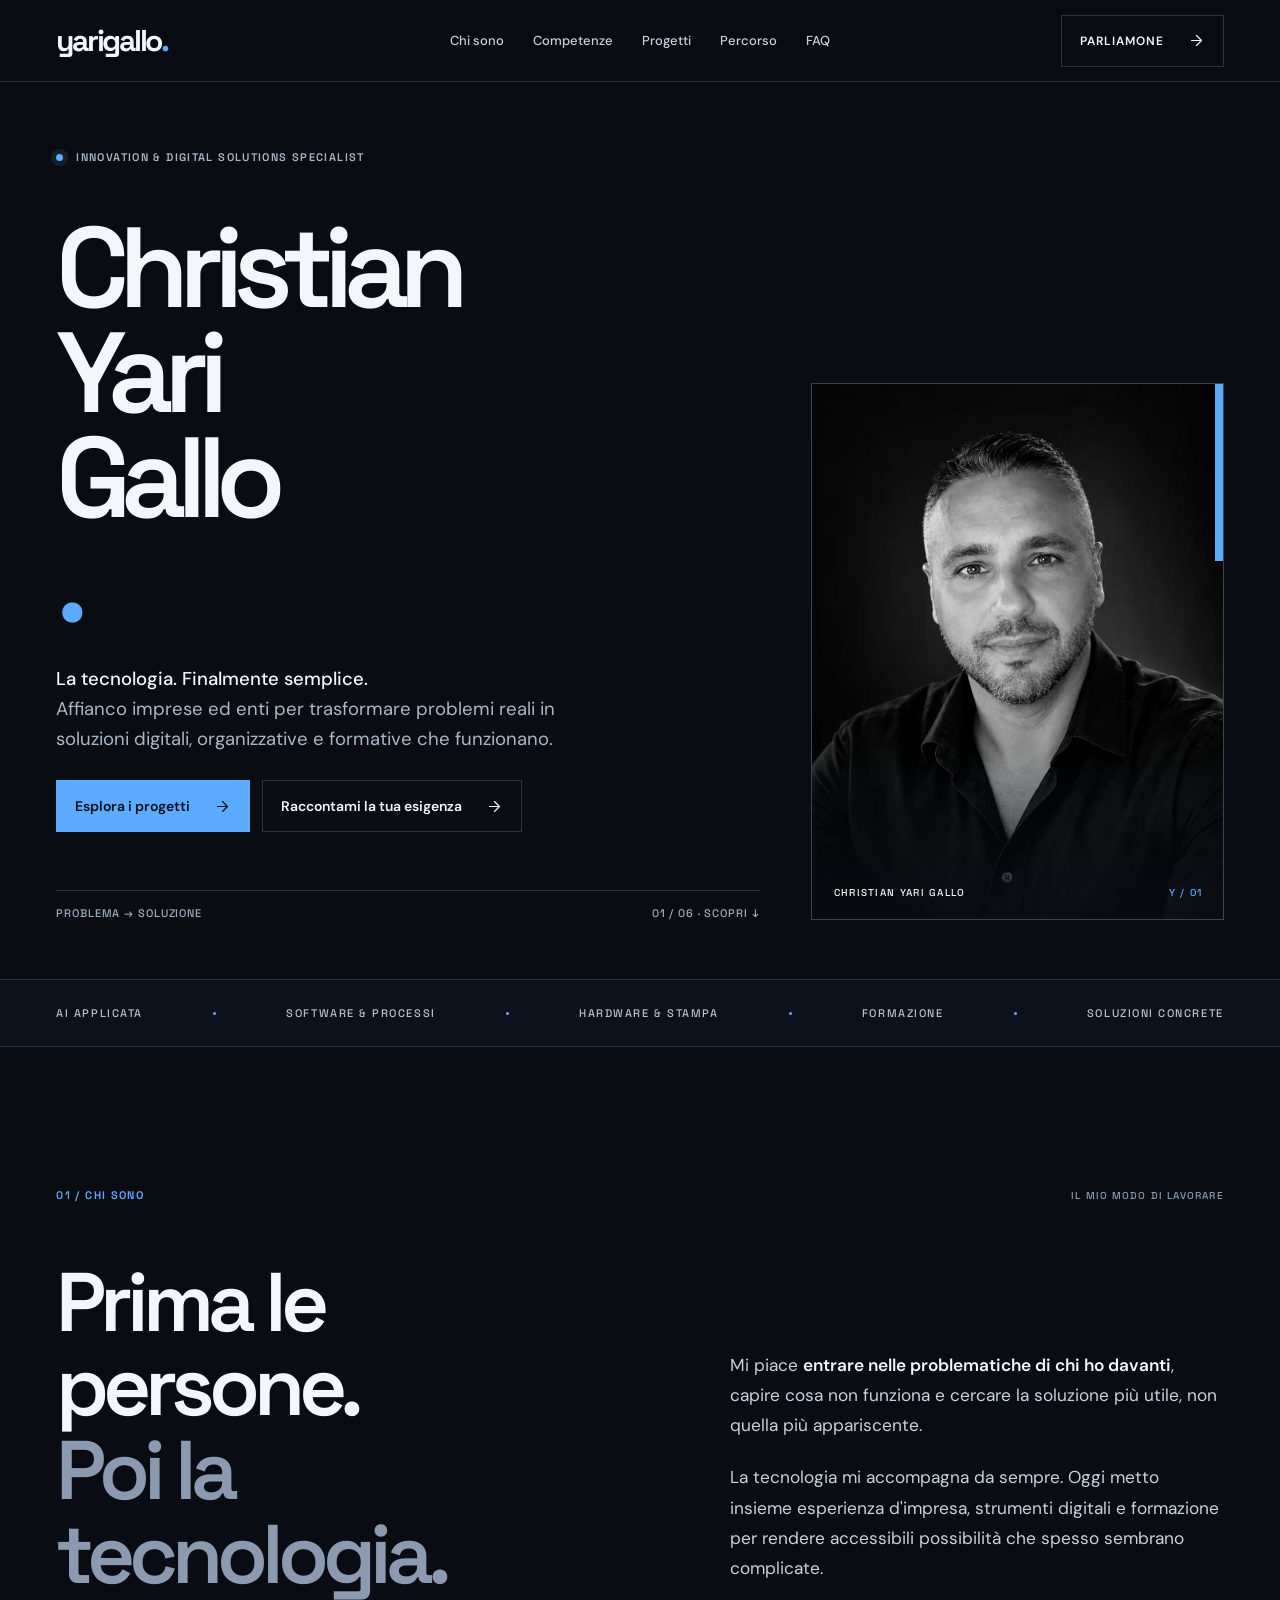
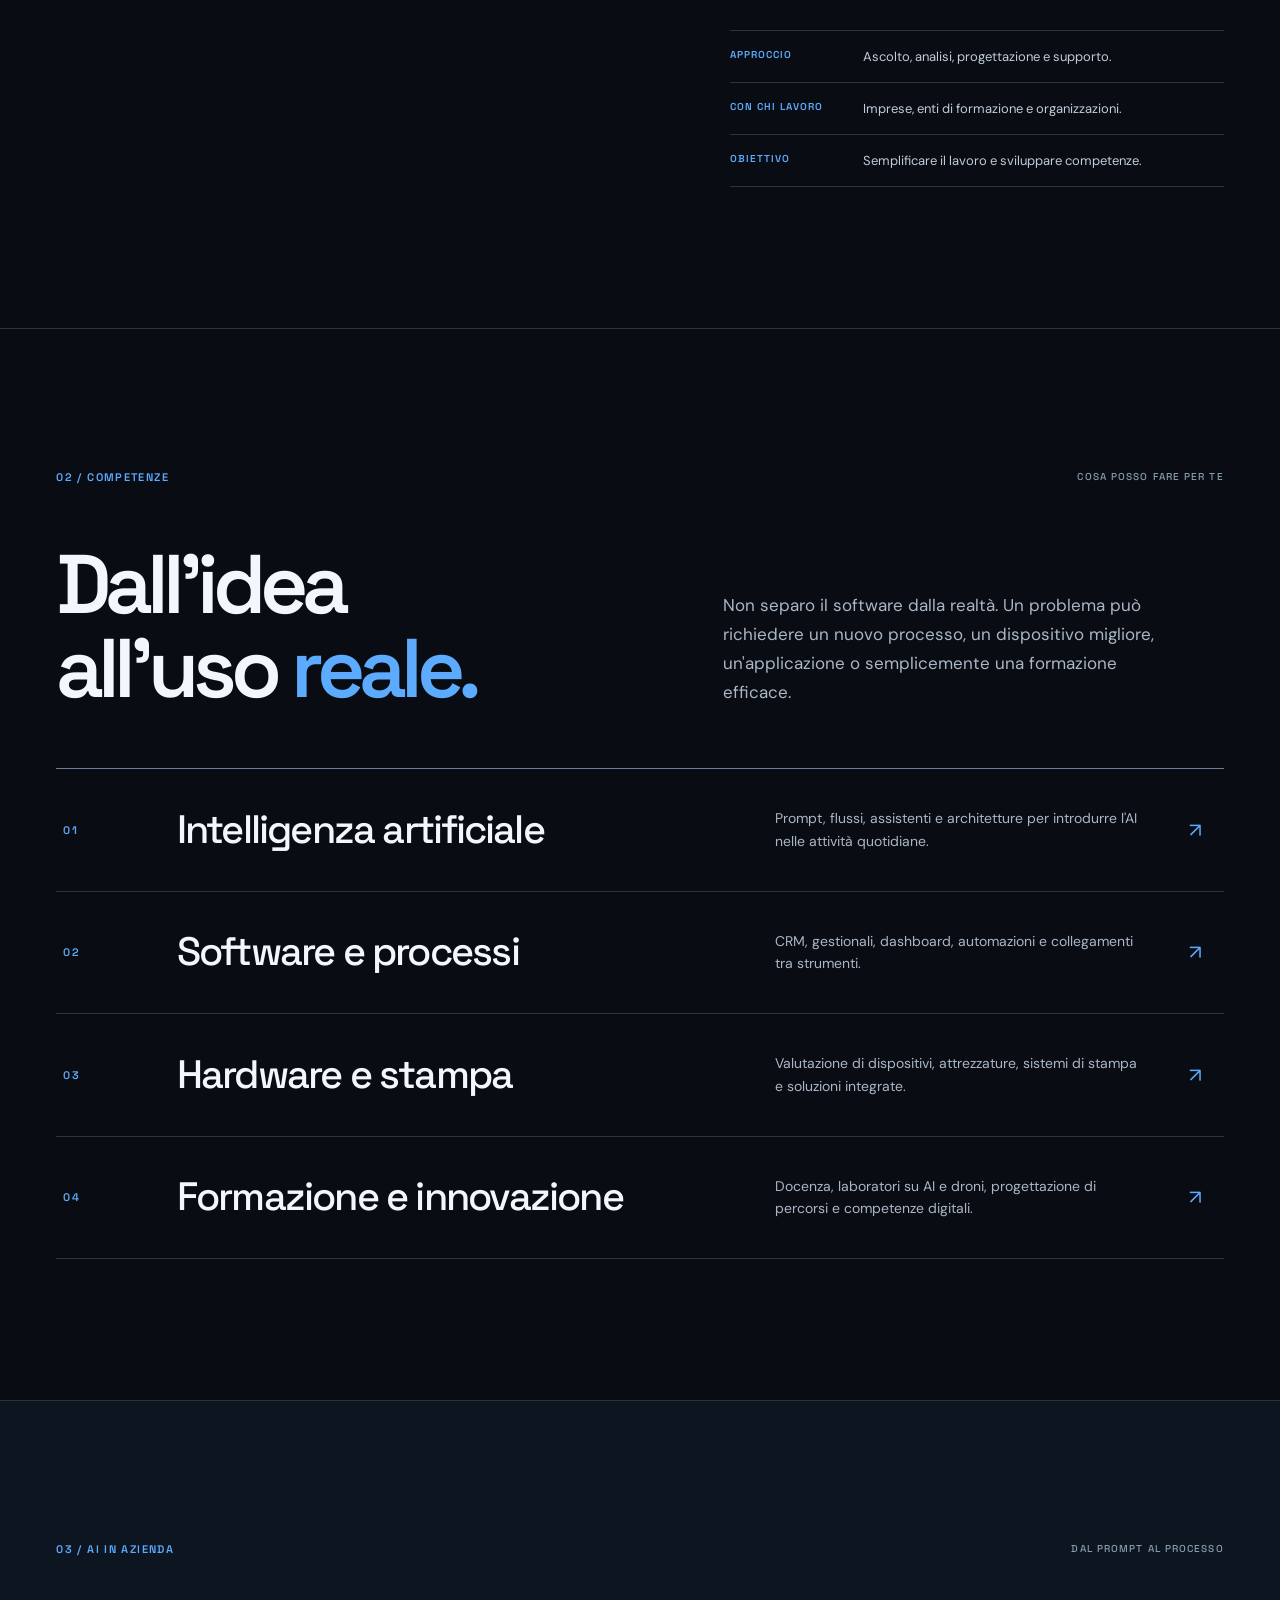
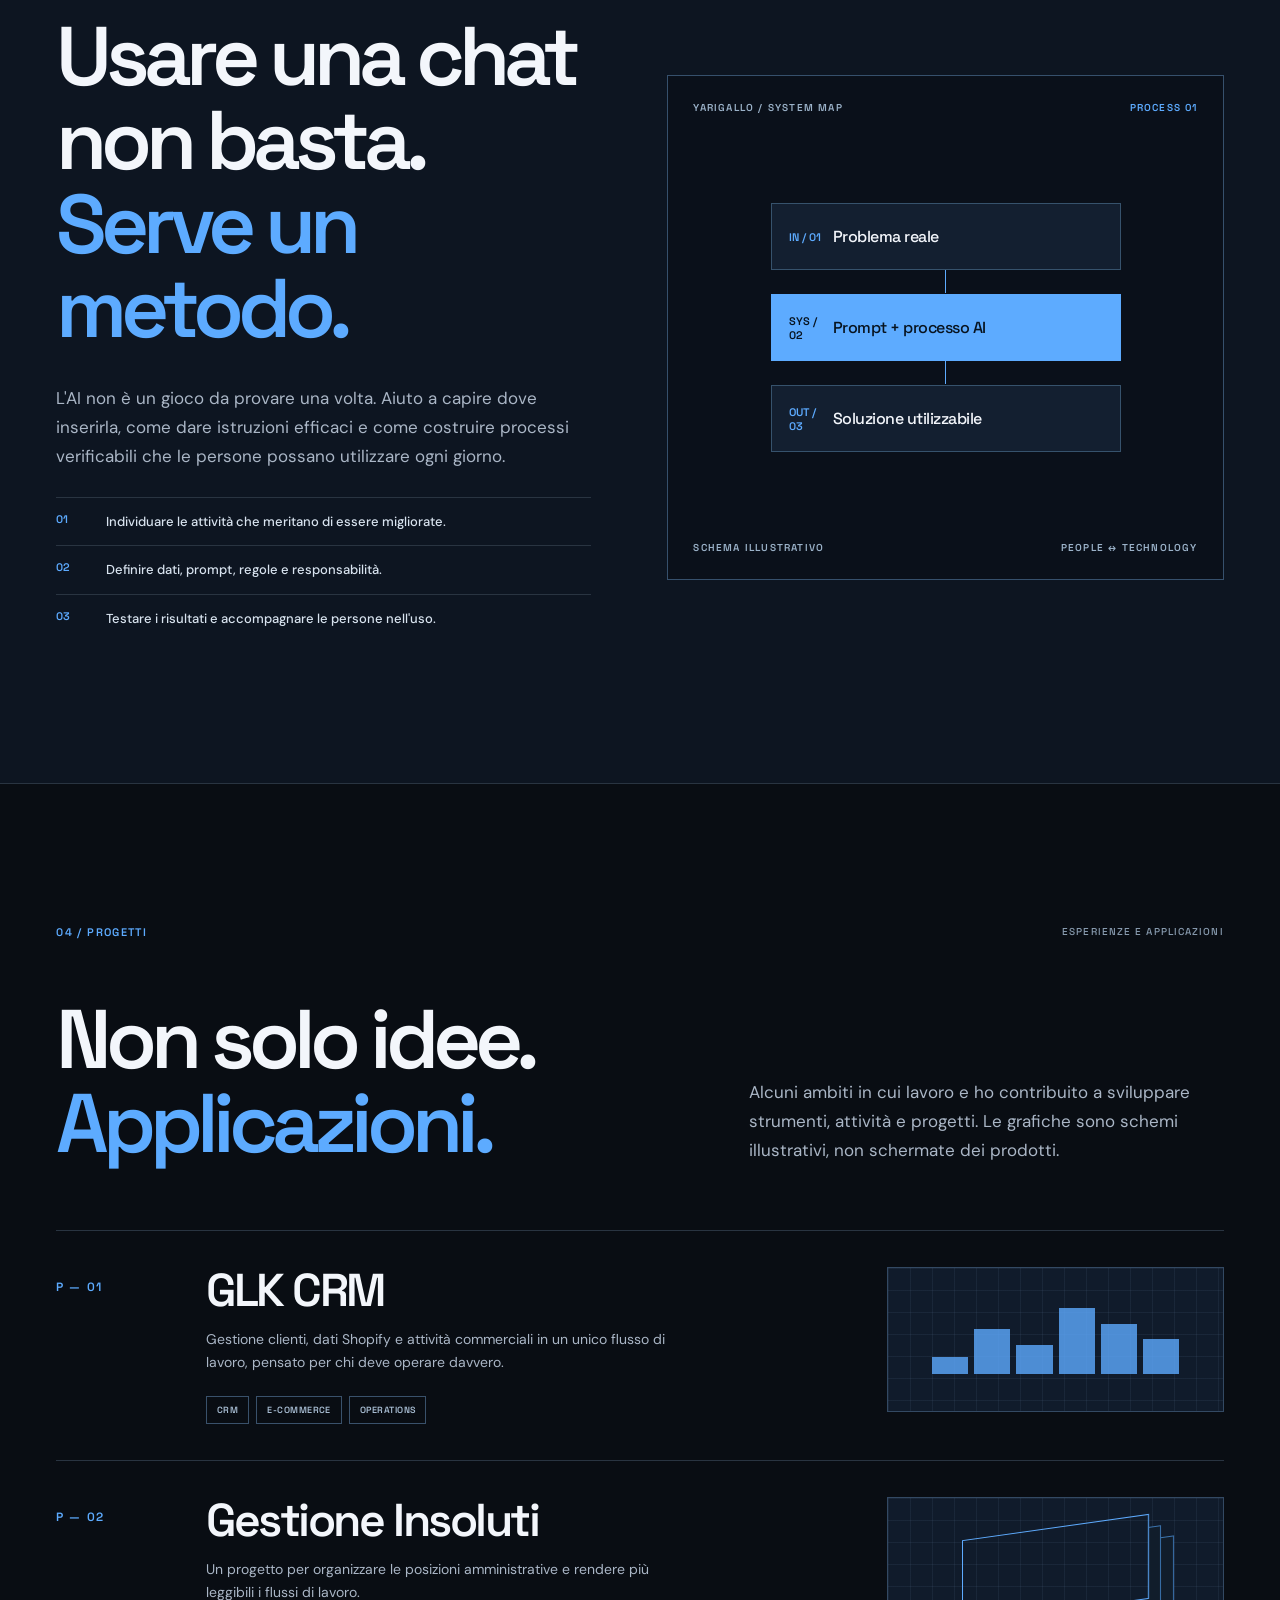
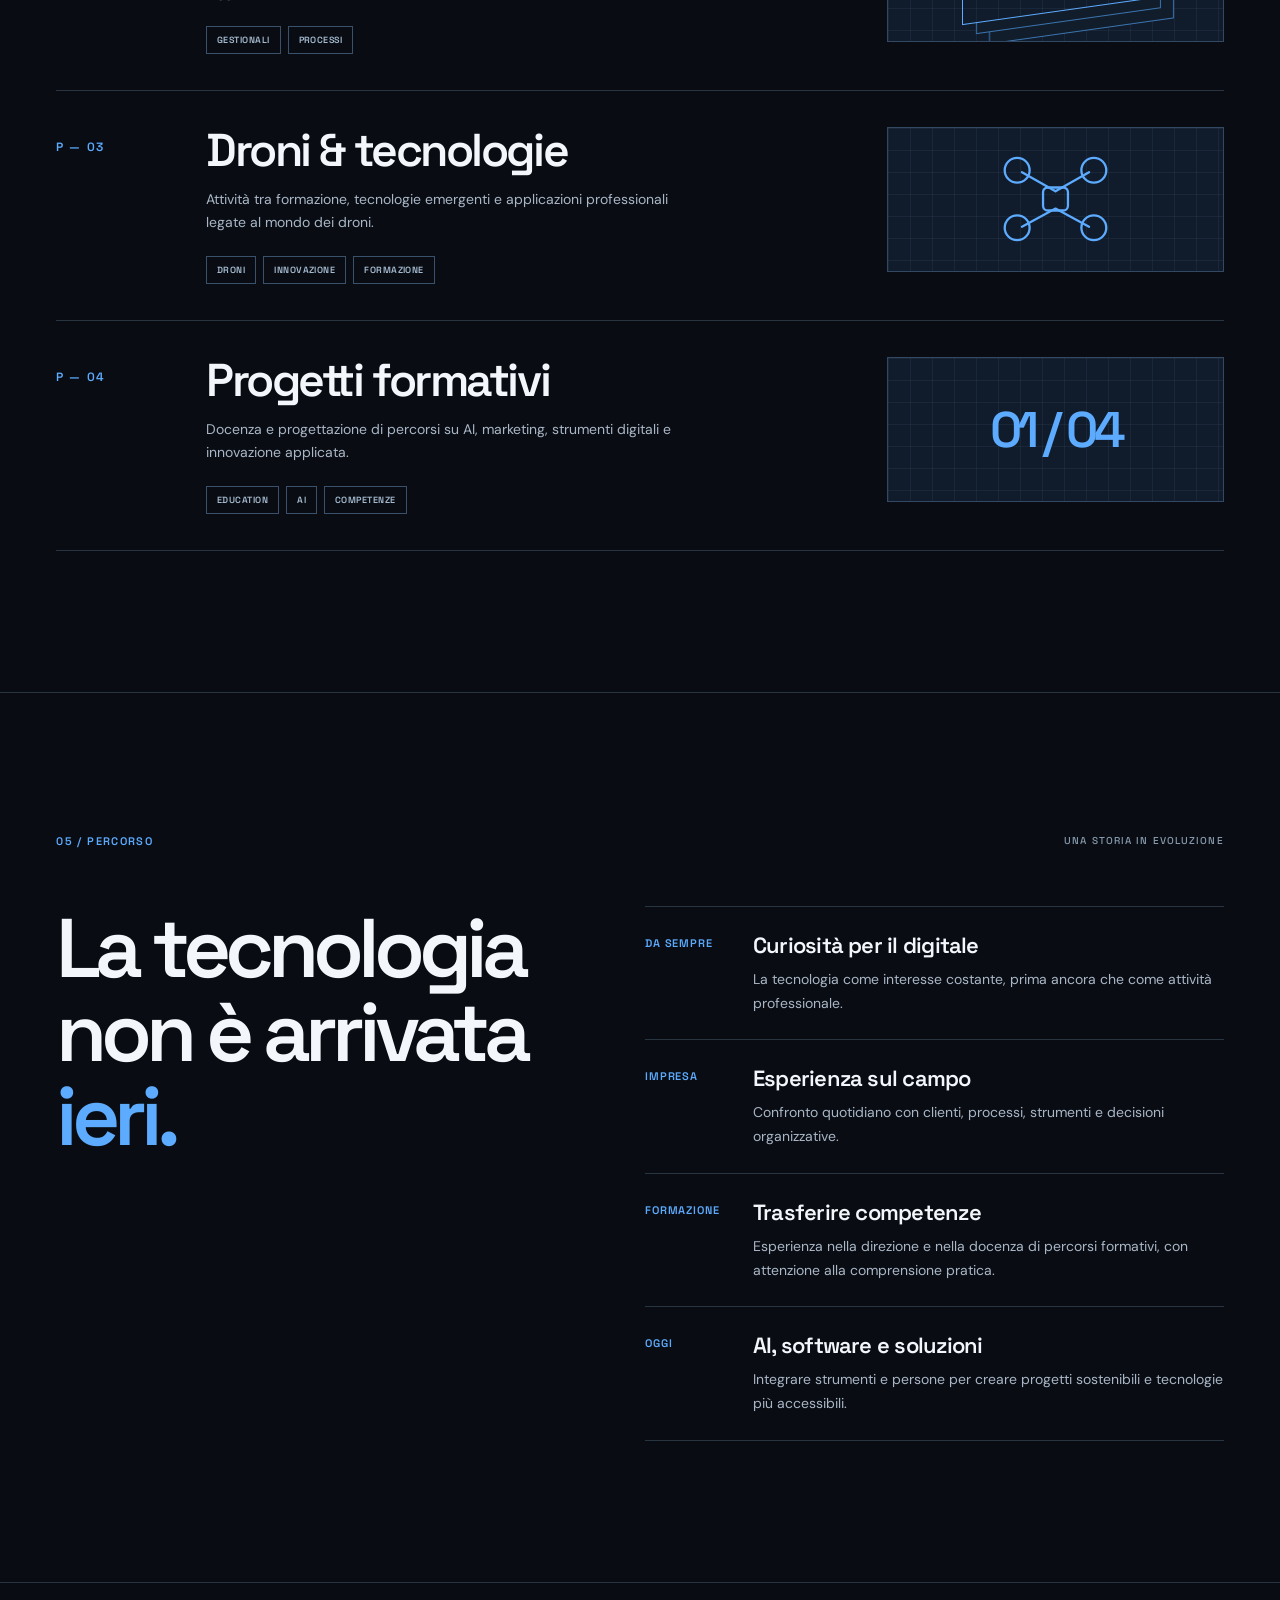
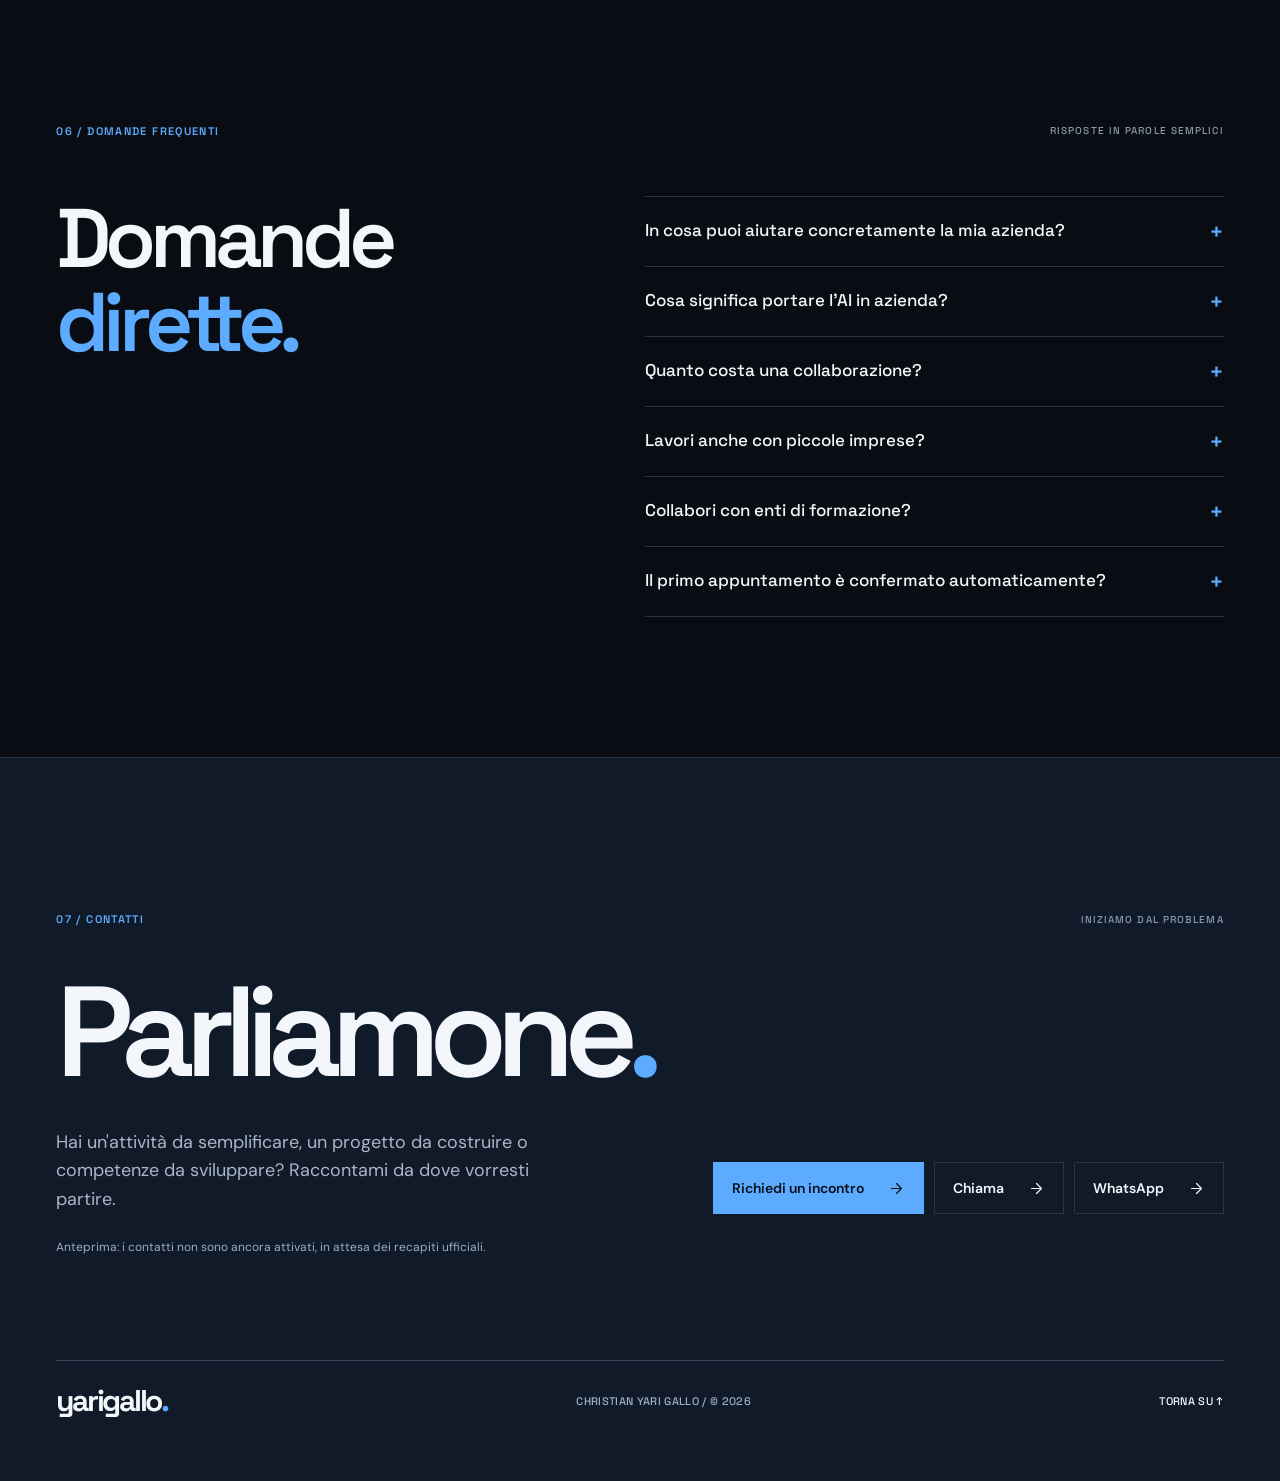
==== anteprima-v3/index.html @ f713c1d9 "design: add separate yarigallo v3 editorial prototype preview" ====
<!doctype html>
<html lang="it">
<head>
<meta charset="utf-8">
<meta name="viewport" content="width=device-width,initial-scale=1,viewport-fit=cover">
<meta name="theme-color" content="#090D13">
<meta name="robots" content="noindex,nofollow">
<meta name="description" content="yarigallo — Christian Yari Gallo. Tecnologia semplice, AI applicata, software, hardware e formazione per imprese ed enti.">
<meta property="og:type" content="website">
<meta property="og:title" content="yarigallo. — Tecnologia semplice, soluzioni concrete">
<meta property="og:description" content="Capire il problema. Scegliere gli strumenti giusti. Fare funzionare la tecnologia nella vita reale.">
<title>yarigallo. — Christian Yari Gallo</title>
<link rel="preconnect" href="https://fonts.googleapis.com">
<link rel="preconnect" href="https://fonts.gstatic.com" crossorigin>
<link href="https://fonts.googleapis.com/css2?family=DM+Sans:wght@400;500;600;700&family=Space+Grotesk:wght@400;500;600;700&display=swap" rel="stylesheet">
<style>
:root{--bg:#090D13;--ink:#F3F6FB;--sub:#AAB6C6;--blue:#5DABFF;--edge:#293441;--soft:#111924;--hi:#192739;--width:1220px;--gutter:clamp(20px,4.4vw,72px);--serif:Georgia,serif}
*,*::before,*::after{box-sizing:border-box}
html{max-width:100%;overflow-x:clip;scroll-behavior:smooth;scroll-padding-top:84px}
body{margin:0;max-width:100%;overflow-x:clip;background:var(--bg);color:var(--ink);font-family:'DM Sans',Arial,sans-serif;-webkit-font-smoothing:antialiased;overscroll-behavior-x:none}
body.modal-open{overflow:hidden}
button,input,textarea,select{font:inherit}
a{color:inherit;text-decoration:none}
button{cursor:pointer}
:focus-visible{outline:2px solid var(--blue);outline-offset:4px}
::selection{background:var(--blue);color:#071018}
.container{width:min(calc(100% - 2*var(--gutter)),var(--width));margin-inline:auto;min-width:0}
.skip{position:absolute;left:10px;top:-100px;background:#fff;color:#000;z-index:200;padding:12px}
.skip:focus{top:10px}
.overline,.index,.mono,.eyebrow{font-family:'Space Grotesk',sans-serif;text-transform:uppercase;letter-spacing:.125em}
.index{font-size:11px;color:var(--blue);font-weight:600}
.overline{font-size:11px;font-weight:600;color:var(--sub)}
.line{height:1px;background:var(--edge);width:100%}
.display{font-family:'Space Grotesk',Arial,sans-serif;font-weight:600;letter-spacing:-.068em;line-height:1.05}
.blu{color:var(--blue)}
.muted{color:var(--sub)}
.btn{display:inline-flex;align-items:center;justify-content:space-between;gap:24px;min-height:52px;padding:13px 18px;font-size:14px;font-weight:600;border:1px solid var(--edge);transition:background .22s,border-color .22s,transform .22s;white-space:nowrap;background:transparent;color:var(--ink)}
.btn:hover{background:var(--hi);border-color:var(--blue);transform:translateY(-2px)}
.btn--primary{background:var(--blue);border-color:var(--blue);color:#06101a}
.btn--primary:hover{background:#8CC5FF;color:#06101a}
.btn svg{width:17px;height:17px;flex:none}
.icon{width:18px;height:18px;stroke:currentColor;stroke-width:1.7;fill:none;stroke-linecap:round;stroke-linejoin:round}
.header{height:82px;position:sticky;top:0;z-index:40;background:rgba(9,13,19,.93);backdrop-filter:blur(16px);border-bottom:1px solid var(--edge)}
.header-inner{height:100%;display:grid;grid-template-columns:1fr auto 1fr;align-items:center;gap:22px}
.brand{font:700 30px/1 'Space Grotesk';letter-spacing:-.075em;white-space:nowrap}
.brand span{color:inherit}.brand span:last-child{color:var(--blue)}
.nav{display:flex;gap:29px;align-items:center}
.nav a{font-size:13px;font-weight:500;color:#C7D0DE;transition:color .2s}
.nav a:hover{color:var(--blue)}
.nav a[aria-current="true"]{color:var(--blue)}
.header-cta{justify-self:end;font-size:12px;letter-spacing:.08em;text-transform:uppercase}
.menu-button{display:none;align-items:center;justify-content:center;width:44px;height:44px;border:1px solid var(--edge);background:var(--soft);color:white}
.mobile-nav{display:none}
/* Hero — personal, not a SaaS landing page */
.hero{min-height:calc(100svh - 82px);display:grid;grid-template-columns:minmax(0,1.26fr) minmax(320px,.74fr);position:relative;align-items:end;gap:clamp(26px,4vw,70px);padding-top:68px;padding-bottom:59px}
.hero-label{display:flex;align-items:center;gap:13px;margin-bottom:52px;flex-wrap:wrap}
.live-led{display:inline-block;width:7px;height:7px;background:var(--blue);border-radius:50%;box-shadow:0 0 0 5px #5dabff1a}
.hero h1{font:600 clamp(65px,8.9vw,146px)/.92 'Space Grotesk';letter-spacing:-.09em;margin:0 0 30px;text-wrap:balance}
.hero h1 span{display:block}
.hero-name-bottom{white-space:nowrap}
.hero-headline{max-width:660px;display:grid;grid-template-columns:1fr;gap:16px}
.hero-headline p{font-size:clamp(17px,1.45vw,21px);line-height:1.6;color:var(--sub);margin:0;max-width:570px}
.hero-headline strong{color:var(--ink);font-weight:500}
.hero-buttons{display:flex;flex-wrap:wrap;gap:12px;margin-top:26px}
.hero-meta{display:flex;align-items:center;justify-content:space-between;gap:12px;margin-top:58px;padding-top:15px;border-top:1px solid var(--edge);font:500 11px 'Space Grotesk';letter-spacing:.08em;color:#9AABBD}
.portrait{position:relative;align-self:end;isolation:isolate;min-width:0;max-height:700px;aspect-ratio:4/5.2;overflow:hidden;background:#111927;border:1px solid #35465a}
.portrait img{width:100%;height:100%;display:block;object-fit:cover;object-position:center 20%;filter:grayscale(1) contrast(1.04)}
.portrait:before{content:'';position:absolute;left:0;right:0;bottom:0;height:35%;background:linear-gradient(transparent,#0B1019a8);z-index:1;pointer-events:none}
.photo-label{position:absolute;bottom:20px;left:22px;right:20px;z-index:2;display:flex;justify-content:space-between;gap:10px;font:500 10px 'Space Grotesk';letter-spacing:.13em}
.photo-label b{font-weight:500;color:var(--blue)}
.portrait:after{content:'';position:absolute;top:0;right:0;width:8px;height:33%;background:var(--blue)}
/* slim topic strip */
.strip{border-block:1px solid var(--edge);background:#0C121B}
.strip-inner{min-height:66px;display:flex;align-items:center;justify-content:space-between;gap:22px;white-space:nowrap;overflow:auto;scrollbar-width:none}
.strip-inner::-webkit-scrollbar{display:none}
.strip em{font:500 11px 'Space Grotesk';font-style:normal;text-transform:uppercase;letter-spacing:.14em;color:#B2C0CF}
.strip .dot{width:3px;height:3px;border-radius:50%;background:var(--blue);flex:none}
/* general sections */
.section{padding-block:clamp(95px,11vw,165px);border-bottom:1px solid var(--edge);scroll-margin-top:82px}
.section-tag{display:flex;justify-content:space-between;gap:20px;align-items:center;margin-bottom:58px}
.section-tag .right{font:500 10px 'Space Grotesk';color:#889BAF;letter-spacing:.11em;text-align:right}
.section-heading{font:600 clamp(45px,6.5vw,94px)/1.01 'Space Grotesk';letter-spacing:-.072em;margin:0}
.section-sub{font-size:17px;line-height:1.7;color:var(--sub);max-width:590px}
/* Personal profile: asymmetric editorial split */
.about-grid{display:grid;grid-template-columns:minmax(0,1.05fr) minmax(0,.95fr);gap:clamp(45px,10vw,160px)}
.about-left h2{max-width:730px}
.about-left h2 .lighter{color:#8B9AAF}
.about-right{padding-top:clamp(20px,7vw,100px)}
.about-right p{font-size:clamp(17px,1.35vw,20px);line-height:1.75;color:#C8D2DE;margin:0 0 22px}
.about-right strong{font-weight:600;color:var(--ink)}
.about-mini{margin-top:47px;border-top:1px solid var(--edge)}
.about-mini div{padding:17px 0;display:grid;grid-template-columns:118px 1fr;gap:15px;border-bottom:1px solid var(--edge);font-size:13px;color:#C0CCD9}
.about-mini span:first-child{font:600 10px 'Space Grotesk';letter-spacing:.1em;color:var(--blue);text-transform:uppercase}
/* Competence index: variable rhythm, not 3 cards */
.capabilities .intro-grid{display:grid;grid-template-columns:1.1fr .9fr;gap:55px;align-items:end;margin-bottom:58px}
.capabilities .intro-grid .section-sub{max-width:460px;margin:0 0 3px}
.skill-list{border-top:1px solid #6D8098}
.skill{position:relative;display:grid;grid-template-columns:75px minmax(0,1fr) minmax(200px,.67fr) 28px;gap:clamp(14px,3vw,45px);align-items:center;padding:clamp(22px,3vw,42px) 7px;border-bottom:1px solid var(--edge);transition:background .35s,padding .35s}
.skill:hover{background:#141E2B;padding-inline:20px}
.skill-index{font:600 11px 'Space Grotesk';color:var(--blue);letter-spacing:.12em}
.skill h3{font:500 clamp(25px,3.1vw,43px)/1.11 'Space Grotesk';letter-spacing:-.045em;margin:0}
.skill p{font-size:14px;line-height:1.6;color:var(--sub);max-width:370px;margin:0}
.skill .arrow{color:var(--blue);font-size:20px}
/* AI example panel */
.ai-section{background:#0D1521}
.ai-layout{display:grid;grid-template-columns:.98fr 1.02fr;gap:clamp(42px,6vw,90px);align-items:center}
.ai-layout h2{max-width:610px}
.ai-layout h2 em{font-style:normal;color:var(--blue)}
.ai-layout .section-sub{margin:34px 0 26px}
.ai-steps{display:grid;gap:0;max-width:535px;margin-top:20px}
.ai-steps>div{border-top:1px solid var(--edge);display:grid;grid-template-columns:37px 1fr;gap:13px;padding:14px 0;font-size:13px;line-height:1.5}
.ai-steps span{font:600 11px 'Space Grotesk';color:var(--blue)}
.ai-steps strong{font-weight:500;color:#D8E3EF}
.ai-diagram{position:relative;min-height:505px;border:1px solid #36506C;background:#0A101A;overflow:hidden;padding:25px;display:flex;flex-direction:column;gap:24px;justify-content:space-between}
.ai-diagram:before{content:'';inset:0;position:absolute;background:linear-gradient(90deg,transparent 49.8%,#5dabff13 50%,transparent 50.2%),linear-gradient(0deg,transparent 49.8%,#5dabff13 50%,transparent 50.2%);background-size:50px 50px;pointer-events:none}
.diagram-head,.diagram-foot{position:relative;z-index:1;display:flex;justify-content:space-between;gap:8px;font:600 10px 'Space Grotesk';letter-spacing:.12em;color:#9BB2C9}
.diagram-head span:last-child{color:var(--blue)}
.flow-blocks{position:relative;z-index:1;display:grid;gap:12px;margin-inline:auto;width:min(100%,350px)}
.flow-box{position:relative;border:1px solid #36526C;background:#131F30;min-height:67px;padding:13px 17px;display:grid;grid-template-columns:34px 1fr;gap:10px;align-items:center}
.flow-box span{font:600 11px 'Space Grotesk';color:var(--blue)}
.flow-box b{font:500 16px 'Space Grotesk';letter-spacing:-.03em}
.flow-box--focus{background:var(--blue);border-color:var(--blue);color:#07131f}
.flow-box--focus span{color:#07131f}
.flow-line{height:23px;width:1px;background:var(--blue);margin:-12px auto;z-index:2}
.diagram-foot{align-self:stretch}
/* projects show as editorial case index */
.projects-intro{display:grid;grid-template-columns:.85fr 1.15fr;align-items:end;gap:40px;margin-bottom:65px}
.projects-intro .section-sub{max-width:475px;justify-self:end;margin:0}
.project{display:grid;grid-template-columns:clamp(65px,9vw,132px) minmax(0,1fr) minmax(225px,.52fr);gap:clamp(14px,2.7vw,40px);padding:36px 0;border-top:1px solid var(--edge);align-items:start}
.project:last-child{border-bottom:1px solid var(--edge)}
.project-id{font:600 12px 'Space Grotesk';letter-spacing:.13em;color:var(--blue);padding-top:12px}
.project h3{font:600 clamp(30px,3.6vw,56px)/1.04 'Space Grotesk';letter-spacing:-.053em;margin:0 0 13px}
.project p{font-size:14px;color:var(--sub);max-width:480px;line-height:1.65;margin:0}
.project-tags{display:flex;flex-wrap:wrap;gap:7px;margin-top:22px}
.project-tags span{border:1px solid #39516B;padding:7px 10px;font:600 9px 'Space Grotesk';color:#A8BDD3;letter-spacing:.05em}
.project-visual{min-width:0;min-height:145px;max-height:205px;border:1px solid #334963;background:#101B2B;display:grid;place-items:center;overflow:hidden;position:relative}
.project-visual:before{content:'';inset:0;position:absolute;background-image:linear-gradient(#7a9cbd18 1px,transparent 1px),linear-gradient(90deg,#7a9cbd18 1px,transparent 1px);background-size:22px 22px}
.visual-data{z-index:1;position:relative;width:74%;display:grid;grid-template-columns:repeat(6,1fr);gap:6px;align-items:end;height:70px}
.visual-data i{display:block;background:var(--blue);height:25%;opacity:.8}
.visual-data i:nth-child(2){height:65%}.visual-data i:nth-child(3){height:42%}.visual-data i:nth-child(4){height:95%}.visual-data i:nth-child(5){height:72%}.visual-data i:nth-child(6){height:50%}
.visual-stack{position:relative;z-index:1;width:56%;height:85px;border:1px solid var(--blue);transform:skewY(-8deg);box-shadow:13px 12px 0 -2px #111d2b,13px 12px 0 -1px #3b74af,26px 24px 0 -2px #111d2b,26px 24px 0 -1px #3b74af}
.visual-drone{position:relative;z-index:1;display:grid;place-items:center;width:115px;height:100px}
.visual-drone svg{width:100%;height:100%;fill:none;stroke:var(--blue);stroke-width:2.4;stroke-linecap:round;stroke-linejoin:round}
.visual-class{position:relative;z-index:1;font:600 50px 'Space Grotesk';color:var(--blue);letter-spacing:-.09em}
/* Journey / timeline */
.journey-layout{display:grid;grid-template-columns:.9fr 1.1fr;gap:clamp(45px,9vw,135px)}
.journey-layout h2{max-width:590px;position:sticky;top:130px}
.timeline{border-top:1px solid var(--edge)}
.moment{display:grid;grid-template-columns:92px minmax(0,1fr);gap:16px;padding:24px 0;border-bottom:1px solid var(--edge)}
.moment-index{font:600 11px 'Space Grotesk';letter-spacing:.08em;color:var(--blue);padding-top:5px}
.moment h3{font:600 22px 'Space Grotesk';margin:0 0 9px;letter-spacing:-.035em}
.moment p{font-size:14px;color:var(--sub);line-height:1.7;margin:0}
/* FAQs */
.faq-layout{display:grid;grid-template-columns:.9fr 1.1fr;gap:clamp(45px,9vw,130px)}
.questions{border-top:1px solid var(--edge)}
.questions details{border-bottom:1px solid var(--edge);padding:19px 0}
.questions summary{list-style:none;display:flex;justify-content:space-between;align-items:center;gap:20px;cursor:pointer;font:500 17px/1.5 'Space Grotesk'}
.questions summary::-webkit-details-marker{display:none}
.questions summary::after{content:'+';font:500 24px 'Space Grotesk';color:var(--blue)}
.questions details[open] summary::after{content:'−'}
.questions p{color:var(--sub);font-size:14px;line-height:1.75;margin:13px 35px 5px 0}
/* contact */
.contact{padding:clamp(100px,12vw,165px) 0 65px;background:#101A28;scroll-margin-top:82px}
.contact .section-tag{margin-bottom:45px}
.contact-title{font:600 clamp(66px,10vw,160px)/.95 'Space Grotesk';letter-spacing:-.085em;margin:0 0 35px}
.contact-title span{color:var(--blue)}
.contact-sub{display:flex;justify-content:space-between;align-items:end;gap:40px;flex-wrap:wrap}
.contact-sub p{font-size:18px;line-height:1.6;color:var(--sub);max-width:510px;margin:0}
.contact-actions{display:flex;gap:10px;flex-wrap:wrap}
.footer{border-top:1px solid #394759;margin-top:105px;padding-top:25px;display:flex;justify-content:space-between;align-items:center;gap:18px;color:#9DAFC2;font:500 11px 'Space Grotesk';letter-spacing:.03em}
.footer a{color:var(--ink)}
/* dialog */
dialog{border:1px solid #405770;background:#0C1522;color:var(--ink);width:min(95vw,530px);max-height:90dvh;overflow:auto;padding:30px}
dialog::backdrop{background:#01050bba;backdrop-filter:blur(6px)}
.dialog-head{display:flex;justify-content:space-between;align-items:start;gap:20px}
.dialog-head h2{font:600 32px 'Space Grotesk';letter-spacing:-.04em;margin:0}
.dialog-close{background:none;color:#fff;border:1px solid var(--edge);width:38px;height:38px}
.contact-form{display:grid;gap:14px;margin-top:25px}
.contact-form label{display:grid;gap:7px;font:500 12px 'Space Grotesk';color:#DAE3ED}
.contact-form input,.contact-form textarea,.contact-form select{background:#121F30;border:1px solid #354861;color:var(--ink);padding:12px;border-radius:0;min-width:0;width:100%}
.contact-form textarea{min-height:100px;resize:vertical}
.form-note{font-size:12px;color:var(--sub);line-height:1.55;margin:7px 0}
/* reveal only after JS has initialized; no hidden content in reduced motion */
.motion .reveal{opacity:0;transform:translateY(18px);transition:opacity .75s ease,transform .75s cubic-bezier(.2,.7,.2,1)}
.motion .reveal.visible{opacity:1;transform:none}
@media(hover:hover) and (pointer:fine){.portrait{transition:border-color .45s,transform .6s}.portrait:hover{border-color:var(--blue);transform:translateY(-3px)}.project-visual{transition:border-color .3s}.project:hover .project-visual{border-color:var(--blue)}.flow-box--focus{box-shadow:0 0 0 0 #5dabff66;animation:softPulse 4s ease-in-out infinite}@keyframes softPulse{50%{box-shadow:0 0 0 8px #5dabff10}}}
@media(max-width:1100px){.header-inner{grid-template-columns:1fr auto}.nav{display:none}.header-cta{display:none}.menu-button{display:flex;justify-self:end}.mobile-nav{display:grid;position:absolute;top:82px;left:0;right:0;background:#0A1019;border-bottom:1px solid var(--edge);padding:18px var(--gutter) 28px;gap:0;box-shadow:0 35px 50px #0009}.mobile-nav[hidden]{display:none}.mobile-nav a{display:flex;justify-content:space-between;border-bottom:1px solid var(--edge);padding:16px 0;font:500 19px 'Space Grotesk'}.mobile-nav a span{font-size:12px;color:var(--blue)}.hero{grid-template-columns:1.1fr .9fr}.hero h1{font-size:clamp(57px,7.7vw,100px)}.skill{grid-template-columns:55px 1fr minmax(140px,.75fr) 20px}.about-grid,.journey-layout,.faq-layout{gap:55px}.project{grid-template-columns:75px minmax(0,1fr) minmax(180px,.55fr)}}
@media(max-width:760px){.header{height:72px}.header-inner{height:72px}.mobile-nav{top:72px}.brand{font-size:28px}.hero{grid-template-columns:1fr;gap:25px;padding-top:40px;padding-bottom:35px;min-height:auto}.hero-label{margin-bottom:31px}.hero h1{font-size:clamp(58px,11.6vw,88px);margin-bottom:26px}.hero-headline{max-width:640px}.hero-headline p{font-size:17px}.hero-meta{margin-top:35px}.portrait{width:min(100%,540px);max-height:none;aspect-ratio:1.13;justify-self:center}.portrait img{object-position:center 19%}.section{padding-block:93px}.section-tag{margin-bottom:40px}.about-grid,.capabilities .intro-grid,.ai-layout,.projects-intro,.journey-layout,.faq-layout{grid-template-columns:1fr;gap:30px}.about-right{padding-top:0}.about-left h2{max-width:600px}.section-heading{font-size:clamp(48px,9vw,80px)}.capabilities .intro-grid .section-sub,.projects-intro .section-sub{max-width:650px;justify-self:start}.skill{grid-template-columns:45px 1fr 22px;gap:15px}.skill p{grid-column:2/-1;max-width:590px}.ai-diagram{min-height:480px}.project{grid-template-columns:55px 1fr;gap:12px}.project-visual{grid-column:2;max-width:430px;width:100%;margin-top:7px}.journey-layout h2{position:static}.contact{padding-top:100px}.contact-title{font-size:clamp(64px,11vw,100px)}.footer{flex-wrap:wrap;margin-top:80px}}
@media(max-width:450px){:root{--gutter:19px}.hero h1{font-size:clamp(51px,13vw,62px)}.hero-name-bottom{white-space:normal}.hero-label .overline{font-size:9px}.hero-headline p{font-size:16px}.hero-buttons{display:grid}.btn{width:100%}.hero-meta{font-size:9px}.section{padding-block:78px}.section-heading{font-size:clamp(45px,12vw,58px)}.skill{grid-template-columns:28px minmax(0,1fr) 18px;gap:12px}.skill h3{font-size:29px}.skill p{grid-column:2;grid-row:2;font-size:13px}.skill .arrow{grid-column:3;grid-row:1}.ai-diagram{padding:15px;min-height:445px}.flow-box b{font-size:14px}.project{grid-template-columns:36px 1fr}.project h3{font-size:31px}.project-visual{grid-column:2}.moment{grid-template-columns:60px 1fr;gap:10px}.contact-title{font-size:clamp(54px,14vw,75px)}.contact-actions{width:100%}.contact-actions .btn{width:100%}.contact-sub p{font-size:16px}.footer{font-size:10px;gap:15px}dialog{padding:22px}}
@media(prefers-reduced-motion:reduce){html{scroll-behavior:auto}.motion .reveal{opacity:1;transform:none;transition:none}*,*::before,*::after{animation-duration:.01ms!important;transition-duration:.01ms!important}}
</style>
</head>
<body>
<a class="skip" href="#main">Vai al contenuto</a>
<header class="header">
 <div class="container header-inner"><a class="brand" href="#inizio" aria-label="yarigallo, torna all'inizio">yari<span>gallo</span><span>.</span></a>
 <nav class="nav" aria-label="Menu principale"><a href="#chi-sono">Chi sono</a><a href="#competenze">Competenze</a><a href="#progetti">Progetti</a><a href="#percorso">Percorso</a><a href="#faq">FAQ</a></nav>
 <a class="btn header-cta" href="#contatti">Parliamone <svg class="icon" viewBox="0 0 24 24"><path d="M5 12h14m-7-7 7 7-7 7"/></svg></a>
 <button class="menu-button" type="button" aria-expanded="false" aria-controls="mobile-nav" aria-label="Apri menu"><svg class="icon" viewBox="0 0 24 24"><path d="M4 8h16M4 16h16"/></svg></button></div>
 <nav id="mobile-nav" class="mobile-nav" aria-label="Menu mobile" hidden><a href="#chi-sono">Chi sono <span>01</span></a><a href="#competenze">Competenze <span>02</span></a><a href="#progetti">Progetti <span>03</span></a><a href="#percorso">Percorso <span>04</span></a><a href="#faq">FAQ <span>05</span></a><a href="#contatti">Contatti <span>06</span></a></nav>
</header>
<main id="main">
<section class="hero container" id="inizio" aria-labelledby="hero-title">
 <div class="hero-copy">
  <div class="hero-label"><i class="live-led" aria-hidden="true"></i><span class="overline">Innovation & Digital Solutions Specialist</span></div>
  <h1 id="hero-title">Christian<span>Yari <span class="hero-name-bottom">Gallo<span class="blu">.</span></span></span></h1>
  <div class="hero-headline"><p><strong>La tecnologia. Finalmente semplice.</strong><br>Affianco imprese ed enti per trasformare problemi reali in soluzioni digitali, organizzative e formative che funzionano.</p></div>
  <div class="hero-buttons"><a class="btn btn--primary" href="#progetti">Esplora i progetti <svg class="icon" viewBox="0 0 24 24"><path d="M5 12h14m-7-7 7 7-7 7"/></svg></a><a class="btn" href="#contatti">Raccontami la tua esigenza <svg class="icon" viewBox="0 0 24 24"><path d="M5 12h14m-7-7 7 7-7 7"/></svg></a></div>
  <div class="hero-meta"><span>PROBLEMA → SOLUZIONE</span><span>01 / 06 · SCOPRI ↓</span></div>
 </div>
 <figure class="portrait" aria-label="Ritratto professionale di Christian Yari Gallo" style="margin:0"><img width="768" height="960" alt="Ritratto professionale in bianco e nero di Christian Yari Gallo" decoding="async" fetchpriority="high" src="[data-uri]"><figcaption class="photo-label"><span>CHRISTIAN YARI GALLO</span><b>Y / 01</b></figcaption></figure>
</section>
<div class="strip" aria-label="Ambiti di intervento"><div class="container strip-inner"><em>AI applicata</em><i class="dot"></i><em>Software & processi</em><i class="dot"></i><em>Hardware & stampa</em><i class="dot"></i><em>Formazione</em><i class="dot"></i><em>Soluzioni concrete</em></div></div>
<section class="section" id="chi-sono"><div class="container"><div class="section-tag"><span class="index">01 / CHI SONO</span><span class="right">IL MIO MODO DI LAVORARE</span></div>
 <div class="about-grid"><div class="about-left reveal"><h2 class="section-heading">Prima le persone.<br><span class="lighter">Poi la tecnologia.</span></h2></div><div class="about-right reveal"><p>Mi piace <strong>entrare nelle problematiche di chi ho davanti</strong>, capire cosa non funziona e cercare la soluzione più utile, non quella più appariscente.</p><p>La tecnologia mi accompagna da sempre. Oggi metto insieme esperienza d'impresa, strumenti digitali e formazione per rendere accessibili possibilità che spesso sembrano complicate.</p><div class="about-mini"><div><span>Approccio</span><span>Ascolto, analisi, progettazione e supporto.</span></div><div><span>Con chi lavoro</span><span>Imprese, enti di formazione e organizzazioni.</span></div><div><span>Obiettivo</span><span>Semplificare il lavoro e sviluppare competenze.</span></div></div></div></div>
</div></section>
<section class="section capabilities" id="competenze"><div class="container"><div class="section-tag"><span class="index">02 / COMPETENZE</span><span class="right">COSA POSSO FARE PER TE</span></div><div class="intro-grid"><h2 class="section-heading reveal">Dall'idea<br>all'uso <span class="blu">reale.</span></h2><p class="section-sub reveal">Non separo il software dalla realtà. Un problema può richiedere un nuovo processo, un dispositivo migliore, un'applicazione o semplicemente una formazione efficace.</p></div>
 <div class="skill-list"><div class="skill reveal"><span class="skill-index">01</span><h3>Intelligenza artificiale</h3><p>Prompt, flussi, assistenti e architetture per introdurre l'AI nelle attività quotidiane.</p><span class="arrow" aria-hidden="true">↗</span></div><div class="skill reveal"><span class="skill-index">02</span><h3>Software e processi</h3><p>CRM, gestionali, dashboard, automazioni e collegamenti tra strumenti.</p><span class="arrow" aria-hidden="true">↗</span></div><div class="skill reveal"><span class="skill-index">03</span><h3>Hardware e stampa</h3><p>Valutazione di dispositivi, attrezzature, sistemi di stampa e soluzioni integrate.</p><span class="arrow" aria-hidden="true">↗</span></div><div class="skill reveal"><span class="skill-index">04</span><h3>Formazione e innovazione</h3><p>Docenza, laboratori su AI e droni, progettazione di percorsi e competenze digitali.</p><span class="arrow" aria-hidden="true">↗</span></div></div>
</div></section>
<section class="section ai-section" id="ai"><div class="container"><div class="section-tag"><span class="index">03 / AI IN AZIENDA</span><span class="right">DAL PROMPT AL PROCESSO</span></div><div class="ai-layout"><div class="reveal"><h2 class="section-heading">Usare una chat<br>non basta.<br><em>Serve un metodo.</em></h2><p class="section-sub">L'AI non è un gioco da provare una volta. Aiuto a capire dove inserirla, come dare istruzioni efficaci e come costruire processi verificabili che le persone possano utilizzare ogni giorno.</p><div class="ai-steps"><div><span>01</span><strong>Individuare le attività che meritano di essere migliorate.</strong></div><div><span>02</span><strong>Definire dati, prompt, regole e responsabilità.</strong></div><div><span>03</span><strong>Testare i risultati e accompagnare le persone nell'uso.</strong></div></div></div><div class="ai-diagram reveal" aria-label="Schema concettuale di un flusso di lavoro con intelligenza artificiale"><div class="diagram-head"><span>YARIGALLO / SYSTEM MAP</span><span>PROCESS 01</span></div><div class="flow-blocks"><div class="flow-box"><span>IN / 01</span><b>Problema reale</b></div><div class="flow-line"></div><div class="flow-box flow-box--focus"><span>SYS / 02</span><b>Prompt + processo AI</b></div><div class="flow-line"></div><div class="flow-box"><span>OUT / 03</span><b>Soluzione utilizzabile</b></div></div><div class="diagram-foot"><span>SCHEMA ILLUSTRATIVO</span><span>PEOPLE ↔ TECHNOLOGY</span></div></div></div></div></section>
<section class="section" id="progetti"><div class="container"><div class="section-tag"><span class="index">04 / PROGETTI</span><span class="right">ESPERIENZE E APPLICAZIONI</span></div><div class="projects-intro"><h2 class="section-heading reveal">Non solo idee.<br><span class="blu">Applicazioni.</span></h2><p class="section-sub reveal">Alcuni ambiti in cui lavoro e ho contribuito a sviluppare strumenti, attività e progetti. Le grafiche sono schemi illustrativi, non schermate dei prodotti.</p></div>
 <div class="project reveal"><span class="project-id">P — 01</span><div><h3>GLK CRM</h3><p>Gestione clienti, dati Shopify e attività commerciali in un unico flusso di lavoro, pensato per chi deve operare davvero.</p><div class="project-tags"><span>CRM</span><span>E-COMMERCE</span><span>OPERATIONS</span></div></div><div class="project-visual" aria-hidden="true"><div class="visual-data"><i></i><i></i><i></i><i></i><i></i><i></i></div></div></div>
 <div class="project reveal"><span class="project-id">P — 02</span><div><h3>Gestione Insoluti</h3><p>Un progetto per organizzare le posizioni amministrative e rendere più leggibili i flussi di lavoro.</p><div class="project-tags"><span>GESTIONALI</span><span>PROCESSI</span></div></div><div class="project-visual" aria-hidden="true"><div class="visual-stack"></div></div></div>
 <div class="project reveal"><span class="project-id">P — 03</span><div><h3>Droni & tecnologie</h3><p>Attività tra formazione, tecnologie emergenti e applicazioni professionali legate al mondo dei droni.</p><div class="project-tags"><span>DRONI</span><span>INNOVAZIONE</span><span>FORMAZIONE</span></div></div><div class="project-visual" aria-hidden="true"><div class="visual-drone"><svg viewBox="0 0 120 100"><path d="M60 42L25 22M60 42l35-20M60 60L25 79m35-19 35 19"/><rect x="47" y="38" width="26" height="24" rx="5"/><circle cx="20" cy="20" r="13"/><circle cx="100" cy="20" r="13"/><circle cx="20" cy="80" r="13"/><circle cx="100" cy="80" r="13"/></svg></div></div></div>
 <div class="project reveal"><span class="project-id">P — 04</span><div><h3>Progetti formativi</h3><p>Docenza e progettazione di percorsi su AI, marketing, strumenti digitali e innovazione applicata.</p><div class="project-tags"><span>EDUCATION</span><span>AI</span><span>COMPETENZE</span></div></div><div class="project-visual" aria-hidden="true"><span class="visual-class">01 / 04</span></div></div>
</div></section>
<section class="section" id="percorso"><div class="container"><div class="section-tag"><span class="index">05 / PERCORSO</span><span class="right">UNA STORIA IN EVOLUZIONE</span></div><div class="journey-layout"><h2 class="section-heading reveal">La tecnologia<br>non è arrivata<br><span class="blu">ieri.</span></h2><div class="timeline reveal"><div class="moment"><span class="moment-index">DA SEMPRE</span><div><h3>Curiosità per il digitale</h3><p>La tecnologia come interesse costante, prima ancora che come attività professionale.</p></div></div><div class="moment"><span class="moment-index">IMPRESA</span><div><h3>Esperienza sul campo</h3><p>Confronto quotidiano con clienti, processi, strumenti e decisioni organizzative.</p></div></div><div class="moment"><span class="moment-index">FORMAZIONE</span><div><h3>Trasferire competenze</h3><p>Esperienza nella direzione e nella docenza di percorsi formativi, con attenzione alla comprensione pratica.</p></div></div><div class="moment"><span class="moment-index">OGGI</span><div><h3>AI, software e soluzioni</h3><p>Integrare strumenti e persone per creare progetti sostenibili e tecnologie più accessibili.</p></div></div></div></div></div></section>
<section class="section" id="faq"><div class="container"><div class="section-tag"><span class="index">06 / DOMANDE FREQUENTI</span><span class="right">RISPOSTE IN PAROLE SEMPLICI</span></div><div class="faq-layout"><h2 class="section-heading reveal">Domande<br><span class="blu">dirette.</span></h2><div class="questions reveal"><details><summary>In cosa puoi aiutare concretamente la mia azienda?</summary><p>Posso analizzare un problema operativo e valutare strumenti come CRM, dashboard, automazioni, AI, dispositivi e soluzioni integrate. La scelta parte dalle esigenze, non dalla tecnologia più recente.</p></details><details><summary>Cosa significa portare l'AI in azienda?</summary><p>Individuare processi adatti, progettare istruzioni e flussi di lavoro, definire controlli e accompagnare le persone nell'uso quotidiano, senza trattare l'AI come un esperimento isolato.</p></details><details><summary>Quanto costa una collaborazione?</summary><p>Dipende dalla complessità del problema e dalle attività necessarie. Prima di avviare un incarico vengono chiariti obiettivi, modalità e condizioni economiche.</p></details><details><summary>Lavori anche con piccole imprese?</summary><p>Sì. Spesso il miglioramento più utile nasce da un problema specifico, affrontato con strumenti proporzionati.</p></details><details><summary>Collabori con enti di formazione?</summary><p>Sì, con attività di docenza, progettazione e laboratori sulle tecnologie emergenti, AI, droni e competenze digitali.</p></details><details><summary>Il primo appuntamento è confermato automaticamente?</summary><p>No. Ogni richiesta viene valutata e l'incontro viene concordato successivamente. Non è dichiarato automaticamente gratuito né a pagamento.</p></details></div></div></div></section>
<section class="contact" id="contatti"><div class="container"><div class="section-tag"><span class="index">07 / CONTATTI</span><span class="right">INIZIAMO DAL PROBLEMA</span></div><h2 class="contact-title">Parliamone<span>.</span></h2><div class="contact-sub"><p>Hai un'attività da semplificare, un progetto da costruire o competenze da sviluppare? Raccontami da dove vorresti partire.</p><div class="contact-actions"><button type="button" class="btn btn--primary" id="appointment-open">Richiedi un incontro <svg class="icon" viewBox="0 0 24 24"><path d="M5 12h14m-7-7 7 7-7 7"/></svg></button><button type="button" class="btn" id="phone-open">Chiama <svg class="icon" viewBox="0 0 24 24"><path d="M5 12h14m-7-7 7 7-7 7"/></svg></button><button type="button" class="btn" id="whatsapp-open">WhatsApp <svg class="icon" viewBox="0 0 24 24"><path d="M5 12h14m-7-7 7 7-7 7"/></svg></button></div></div><p id="contact-status" role="status" aria-live="polite" style="font-size:12px;color:#9AAEC4;margin-top:25px">Anteprima: i contatti non sono ancora attivati, in attesa dei recapiti ufficiali.</p><div class="footer"><a class="brand" href="#inizio">yari<span>gallo</span><span>.</span></a><span>CHRISTIAN YARI GALLO / © <span id="year"></span></span><a href="#inizio">TORNA SU ↑</a></div></div></section>
</main>
<dialog id="appointment-dialog" aria-labelledby="dialog-title"><div class="dialog-head"><h2 id="dialog-title">Richiedi un incontro</h2><button type="button" class="dialog-close" id="dialog-close" aria-label="Chiudi">×</button></div><p class="form-note">La richiesta è soggetta a valutazione, non è una prenotazione confermata. Questa anteprima non invia informazioni.</p><form class="contact-form" id="appointment-form"><label>Nome e cognome<input name="nome" autocomplete="name" required maxlength="90"></label><label>Email<input type="email" name="email" autocomplete="email" required maxlength="120"></label><label>Impresa o ente<input name="organizzazione" maxlength="100"></label><label>Che tipo di supporto cerchi?<select name="tipo"><option>Soluzioni digitali e AI</option><option>Formazione</option><option>Hardware e sistemi</option><option>Altro</option></select></label><label>Di cosa vuoi parlare?<textarea name="messaggio" maxlength="1500" required></textarea></label><button type="submit" class="btn btn--primary">Verifica disponibilità <span>↗</span></button><p id="form-status" class="form-note" role="status"></p></form></dialog>
<script>
'use strict';
const SETTINGS={phone:'',whatsapp:'',email:'',privacyPublished:false};
const reduced=window.matchMedia('(prefers-reduced-motion: reduce)');
if(!reduced.matches && 'IntersectionObserver' in window){document.documentElement.classList.add('motion');const observer=new IntersectionObserver(items=>items.forEach(item=>{if(item.isIntersecting){item.target.classList.add('visible');observer.unobserve(item.target)}}),{threshold:0.07,rootMargin:'0px 0px 35px 0px'});document.querySelectorAll('.reveal').forEach(el=>observer.observe(el));}
if('scrollRestoration' in history)history.scrollRestoration='manual';
function startAtHero(){if(!location.hash)window.scrollTo({top:0,left:0,behavior:'instant'});}
window.addEventListener('pageshow',startAtHero);window.addEventListener('load',()=>requestAnimationFrame(startAtHero));
const menuButton=document.querySelector('.menu-button');const menu=document.querySelector('#mobile-nav');
function setMenu(open){menu.hidden=!open;menuButton.setAttribute('aria-expanded',String(open));menuButton.setAttribute('aria-label',open?'Chiudi menu':'Apri menu');}
menuButton.addEventListener('click',()=>setMenu(menu.hidden));
menu.querySelectorAll('a').forEach(link=>link.addEventListener('click',()=>setMenu(false)));
document.addEventListener('keydown',event=>{if(event.key==='Escape')setMenu(false)});
window.addEventListener('resize',()=>{if(innerWidth>1100)setMenu(false)},{passive:true});
document.querySelector('#year').textContent=new Date().getFullYear();
const status=document.querySelector('#contact-status');
const say=msg=>status.textContent=msg;
document.querySelector('#phone-open').addEventListener('click',()=>SETTINGS.phone?location.assign('tel:'+SETTINGS.phone):say('Numero telefonico non ancora configurato in questa anteprima.'));
document.querySelector('#whatsapp-open').addEventListener('click',()=>SETTINGS.whatsapp?window.open('https://wa.me/'+SETTINGS.whatsapp,'_blank','noopener,noreferrer'):say('WhatsApp non ancora configurato in questa anteprima.'));
const dialog=document.querySelector('#appointment-dialog');
document.querySelector('#appointment-open').addEventListener('click',()=>dialog.showModal());
document.querySelector('#dialog-close').addEventListener('click',()=>dialog.close());
dialog.addEventListener('click',event=>{if(event.target===dialog)dialog.close()});
document.querySelector('#appointment-form').addEventListener('submit',event=>{event.preventDefault();const note=document.querySelector('#form-status');if(!SETTINGS.email||!SETTINGS.privacyPublished){note.textContent='Modulo non ancora attivo: mancano email professionale e informativa privacy. Nessun dato è stato inviato.';return;}note.textContent='Questa versione è una dimostrazione: per inviare la richiesta sarà necessario configurare il servizio di raccolta dati.';});
</script>
</body></html>
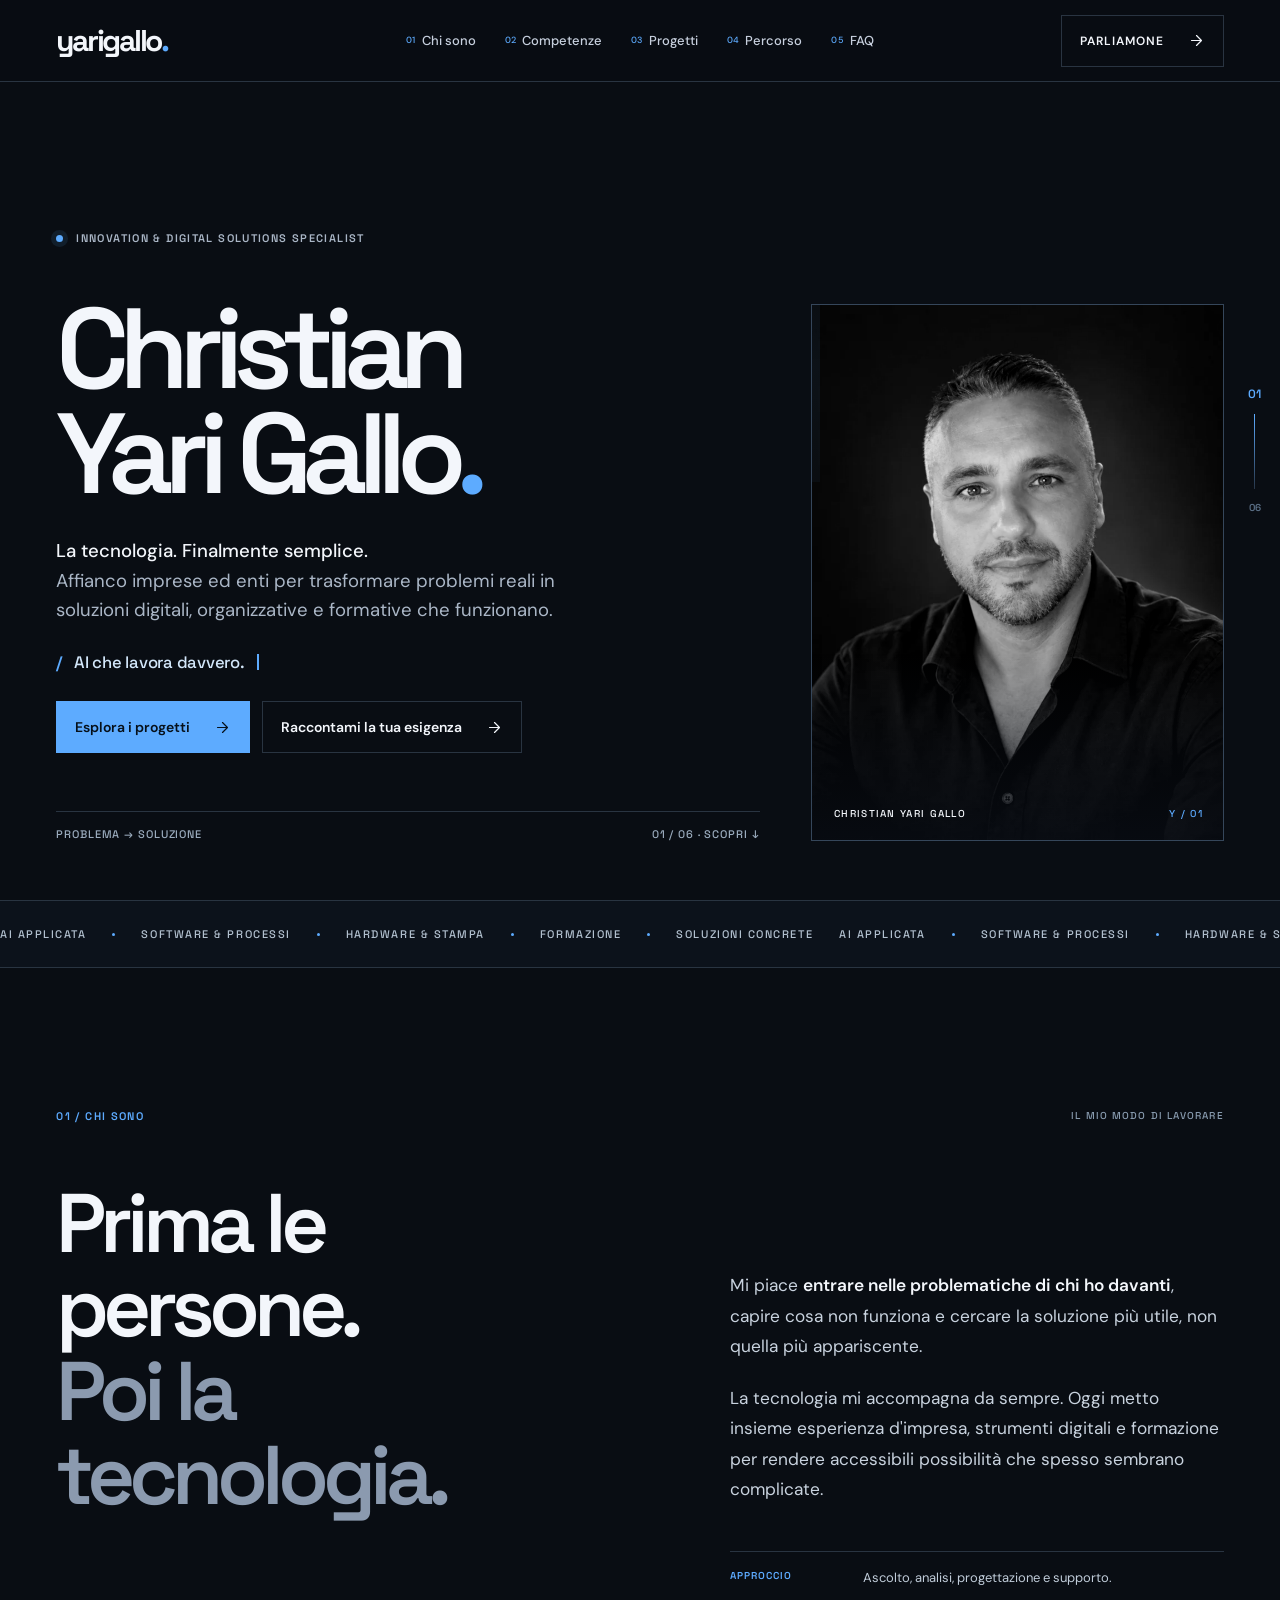
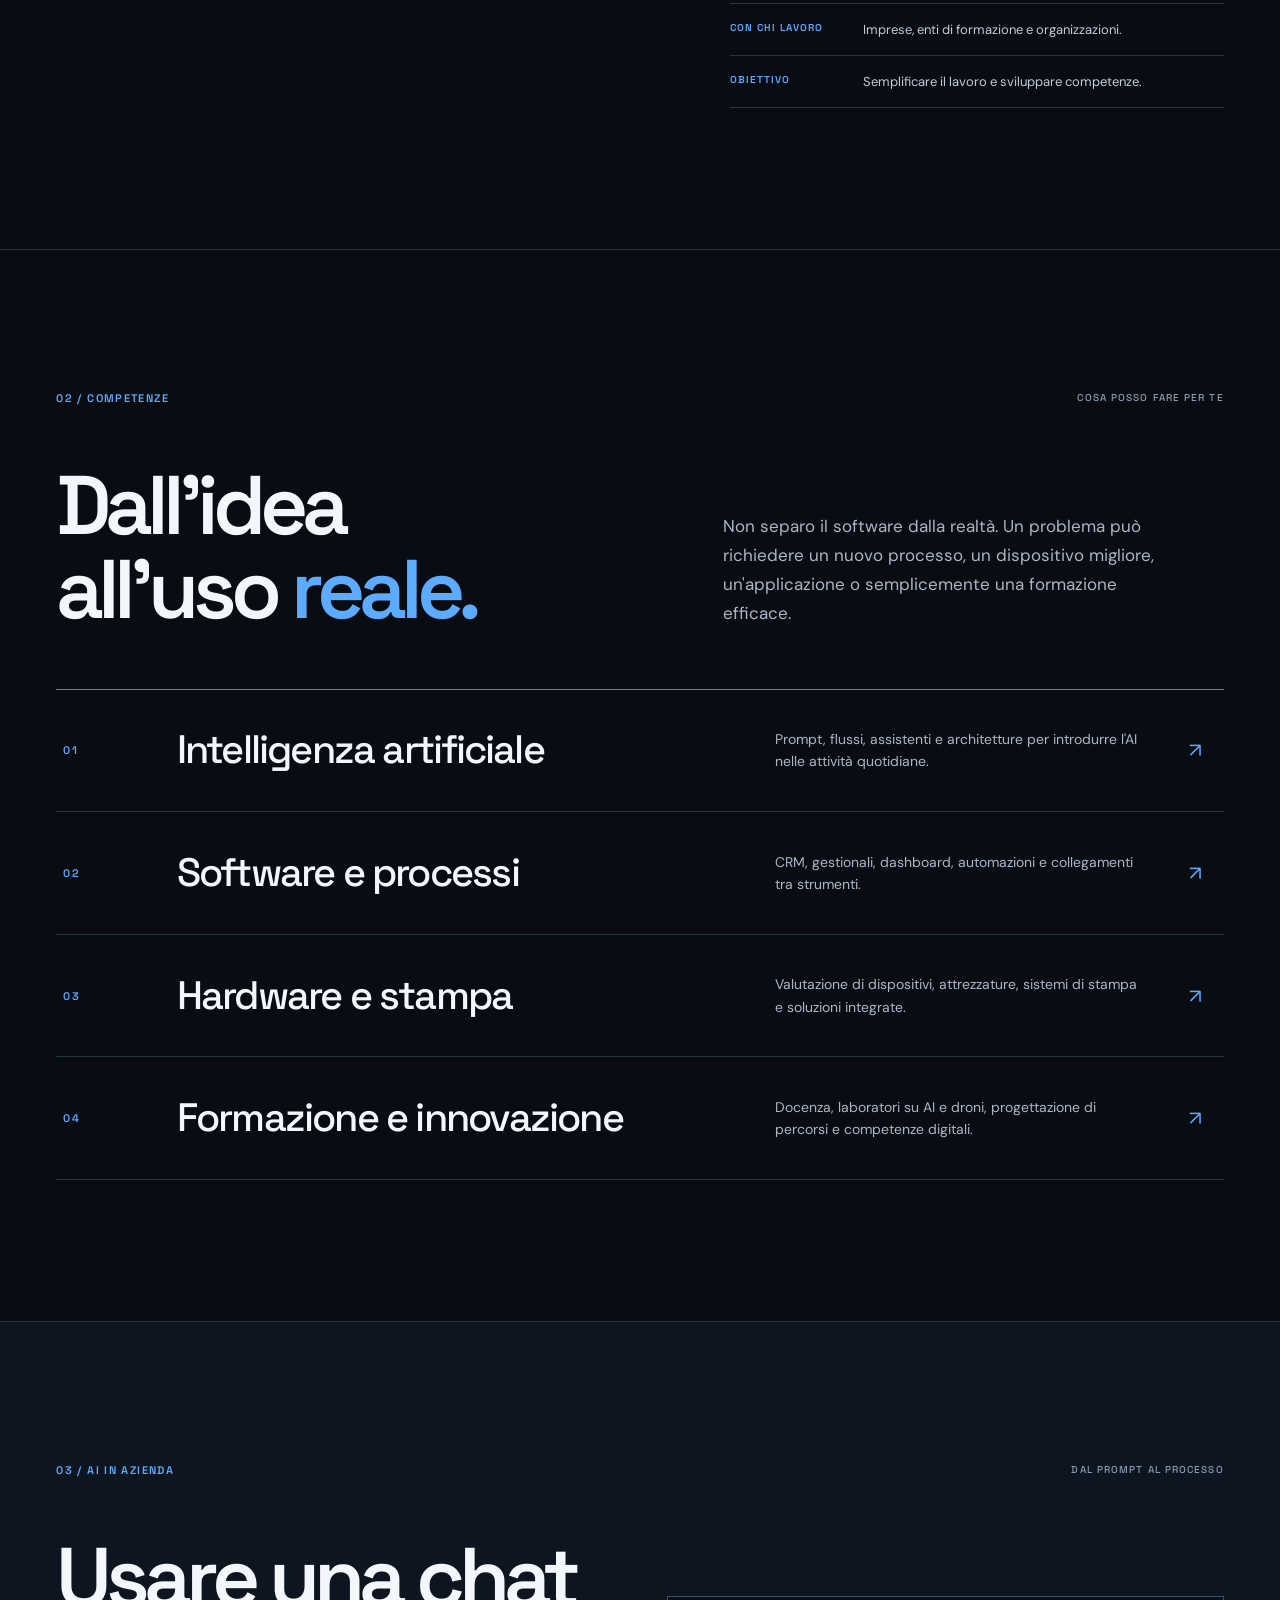
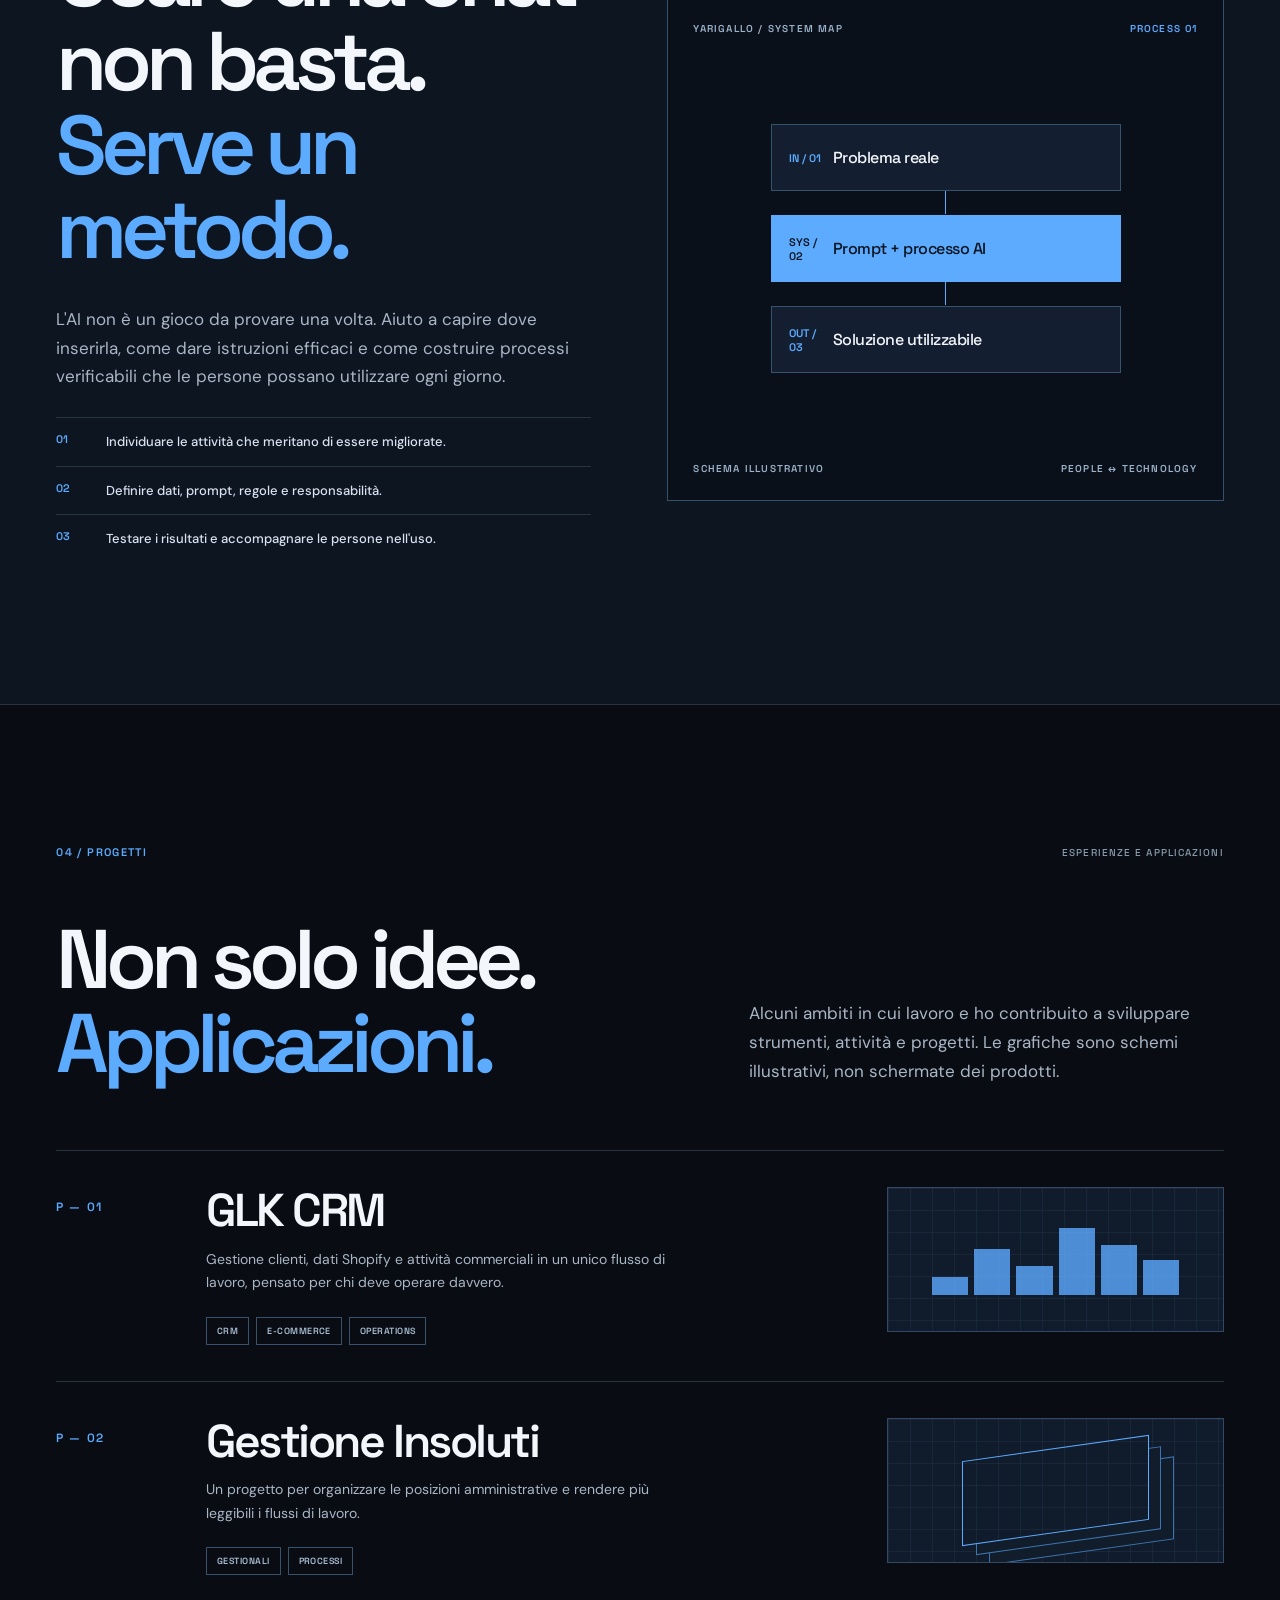
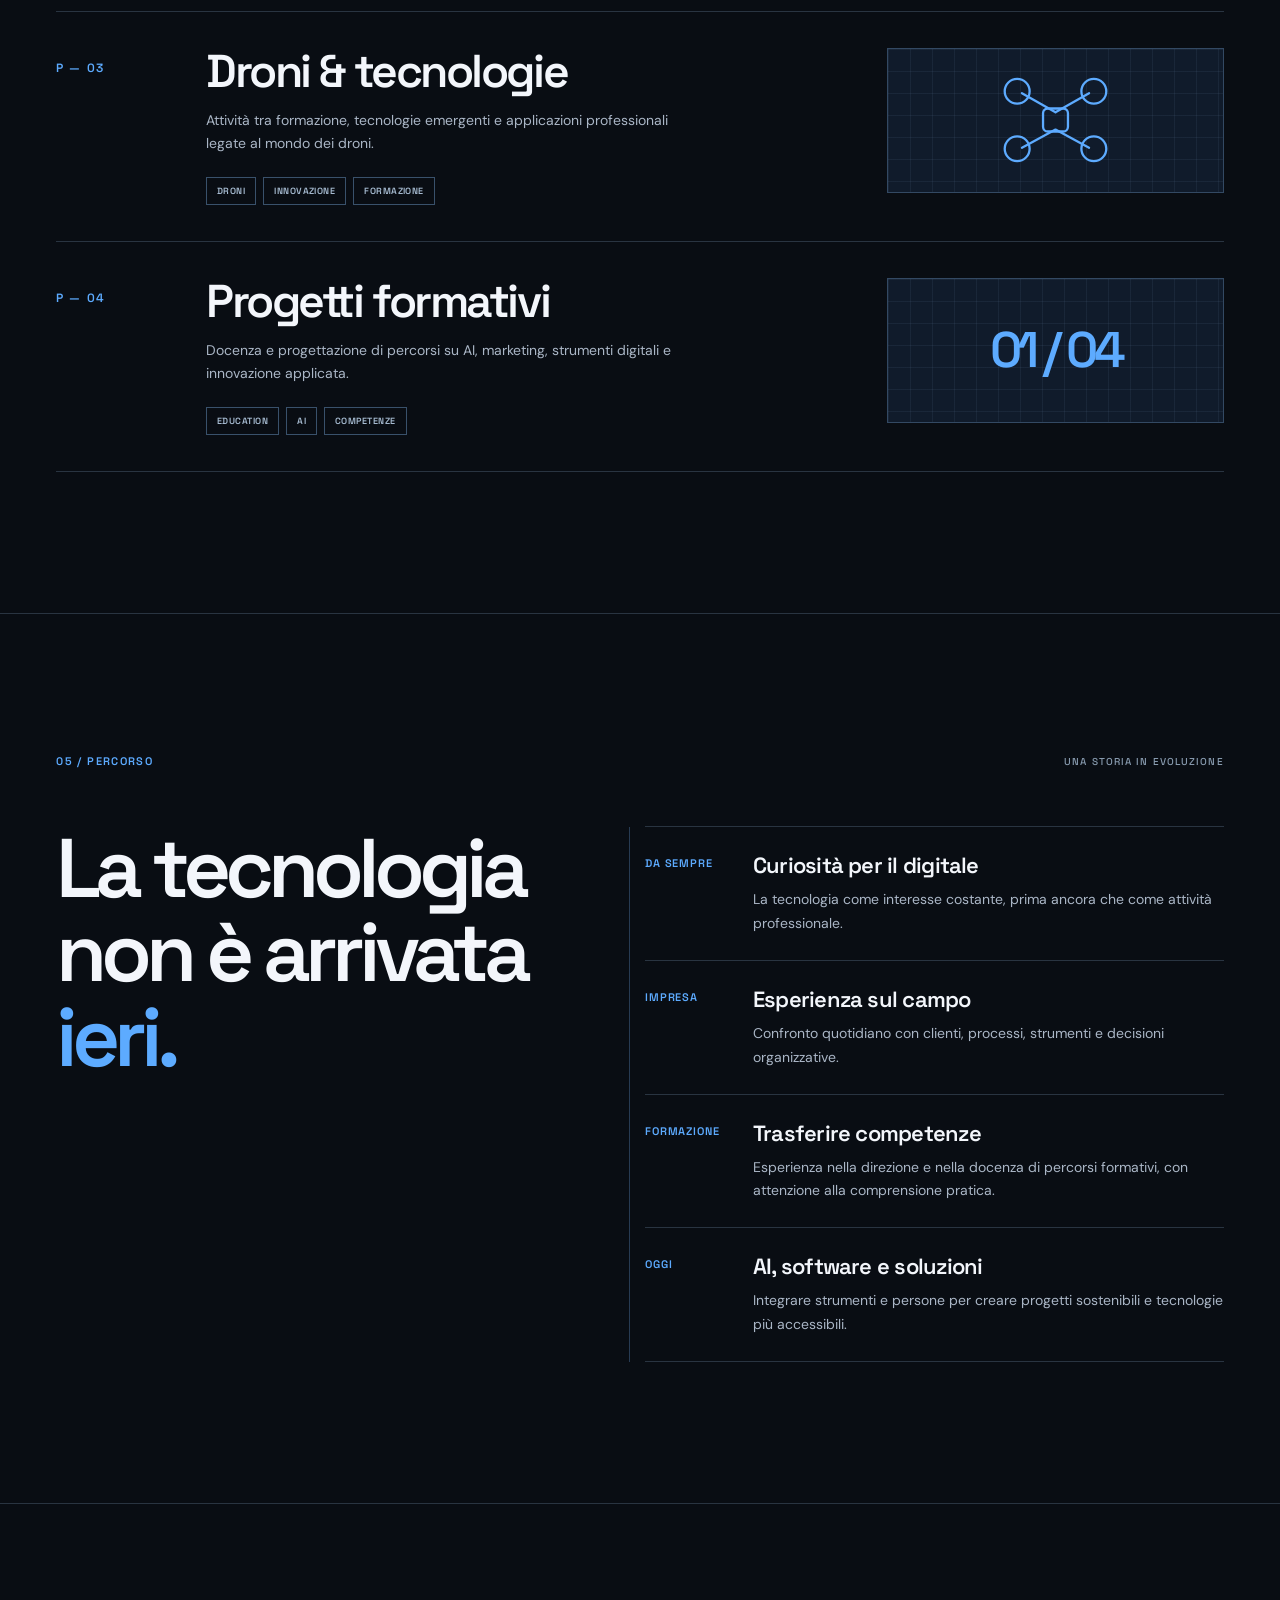
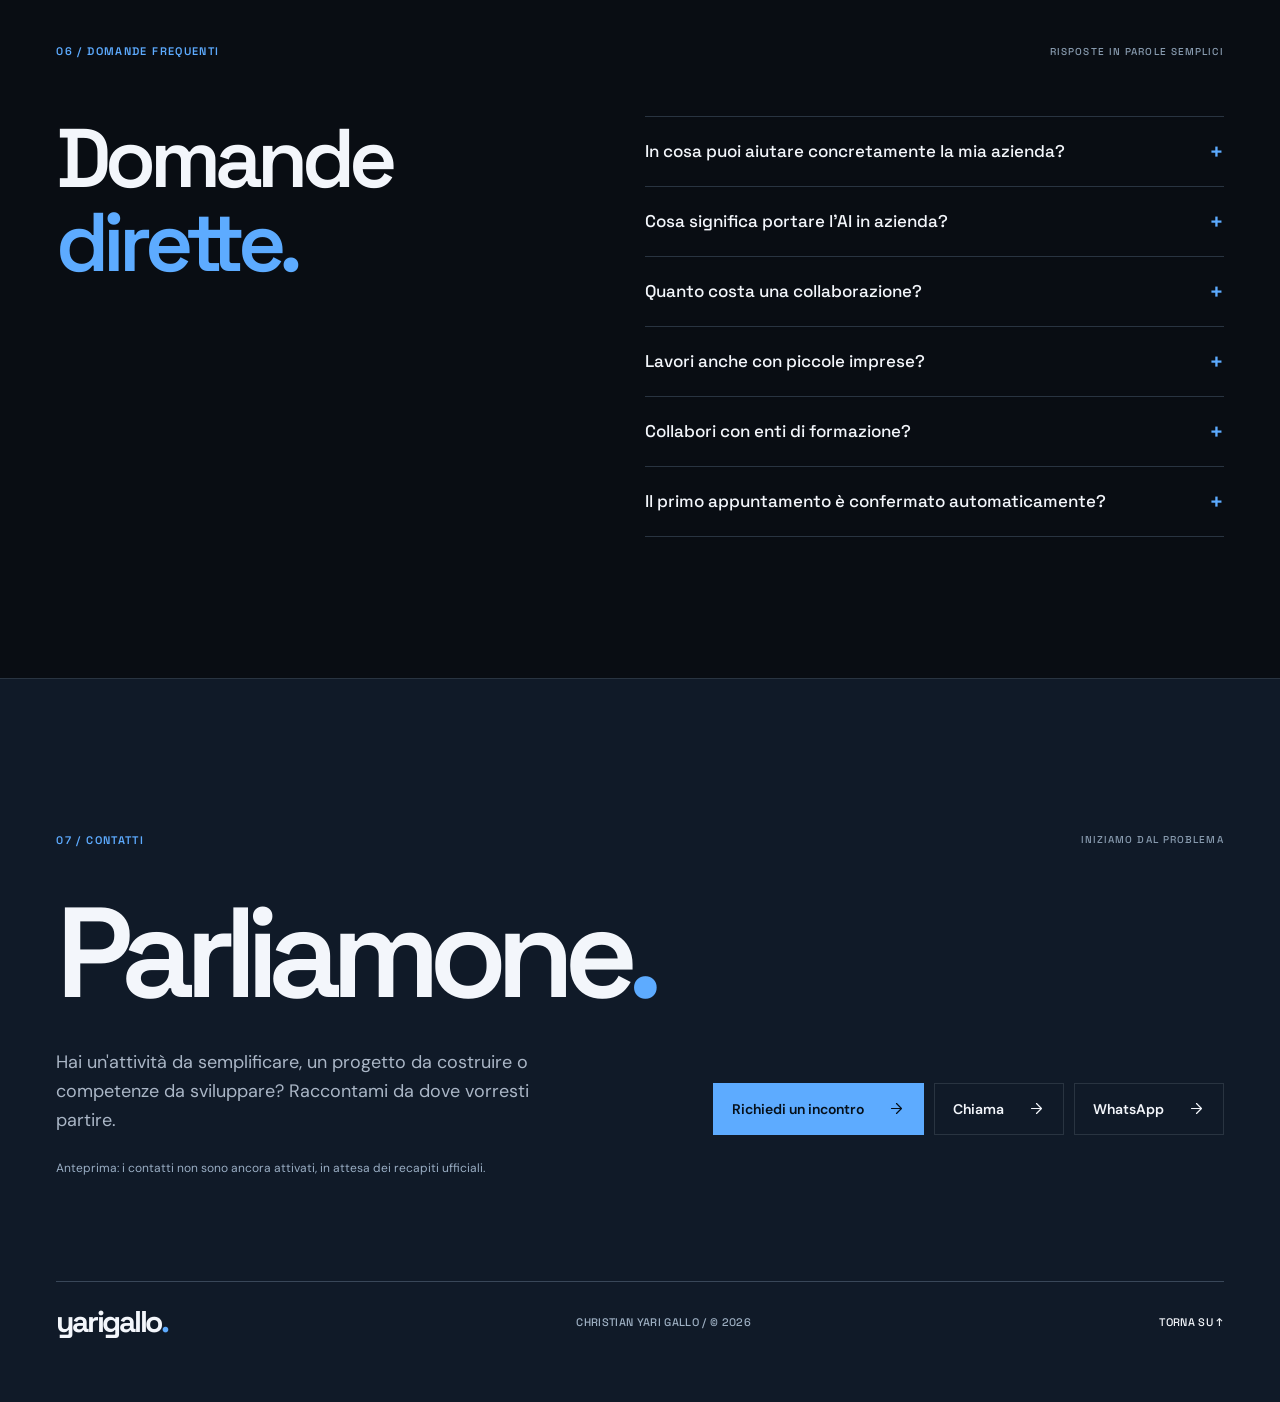
==== commit f7a582eb: "design: add cinematic motion choreography to yarigallo v3 preview" ====
--- a/anteprima-v3/index.html
+++ b/anteprima-v3/index.html
@@ -5,6 +5,7 @@
 <meta name="viewport" content="width=device-width,initial-scale=1,viewport-fit=cover">
 <meta name="theme-color" content="#090D13">
 <meta name="robots" content="noindex,nofollow">
+<script>try{if(!location.hash&&!matchMedia("(prefers-reduced-motion: reduce)").matches&&!sessionStorage.getItem("yg_intro_v31")){document.documentElement.classList.add("intro-active")}}catch(e){}</script>
 <meta name="description" content="yarigallo — Christian Yari Gallo. Tecnologia semplice, AI applicata, software, hardware e formazione per imprese ed enti.">
 <meta property="og:type" content="website">
 <meta property="og:title" content="yarigallo. — Tecnologia semplice, soluzioni concrete">
@@ -42,7 +43,7 @@
 .icon{width:18px;height:18px;stroke:currentColor;stroke-width:1.7;fill:none;stroke-linecap:round;stroke-linejoin:round}
 .header{height:82px;position:sticky;top:0;z-index:40;background:rgba(9,13,19,.93);backdrop-filter:blur(16px);border-bottom:1px solid var(--edge)}
 .header-inner{height:100%;display:grid;grid-template-columns:1fr auto 1fr;align-items:center;gap:22px}
-.brand{font:700 30px/1 'Space Grotesk';letter-spacing:-.075em;white-space:nowrap}
+.brand{font:700 30px/1 'Space Grotesk',Arial,sans-serif;letter-spacing:-.075em;white-space:nowrap}
 .brand span{color:inherit}.brand span:last-child{color:var(--blue)}
 .nav{display:flex;gap:29px;align-items:center}
 .nav a{font-size:13px;font-weight:500;color:#C7D0DE;transition:color .2s}
@@ -55,31 +56,31 @@
 .hero{min-height:calc(100svh - 82px);display:grid;grid-template-columns:minmax(0,1.26fr) minmax(320px,.74fr);position:relative;align-items:end;gap:clamp(26px,4vw,70px);padding-top:68px;padding-bottom:59px}
 .hero-label{display:flex;align-items:center;gap:13px;margin-bottom:52px;flex-wrap:wrap}
 .live-led{display:inline-block;width:7px;height:7px;background:var(--blue);border-radius:50%;box-shadow:0 0 0 5px #5dabff1a}
-.hero h1{font:600 clamp(65px,8.9vw,146px)/.92 'Space Grotesk';letter-spacing:-.09em;margin:0 0 30px;text-wrap:balance}
-.hero h1 span{display:block}
+.hero h1{font:600 clamp(65px,8.9vw,146px)/.92 'Space Grotesk',Arial,sans-serif;letter-spacing:-.09em;margin:0 0 30px;text-wrap:balance}
+.hero h1>span{display:block}
 .hero-name-bottom{white-space:nowrap}
 .hero-headline{max-width:660px;display:grid;grid-template-columns:1fr;gap:16px}
 .hero-headline p{font-size:clamp(17px,1.45vw,21px);line-height:1.6;color:var(--sub);margin:0;max-width:570px}
 .hero-headline strong{color:var(--ink);font-weight:500}
 .hero-buttons{display:flex;flex-wrap:wrap;gap:12px;margin-top:26px}
-.hero-meta{display:flex;align-items:center;justify-content:space-between;gap:12px;margin-top:58px;padding-top:15px;border-top:1px solid var(--edge);font:500 11px 'Space Grotesk';letter-spacing:.08em;color:#9AABBD}
+.hero-meta{display:flex;align-items:center;justify-content:space-between;gap:12px;margin-top:58px;padding-top:15px;border-top:1px solid var(--edge);font:500 11px 'Space Grotesk',Arial,sans-serif;letter-spacing:.08em;color:#9AABBD}
 .portrait{position:relative;align-self:end;isolation:isolate;min-width:0;max-height:700px;aspect-ratio:4/5.2;overflow:hidden;background:#111927;border:1px solid #35465a}
 .portrait img{width:100%;height:100%;display:block;object-fit:cover;object-position:center 20%;filter:grayscale(1) contrast(1.04)}
 .portrait:before{content:'';position:absolute;left:0;right:0;bottom:0;height:35%;background:linear-gradient(transparent,#0B1019a8);z-index:1;pointer-events:none}
-.photo-label{position:absolute;bottom:20px;left:22px;right:20px;z-index:2;display:flex;justify-content:space-between;gap:10px;font:500 10px 'Space Grotesk';letter-spacing:.13em}
+.photo-label{position:absolute;bottom:20px;left:22px;right:20px;z-index:2;display:flex;justify-content:space-between;gap:10px;font:500 10px 'Space Grotesk',Arial,sans-serif;letter-spacing:.13em}
 .photo-label b{font-weight:500;color:var(--blue)}
 .portrait:after{content:'';position:absolute;top:0;right:0;width:8px;height:33%;background:var(--blue)}
 /* slim topic strip */
 .strip{border-block:1px solid var(--edge);background:#0C121B}
 .strip-inner{min-height:66px;display:flex;align-items:center;justify-content:space-between;gap:22px;white-space:nowrap;overflow:auto;scrollbar-width:none}
 .strip-inner::-webkit-scrollbar{display:none}
-.strip em{font:500 11px 'Space Grotesk';font-style:normal;text-transform:uppercase;letter-spacing:.14em;color:#B2C0CF}
+.strip em{font:500 11px 'Space Grotesk',Arial,sans-serif;font-style:normal;text-transform:uppercase;letter-spacing:.14em;color:#B2C0CF}
 .strip .dot{width:3px;height:3px;border-radius:50%;background:var(--blue);flex:none}
 /* general sections */
 .section{padding-block:clamp(95px,11vw,165px);border-bottom:1px solid var(--edge);scroll-margin-top:82px}
 .section-tag{display:flex;justify-content:space-between;gap:20px;align-items:center;margin-bottom:58px}
-.section-tag .right{font:500 10px 'Space Grotesk';color:#889BAF;letter-spacing:.11em;text-align:right}
-.section-heading{font:600 clamp(45px,6.5vw,94px)/1.01 'Space Grotesk';letter-spacing:-.072em;margin:0}
+.section-tag .right{font:500 10px 'Space Grotesk',Arial,sans-serif;color:#889BAF;letter-spacing:.11em;text-align:right}
+.section-heading{font:600 clamp(45px,6.5vw,94px)/1.01 'Space Grotesk',Arial,sans-serif;letter-spacing:-.072em;margin:0}
 .section-sub{font-size:17px;line-height:1.7;color:var(--sub);max-width:590px}
 /* Personal profile: asymmetric editorial split */
 .about-grid{display:grid;grid-template-columns:minmax(0,1.05fr) minmax(0,.95fr);gap:clamp(45px,10vw,160px)}
@@ -90,15 +91,15 @@
 .about-right strong{font-weight:600;color:var(--ink)}
 .about-mini{margin-top:47px;border-top:1px solid var(--edge)}
 .about-mini div{padding:17px 0;display:grid;grid-template-columns:118px 1fr;gap:15px;border-bottom:1px solid var(--edge);font-size:13px;color:#C0CCD9}
-.about-mini span:first-child{font:600 10px 'Space Grotesk';letter-spacing:.1em;color:var(--blue);text-transform:uppercase}
+.about-mini span:first-child{font:600 10px 'Space Grotesk',Arial,sans-serif;letter-spacing:.1em;color:var(--blue);text-transform:uppercase}
 /* Competence index: variable rhythm, not 3 cards */
 .capabilities .intro-grid{display:grid;grid-template-columns:1.1fr .9fr;gap:55px;align-items:end;margin-bottom:58px}
 .capabilities .intro-grid .section-sub{max-width:460px;margin:0 0 3px}
 .skill-list{border-top:1px solid #6D8098}
 .skill{position:relative;display:grid;grid-template-columns:75px minmax(0,1fr) minmax(200px,.67fr) 28px;gap:clamp(14px,3vw,45px);align-items:center;padding:clamp(22px,3vw,42px) 7px;border-bottom:1px solid var(--edge);transition:background .35s,padding .35s}
 .skill:hover{background:#141E2B;padding-inline:20px}
-.skill-index{font:600 11px 'Space Grotesk';color:var(--blue);letter-spacing:.12em}
-.skill h3{font:500 clamp(25px,3.1vw,43px)/1.11 'Space Grotesk';letter-spacing:-.045em;margin:0}
+.skill-index{font:600 11px 'Space Grotesk',Arial,sans-serif;color:var(--blue);letter-spacing:.12em}
+.skill h3{font:500 clamp(25px,3.1vw,43px)/1.11 'Space Grotesk',Arial,sans-serif;letter-spacing:-.045em;margin:0}
 .skill p{font-size:14px;line-height:1.6;color:var(--sub);max-width:370px;margin:0}
 .skill .arrow{color:var(--blue);font-size:20px}
 /* AI example panel */
@@ -109,16 +110,16 @@
 .ai-layout .section-sub{margin:34px 0 26px}
 .ai-steps{display:grid;gap:0;max-width:535px;margin-top:20px}
 .ai-steps>div{border-top:1px solid var(--edge);display:grid;grid-template-columns:37px 1fr;gap:13px;padding:14px 0;font-size:13px;line-height:1.5}
-.ai-steps span{font:600 11px 'Space Grotesk';color:var(--blue)}
+.ai-steps span{font:600 11px 'Space Grotesk',Arial,sans-serif;color:var(--blue)}
 .ai-steps strong{font-weight:500;color:#D8E3EF}
 .ai-diagram{position:relative;min-height:505px;border:1px solid #36506C;background:#0A101A;overflow:hidden;padding:25px;display:flex;flex-direction:column;gap:24px;justify-content:space-between}
 .ai-diagram:before{content:'';inset:0;position:absolute;background:linear-gradient(90deg,transparent 49.8%,#5dabff13 50%,transparent 50.2%),linear-gradient(0deg,transparent 49.8%,#5dabff13 50%,transparent 50.2%);background-size:50px 50px;pointer-events:none}
-.diagram-head,.diagram-foot{position:relative;z-index:1;display:flex;justify-content:space-between;gap:8px;font:600 10px 'Space Grotesk';letter-spacing:.12em;color:#9BB2C9}
+.diagram-head,.diagram-foot{position:relative;z-index:1;display:flex;justify-content:space-between;gap:8px;font:600 10px 'Space Grotesk',Arial,sans-serif;letter-spacing:.12em;color:#9BB2C9}
 .diagram-head span:last-child{color:var(--blue)}
 .flow-blocks{position:relative;z-index:1;display:grid;gap:12px;margin-inline:auto;width:min(100%,350px)}
 .flow-box{position:relative;border:1px solid #36526C;background:#131F30;min-height:67px;padding:13px 17px;display:grid;grid-template-columns:34px 1fr;gap:10px;align-items:center}
-.flow-box span{font:600 11px 'Space Grotesk';color:var(--blue)}
-.flow-box b{font:500 16px 'Space Grotesk';letter-spacing:-.03em}
+.flow-box span{font:600 11px 'Space Grotesk',Arial,sans-serif;color:var(--blue)}
+.flow-box b{font:500 16px 'Space Grotesk',Arial,sans-serif;letter-spacing:-.03em}
 .flow-box--focus{background:var(--blue);border-color:var(--blue);color:#07131f}
 .flow-box--focus span{color:#07131f}
 .flow-line{height:23px;width:1px;background:var(--blue);margin:-12px auto;z-index:2}
@@ -128,11 +129,11 @@
 .projects-intro .section-sub{max-width:475px;justify-self:end;margin:0}
 .project{display:grid;grid-template-columns:clamp(65px,9vw,132px) minmax(0,1fr) minmax(225px,.52fr);gap:clamp(14px,2.7vw,40px);padding:36px 0;border-top:1px solid var(--edge);align-items:start}
 .project:last-child{border-bottom:1px solid var(--edge)}
-.project-id{font:600 12px 'Space Grotesk';letter-spacing:.13em;color:var(--blue);padding-top:12px}
-.project h3{font:600 clamp(30px,3.6vw,56px)/1.04 'Space Grotesk';letter-spacing:-.053em;margin:0 0 13px}
+.project-id{font:600 12px 'Space Grotesk',Arial,sans-serif;letter-spacing:.13em;color:var(--blue);padding-top:12px}
+.project h3{font:600 clamp(30px,3.6vw,56px)/1.04 'Space Grotesk',Arial,sans-serif;letter-spacing:-.053em;margin:0 0 13px}
 .project p{font-size:14px;color:var(--sub);max-width:480px;line-height:1.65;margin:0}
 .project-tags{display:flex;flex-wrap:wrap;gap:7px;margin-top:22px}
-.project-tags span{border:1px solid #39516B;padding:7px 10px;font:600 9px 'Space Grotesk';color:#A8BDD3;letter-spacing:.05em}
+.project-tags span{border:1px solid #39516B;padding:7px 10px;font:600 9px 'Space Grotesk',Arial,sans-serif;color:#A8BDD3;letter-spacing:.05em}
 .project-visual{min-width:0;min-height:145px;max-height:205px;border:1px solid #334963;background:#101B2B;display:grid;place-items:center;overflow:hidden;position:relative}
 .project-visual:before{content:'';inset:0;position:absolute;background-image:linear-gradient(#7a9cbd18 1px,transparent 1px),linear-gradient(90deg,#7a9cbd18 1px,transparent 1px);background-size:22px 22px}
 .visual-data{z-index:1;position:relative;width:74%;display:grid;grid-template-columns:repeat(6,1fr);gap:6px;align-items:end;height:70px}
@@ -141,14 +142,14 @@
 .visual-stack{position:relative;z-index:1;width:56%;height:85px;border:1px solid var(--blue);transform:skewY(-8deg);box-shadow:13px 12px 0 -2px #111d2b,13px 12px 0 -1px #3b74af,26px 24px 0 -2px #111d2b,26px 24px 0 -1px #3b74af}
 .visual-drone{position:relative;z-index:1;display:grid;place-items:center;width:115px;height:100px}
 .visual-drone svg{width:100%;height:100%;fill:none;stroke:var(--blue);stroke-width:2.4;stroke-linecap:round;stroke-linejoin:round}
-.visual-class{position:relative;z-index:1;font:600 50px 'Space Grotesk';color:var(--blue);letter-spacing:-.09em}
+.visual-class{position:relative;z-index:1;font:600 50px 'Space Grotesk',Arial,sans-serif;color:var(--blue);letter-spacing:-.09em}
 /* Journey / timeline */
 .journey-layout{display:grid;grid-template-columns:.9fr 1.1fr;gap:clamp(45px,9vw,135px)}
 .journey-layout h2{max-width:590px;position:sticky;top:130px}
 .timeline{border-top:1px solid var(--edge)}
 .moment{display:grid;grid-template-columns:92px minmax(0,1fr);gap:16px;padding:24px 0;border-bottom:1px solid var(--edge)}
-.moment-index{font:600 11px 'Space Grotesk';letter-spacing:.08em;color:var(--blue);padding-top:5px}
-.moment h3{font:600 22px 'Space Grotesk';margin:0 0 9px;letter-spacing:-.035em}
+.moment-index{font:600 11px 'Space Grotesk',Arial,sans-serif;letter-spacing:.08em;color:var(--blue);padding-top:5px}
+.moment h3{font:600 22px 'Space Grotesk',Arial,sans-serif;margin:0 0 9px;letter-spacing:-.035em}
 .moment p{font-size:14px;color:var(--sub);line-height:1.7;margin:0}
 /* FAQs */
 .faq-layout{display:grid;grid-template-columns:.9fr 1.1fr;gap:clamp(45px,9vw,130px)}
@@ -156,27 +157,27 @@
 .questions details{border-bottom:1px solid var(--edge);padding:19px 0}
 .questions summary{list-style:none;display:flex;justify-content:space-between;align-items:center;gap:20px;cursor:pointer;font:500 17px/1.5 'Space Grotesk'}
 .questions summary::-webkit-details-marker{display:none}
-.questions summary::after{content:'+';font:500 24px 'Space Grotesk';color:var(--blue)}
+.questions summary::after{content:'+';font:500 24px 'Space Grotesk',Arial,sans-serif;color:var(--blue)}
 .questions details[open] summary::after{content:'−'}
 .questions p{color:var(--sub);font-size:14px;line-height:1.75;margin:13px 35px 5px 0}
 /* contact */
 .contact{padding:clamp(100px,12vw,165px) 0 65px;background:#101A28;scroll-margin-top:82px}
 .contact .section-tag{margin-bottom:45px}
-.contact-title{font:600 clamp(66px,10vw,160px)/.95 'Space Grotesk';letter-spacing:-.085em;margin:0 0 35px}
+.contact-title{font:600 clamp(66px,10vw,160px)/.95 'Space Grotesk',Arial,sans-serif;letter-spacing:-.085em;margin:0 0 35px}
 .contact-title span{color:var(--blue)}
 .contact-sub{display:flex;justify-content:space-between;align-items:end;gap:40px;flex-wrap:wrap}
 .contact-sub p{font-size:18px;line-height:1.6;color:var(--sub);max-width:510px;margin:0}
 .contact-actions{display:flex;gap:10px;flex-wrap:wrap}
-.footer{border-top:1px solid #394759;margin-top:105px;padding-top:25px;display:flex;justify-content:space-between;align-items:center;gap:18px;color:#9DAFC2;font:500 11px 'Space Grotesk';letter-spacing:.03em}
+.footer{border-top:1px solid #394759;margin-top:105px;padding-top:25px;display:flex;justify-content:space-between;align-items:center;gap:18px;color:#9DAFC2;font:500 11px 'Space Grotesk',Arial,sans-serif;letter-spacing:.03em}
 .footer a{color:var(--ink)}
 /* dialog */
 dialog{border:1px solid #405770;background:#0C1522;color:var(--ink);width:min(95vw,530px);max-height:90dvh;overflow:auto;padding:30px}
 dialog::backdrop{background:#01050bba;backdrop-filter:blur(6px)}
 .dialog-head{display:flex;justify-content:space-between;align-items:start;gap:20px}
-.dialog-head h2{font:600 32px 'Space Grotesk';letter-spacing:-.04em;margin:0}
+.dialog-head h2{font:600 32px 'Space Grotesk',Arial,sans-serif;letter-spacing:-.04em;margin:0}
 .dialog-close{background:none;color:#fff;border:1px solid var(--edge);width:38px;height:38px}
 .contact-form{display:grid;gap:14px;margin-top:25px}
-.contact-form label{display:grid;gap:7px;font:500 12px 'Space Grotesk';color:#DAE3ED}
+.contact-form label{display:grid;gap:7px;font:500 12px 'Space Grotesk',Arial,sans-serif;color:#DAE3ED}
 .contact-form input,.contact-form textarea,.contact-form select{background:#121F30;border:1px solid #354861;color:var(--ink);padding:12px;border-radius:0;min-width:0;width:100%}
 .contact-form textarea{min-height:100px;resize:vertical}
 .form-note{font-size:12px;color:var(--sub);line-height:1.55;margin:7px 0}
@@ -188,13 +189,113 @@
 @media(max-width:760px){.header{height:72px}.header-inner{height:72px}.mobile-nav{top:72px}.brand{font-size:28px}.hero{grid-template-columns:1fr;gap:25px;padding-top:40px;padding-bottom:35px;min-height:auto}.hero-label{margin-bottom:31px}.hero h1{font-size:clamp(58px,11.6vw,88px);margin-bottom:26px}.hero-headline{max-width:640px}.hero-headline p{font-size:17px}.hero-meta{margin-top:35px}.portrait{width:min(100%,540px);max-height:none;aspect-ratio:1.13;justify-self:center}.portrait img{object-position:center 19%}.section{padding-block:93px}.section-tag{margin-bottom:40px}.about-grid,.capabilities .intro-grid,.ai-layout,.projects-intro,.journey-layout,.faq-layout{grid-template-columns:1fr;gap:30px}.about-right{padding-top:0}.about-left h2{max-width:600px}.section-heading{font-size:clamp(48px,9vw,80px)}.capabilities .intro-grid .section-sub,.projects-intro .section-sub{max-width:650px;justify-self:start}.skill{grid-template-columns:45px 1fr 22px;gap:15px}.skill p{grid-column:2/-1;max-width:590px}.ai-diagram{min-height:480px}.project{grid-template-columns:55px 1fr;gap:12px}.project-visual{grid-column:2;max-width:430px;width:100%;margin-top:7px}.journey-layout h2{position:static}.contact{padding-top:100px}.contact-title{font-size:clamp(64px,11vw,100px)}.footer{flex-wrap:wrap;margin-top:80px}}
 @media(max-width:450px){:root{--gutter:19px}.hero h1{font-size:clamp(51px,13vw,62px)}.hero-name-bottom{white-space:normal}.hero-label .overline{font-size:9px}.hero-headline p{font-size:16px}.hero-buttons{display:grid}.btn{width:100%}.hero-meta{font-size:9px}.section{padding-block:78px}.section-heading{font-size:clamp(45px,12vw,58px)}.skill{grid-template-columns:28px minmax(0,1fr) 18px;gap:12px}.skill h3{font-size:29px}.skill p{grid-column:2;grid-row:2;font-size:13px}.skill .arrow{grid-column:3;grid-row:1}.ai-diagram{padding:15px;min-height:445px}.flow-box b{font-size:14px}.project{grid-template-columns:36px 1fr}.project h3{font-size:31px}.project-visual{grid-column:2}.moment{grid-template-columns:60px 1fr;gap:10px}.contact-title{font-size:clamp(54px,14vw,75px)}.contact-actions{width:100%}.contact-actions .btn{width:100%}.contact-sub p{font-size:16px}.footer{font-size:10px;gap:15px}dialog{padding:22px}}
 @media(prefers-reduced-motion:reduce){html{scroll-behavior:auto}.motion .reveal{opacity:1;transform:none;transition:none}*,*::before,*::after{animation-duration:.01ms!important;transition-duration:.01ms!important}}
+
+/* motion-v31: expressive but restrained transitions, inspired by a real motion-first portfolio */
+:root {--ease-out:cubic-bezier(.18,.82,.18,1);--ease-spring:cubic-bezier(.15,.95,.24,1.04)}
+.boot-screen{display:none;position:fixed;inset:0;z-index:120;background:#090D13;color:var(--ink);}
+.intro-active .boot-screen{display:grid;align-items:center;justify-items:center}
+.boot-in{width:min(780px,calc(100% - 48px));display:flex;flex-direction:column;gap:20px}
+.boot-caption,.boot-foot{font:500 11px 'Space Grotesk',Arial,sans-serif;letter-spacing:.19em;display:flex;justify-content:space-between;align-items:center;color:#8FA8C4;text-transform:uppercase}
+.boot-word{font:600 clamp(48px,9.5vw,118px)/.95 'Space Grotesk',sans-serif;letter-spacing:-.075em;margin:clamp(25px,6vw,90px) 0;}
+.boot-word i{color:var(--blue);font-style:normal}
+.boot-bar{height:2px;width:100%;background:#263448;overflow:hidden}
+.boot-fill{height:100%;width:0;background:var(--blue);box-shadow:0 0 20px #5dabff55;transition:width .18s linear}
+.boot-foot{gap:20px}.boot-foot span{font-variant-numeric:tabular-nums;color:#EAF4FF}
+.boot-screen.is-leaving{animation:bootLeave .72s var(--ease-out) forwards;pointer-events:none}
+@keyframes bootLeave{to{opacity:0;transform:translateY(-4%);visibility:hidden}}
+.page-progress{position:fixed;inset:0 0 auto;height:2px;z-index:150;pointer-events:none}
+.page-progress span{display:block;height:100%;width:100%;background:var(--blue);transform-origin:left;transform:scaleX(0);will-change:transform}
+.section-indicator{position:fixed;right:19px;top:50%;transform:translateY(-50%);z-index:23;display:none;flex-direction:column;align-items:center;gap:12px;font:600 10px 'Space Grotesk',Arial,sans-serif;color:#5B7087;pointer-events:none}
+.section-indicator-count{color:var(--blue);font-size:12px;transition:transform .25s}
+.section-indicator-rule{height:75px;width:1px;background:linear-gradient(var(--blue),#273547)}
+.nav-n{color:#5DABFF;font-size:9px;display:inline-block;margin-right:6px;vertical-align:2px;letter-spacing:.03em}
+.header{transition:background .3s,border-color .3s;}
+.header.is-scrolled{background:#090D13f5;border-bottom-color:#38638d}
+/* Intro hero choreographed in sequence, not generic fade-in */
+@media(prefers-reduced-motion:no-preference){
+.hero-label{animation:heroRise .7s .08s var(--ease-out) backwards}
+.hero h1{animation:heroRise .95s .16s var(--ease-out) backwards}
+.hero-headline{animation:heroRise .9s .35s var(--ease-out) backwards}
+.hero-live{animation:heroRise .9s .45s var(--ease-out) backwards}
+.hero-buttons{animation:heroRise .9s .54s var(--ease-out) backwards}
+.hero-meta{animation:heroRise .9s .65s var(--ease-out) backwards}
+.portrait{animation:photoEnter 1.2s .24s var(--ease-out) backwards}
+@keyframes heroRise{from{opacity:0;transform:translateY(30px);filter:blur(7px)}to{opacity:1;transform:none;filter:blur(0)}}
+@keyframes photoEnter{from{opacity:0;clip-path:inset(18% 0 30% 0);transform:scale(.93)}to{opacity:1;clip-path:inset(0);transform:scale(1)}}
+}
+.hero-live{margin-top:23px;display:flex;gap:12px;align-items:center;color:#D3E7FA;font:500 clamp(13px,1.3vw,17px) 'Space Grotesk',Arial,sans-serif;letter-spacing:-.015em;min-height:26px}
+.hero-live-prefix{font-weight:600;color:var(--blue)}
+.type-caret{display:inline-block;height:16px;width:2px;background:var(--blue);animation:blinkCaret 1s steps(1,end) infinite}
+@keyframes blinkCaret{50%{opacity:0}}
+.portrait{will-change:transform;transform-style:preserve-3d;transition:border-color .35s,box-shadow .55s,transform .75s var(--ease-out)}
+.portrait::after{content:'';position:absolute;inset:0;z-index:1;pointer-events:none;background:radial-gradient(420px circle at var(--glow-x,50%) var(--glow-y,35%),#5dabff12,transparent 68%);mix-blend-mode:screen}
+.portrait:hover{box-shadow:0 30px 90px #0008,0 0 0 1px #3D75A8}
+.portrait img{transition:transform .8s var(--ease-out);will-change:transform}
+.portrait:hover img{transform:scale(1.035)}
+/* kinetic marquee, two identical accessible-safe segments */
+.strip{overflow:hidden}
+.strip-motion{min-height:66px;overflow:hidden;display:flex;align-items:center}
+.strip-track{width:max-content;display:flex;align-items:center;animation:marqueeShift 25s linear infinite;will-change:transform}
+.strip-segment{width:max-content;display:flex;align-items:center;gap:26px;padding-right:26px}
+.strip-segment em{white-space:nowrap}
+@keyframes marqueeShift{to{transform:translateX(-50%)}}
+.strip-motion:hover .strip-track{animation-play-state:paused}
+/* Section and skills reveal: substantial movement with clarity */
+.motion .reveal{opacity:0;transform:translate3d(0,47px,0);filter:blur(6px);transition:opacity .9s var(--ease-out),transform .95s var(--ease-out),filter .9s var(--ease-out)}
+.motion .reveal.visible{opacity:1;transform:none;filter:none}
+.motion .skill.reveal{transform:translate3d(-34px,12px,0)}
+.motion .skill.reveal.visible{transform:none}
+.skill{isolation:isolate;overflow:hidden;--hover-x:80%;}
+.skill:before{content:'';position:absolute;inset:0;background:radial-gradient(440px circle at var(--hover-x) 50%,#5dabff14,transparent 70%);opacity:0;transition:opacity .3s;z-index:-1}
+.skill:hover:before{opacity:1}
+.skill::after{content:'';position:absolute;bottom:0;left:0;width:100%;height:1px;background:var(--blue);transform:scaleX(0);transform-origin:left;transition:transform .7s var(--ease-out)}
+.skill:hover::after{transform:scaleX(1)}
+.skill .arrow{transition:transform .35s var(--ease-out),color .35s}
+.skill:hover .arrow{transform:translate(5px,-5px) rotate(9deg);color:var(--blue)}
+/* project preview on hover: graphic moves while copy stays readable */
+.project{isolation:isolate;transition:background .45s}
+.project:hover{background:#10203588}
+.project-visual{overflow:hidden;transform-origin:center;transition:transform .6s var(--ease-out),border-color .4s,filter .6s}
+.project:hover .project-visual{transform:scale(1.035) rotate(-1.15deg);filter:brightness(1.15)}
+.project h3{transition:color .35s,transform .5s var(--ease-out)}
+.project:hover h3{color:#8CCBFF;transform:translateX(5px)}
+/* progress of user's career appears as line that grows through scroll */
+.timeline{position:relative;--timeline-progress:0}
+.timeline:before{content:'';position:absolute;top:0;bottom:0;left:-16px;width:1px;background:#273B53}
+.timeline:after{content:'';position:absolute;left:-16px;top:0;width:2px;height:100%;background:var(--blue);transform:scaleY(var(--timeline-progress));transform-origin:top;box-shadow:0 0 11px #5dabff44}
+.moment{transition:transform .5s var(--ease-out),color .3s}
+.moment:hover{transform:translateX(7px)}
+/* buttons micro interactions: elegant underline and icon movement */
+.btn{position:relative;overflow:hidden}
+.btn svg{transition:transform .3s var(--ease-out)}
+.btn:hover svg{transform:translateX(4px)}
+.btn--primary:before{content:'';position:absolute;inset:0;background:linear-gradient(105deg,transparent 10%,#FFFFFF33 45%,transparent 75%);transform:translateX(-135%);transition:transform .75s var(--ease-out);pointer-events:none}
+.btn--primary:hover:before{transform:translateX(135%)}
+/* FAQ details unfold using native details; progressive emphasis */
+.questions details{transition:background .25s,padding-left .3s}
+.questions details[open]{padding-left:10px;background:#14223866}
+@media(min-width:1180px){.section-indicator{display:flex}}
+@media(max-width:760px){.hero-live{margin-top:17px;font-size:13px}.strip-motion{min-height:54px}.strip-segment{gap:20px;padding-right:20px}.timeline:before,.timeline:after{left:0}.timeline{padding-left:15px}.boot-in{width:calc(100% - 42px)}}
+@media(max-width:450px){.hero-live{margin-top:15px}.hero-live-prefix{display:none}.boot-word{font-size:clamp(38px,12vw,52px)}.boot-caption,.boot-foot{font-size:9px;letter-spacing:.1em}}
+@media(prefers-reduced-motion:reduce){
+.intro-active .boot-screen,.boot-screen{display:none!important}
+.boot-fill,.page-progress span,.strip-track,.type-caret{animation:none!important;transition:none!important}
+.strip-track{transform:none}.strip-segment[aria-hidden=true]{display:none}
+.hero-label,.hero h1,.hero-headline,.hero-live,.hero-buttons,.hero-meta,.portrait{animation:none!important}
+.motion .reveal,.motion .skill.reveal{opacity:1!important;transform:none!important;filter:none!important;transition:none!important}
+}
+
 </style>
 </head>
 <body>
+<div class="boot-screen" aria-hidden="true"><div class="boot-in"><div class="boot-caption"><span>YARIGALLO / DIGITAL SYSTEMS</span><span>IT — 2026</span></div><div class="boot-word">Dare forma<br>alle <i>soluzioni.</i></div><div class="boot-bar"><div class="boot-fill"></div></div><div class="boot-foot">inizializzazione <span class="boot-count">000</span></div></div></div>
+<div class="page-progress" aria-hidden="true"><span></span></div>
+<div class="section-indicator" aria-hidden="true"><span class="section-indicator-count">01</span><span class="section-indicator-rule"></span><span>06</span></div>
+
 <a class="skip" href="#main">Vai al contenuto</a>
 <header class="header">
  <div class="container header-inner"><a class="brand" href="#inizio" aria-label="yarigallo, torna all'inizio">yari<span>gallo</span><span>.</span></a>
- <nav class="nav" aria-label="Menu principale"><a href="#chi-sono">Chi sono</a><a href="#competenze">Competenze</a><a href="#progetti">Progetti</a><a href="#percorso">Percorso</a><a href="#faq">FAQ</a></nav>
+ <nav class="nav" aria-label="Menu principale"><a href="#chi-sono"><span class="nav-n">01</span>Chi sono</a><a href="#competenze"><span class="nav-n">02</span>Competenze</a><a href="#progetti"><span class="nav-n">03</span>Progetti</a><a href="#percorso"><span class="nav-n">04</span>Percorso</a><a href="#faq"><span class="nav-n">05</span>FAQ</a></nav>
  <a class="btn header-cta" href="#contatti">Parliamone <svg class="icon" viewBox="0 0 24 24"><path d="M5 12h14m-7-7 7 7-7 7"/></svg></a>
  <button class="menu-button" type="button" aria-expanded="false" aria-controls="mobile-nav" aria-label="Apri menu"><svg class="icon" viewBox="0 0 24 24"><path d="M4 8h16M4 16h16"/></svg></button></div>
  <nav id="mobile-nav" class="mobile-nav" aria-label="Menu mobile" hidden><a href="#chi-sono">Chi sono <span>01</span></a><a href="#competenze">Competenze <span>02</span></a><a href="#progetti">Progetti <span>03</span></a><a href="#percorso">Percorso <span>04</span></a><a href="#faq">FAQ <span>05</span></a><a href="#contatti">Contatti <span>06</span></a></nav>
@@ -205,12 +306,12 @@
   <div class="hero-label"><i class="live-led" aria-hidden="true"></i><span class="overline">Innovation & Digital Solutions Specialist</span></div>
   <h1 id="hero-title">Christian<span>Yari <span class="hero-name-bottom">Gallo<span class="blu">.</span></span></span></h1>
   <div class="hero-headline"><p><strong>La tecnologia. Finalmente semplice.</strong><br>Affianco imprese ed enti per trasformare problemi reali in soluzioni digitali, organizzative e formative che funzionano.</p></div>
-  <div class="hero-buttons"><a class="btn btn--primary" href="#progetti">Esplora i progetti <svg class="icon" viewBox="0 0 24 24"><path d="M5 12h14m-7-7 7 7-7 7"/></svg></a><a class="btn" href="#contatti">Raccontami la tua esigenza <svg class="icon" viewBox="0 0 24 24"><path d="M5 12h14m-7-7 7 7-7 7"/></svg></a></div>
+  <div class="hero-live" aria-label="Tecnologie applicate: AI, software, hardware e formazione"><span class="hero-live-prefix" aria-hidden="true">/</span><span class="hero-live-text" aria-hidden="true">AI che lavora davvero.</span><span class="type-caret" aria-hidden="true"></span></div><div class="hero-buttons"><a class="btn btn--primary" href="#progetti">Esplora i progetti <svg class="icon" viewBox="0 0 24 24"><path d="M5 12h14m-7-7 7 7-7 7"/></svg></a><a class="btn" href="#contatti">Raccontami la tua esigenza <svg class="icon" viewBox="0 0 24 24"><path d="M5 12h14m-7-7 7 7-7 7"/></svg></a></div>
   <div class="hero-meta"><span>PROBLEMA → SOLUZIONE</span><span>01 / 06 · SCOPRI ↓</span></div>
  </div>
  <figure class="portrait" aria-label="Ritratto professionale di Christian Yari Gallo" style="margin:0"><img width="768" height="960" alt="Ritratto professionale in bianco e nero di Christian Yari Gallo" decoding="async" fetchpriority="high" src="[data-uri]"><figcaption class="photo-label"><span>CHRISTIAN YARI GALLO</span><b>Y / 01</b></figcaption></figure>
 </section>
-<div class="strip" aria-label="Ambiti di intervento"><div class="container strip-inner"><em>AI applicata</em><i class="dot"></i><em>Software & processi</em><i class="dot"></i><em>Hardware & stampa</em><i class="dot"></i><em>Formazione</em><i class="dot"></i><em>Soluzioni concrete</em></div></div>
+<div class="strip" aria-label="Ambiti di intervento"><div class="strip-motion" aria-label="AI · Software · Hardware · Formazione"><div class="strip-track"><div class="strip-segment"><em>AI applicata</em><i class="dot"></i><em>Software & processi</em><i class="dot"></i><em>Hardware & stampa</em><i class="dot"></i><em>Formazione</em><i class="dot"></i><em>Soluzioni concrete</em></div><div class="strip-segment" aria-hidden="true"><em>AI applicata</em><i class="dot"></i><em>Software & processi</em><i class="dot"></i><em>Hardware & stampa</em><i class="dot"></i><em>Formazione</em><i class="dot"></i><em>Soluzioni concrete</em></div></div></div></div>
 <section class="section" id="chi-sono"><div class="container"><div class="section-tag"><span class="index">01 / CHI SONO</span><span class="right">IL MIO MODO DI LAVORARE</span></div>
  <div class="about-grid"><div class="about-left reveal"><h2 class="section-heading">Prima le persone.<br><span class="lighter">Poi la tecnologia.</span></h2></div><div class="about-right reveal"><p>Mi piace <strong>entrare nelle problematiche di chi ho davanti</strong>, capire cosa non funziona e cercare la soluzione più utile, non quella più appariscente.</p><p>La tecnologia mi accompagna da sempre. Oggi metto insieme esperienza d'impresa, strumenti digitali e formazione per rendere accessibili possibilità che spesso sembrano complicate.</p><div class="about-mini"><div><span>Approccio</span><span>Ascolto, analisi, progettazione e supporto.</span></div><div><span>Con chi lavoro</span><span>Imprese, enti di formazione e organizzazioni.</span></div><div><span>Obiettivo</span><span>Semplificare il lavoro e sviluppare competenze.</span></div></div></div></div>
 </div></section>
@@ -253,5 +354,75 @@
 document.querySelector('#dialog-close').addEventListener('click',()=>dialog.close());
 dialog.addEventListener('click',event=>{if(event.target===dialog)dialog.close()});
 document.querySelector('#appointment-form').addEventListener('submit',event=>{event.preventDefault();const note=document.querySelector('#form-status');if(!SETTINGS.email||!SETTINGS.privacyPublished){note.textContent='Modulo non ancora attivo: mancano email professionale e informativa privacy. Nessun dato è stato inviato.';return;}note.textContent='Questa versione è una dimostrazione: per inviare la richiesta sarà necessario configurare il servizio di raccolta dati.';});
+
+/* Motion art direction v3.1 — opt-in by capability, input type and motion preference */
+(function(){
+  const motionReduce=window.matchMedia('(prefers-reduced-motion: reduce)').matches;
+  const $=(q,root=document)=>root.querySelector(q), $$=(q,root=document)=>Array.from(root.querySelectorAll(q));
+  const boot=$('.boot-screen');
+  if(!boot)return;
+  let frame=0;
+  function closeBoot(){
+    document.documentElement.classList.remove('intro-active');
+    boot.classList.add('is-leaving');
+    try{sessionStorage.setItem('yg_intro_v31','done')}catch(e){}
+    window.setTimeout(()=>boot.remove(),800);
+  }
+  if(document.documentElement.classList.contains('intro-active')&&!motionReduce){
+    const bar=$('.boot-fill',boot),num=$('.boot-count',boot);
+    const started=performance.now();
+    const anim=(now)=>{
+      const value=Math.min(100,Math.round((now-started)/8));
+      bar.style.width=value+'%'; num.textContent=String(value).padStart(3,'0');
+      if(value<100){frame=requestAnimationFrame(anim)}else{window.setTimeout(closeBoot,160)}
+    };
+    frame=requestAnimationFrame(anim);
+    window.setTimeout(()=>{if(document.documentElement.classList.contains('intro-active')){cancelAnimationFrame(frame);closeBoot()}},1800);
+  }else{boot.remove()}
+  const progress=$('.page-progress span'),counter=$('.section-indicator-count'),header=$('.header');
+  const sections=['inizio','chi-sono','competenze','ai','progetti','percorso','contatti'].map(id=>document.getElementById(id)).filter(Boolean);
+  const timeline=$('.timeline');
+  let scrollPending=false;
+  const renderScroll=()=>{
+    const total=Math.max(1,document.documentElement.scrollHeight-innerHeight),p=Math.min(1,Math.max(0,scrollY/total));
+    if(progress)progress.style.transform='scaleX('+p+')';
+    header?.classList.toggle('is-scrolled',scrollY>35);
+    let active=0; for(let i=0;i<sections.length;i++){if(sections[i].getBoundingClientRect().top<innerHeight*.35)active=i}
+    if(counter)counter.textContent=String(Math.min(6,active+1)).padStart(2,'0');
+    if(timeline){const r=timeline.getBoundingClientRect(),t=(innerHeight*.63-r.top)/Math.max(1,r.height);timeline.style.setProperty('--timeline-progress',Math.min(1,Math.max(0,t)).toFixed(3))}
+    scrollPending=false;
+  };
+  window.addEventListener('scroll',()=>{if(!scrollPending){scrollPending=true;requestAnimationFrame(renderScroll)}},{passive:true});
+  window.addEventListener('resize',renderScroll,{passive:true});renderScroll();
+  if(!motionReduce){
+    const words=['AI che lavora davvero.','Software e processi.','Hardware e soluzioni.','Formazione che resta.'];
+    const field=$('.hero-live-text');
+    if(field){let idx=0,shown=words[0].length,back=false;
+      function tick(){
+        if(document.hidden){window.setTimeout(tick,300);return}
+        const word=words[idx];field.textContent=word.slice(0,shown);
+        let delay=back?32:65;
+        if(!back&&shown>=word.length){back=true;delay=1700}
+        else if(back&&shown<=0){back=false;idx=(idx+1)%words.length;delay=300}
+        shown+=back?-1:1;
+        window.setTimeout(tick,delay);
+      }
+      window.setTimeout(tick,2400);
+    }
+  }
+  const allowHover=!motionReduce&&window.matchMedia('(hover:hover) and (pointer:fine)').matches;
+  if(allowHover){
+    const face=$('.portrait');
+    face?.addEventListener('pointermove',e=>{
+      const r=face.getBoundingClientRect();
+      const x=(e.clientX-r.left)/r.width,y=(e.clientY-r.top)/r.height;
+      face.style.setProperty('--glow-x',(x*100).toFixed(1)+'%');face.style.setProperty('--glow-y',(y*100).toFixed(1)+'%');
+    },{passive:true});
+    $$('.skill').forEach(el=>el.addEventListener('pointermove',e=>{
+      const r=el.getBoundingClientRect();el.style.setProperty('--hover-x',((e.clientX-r.left)/r.width*100).toFixed(1)+'%');
+    },{passive:true}));
+  }
+})();
+
 </script>
 </body></html>
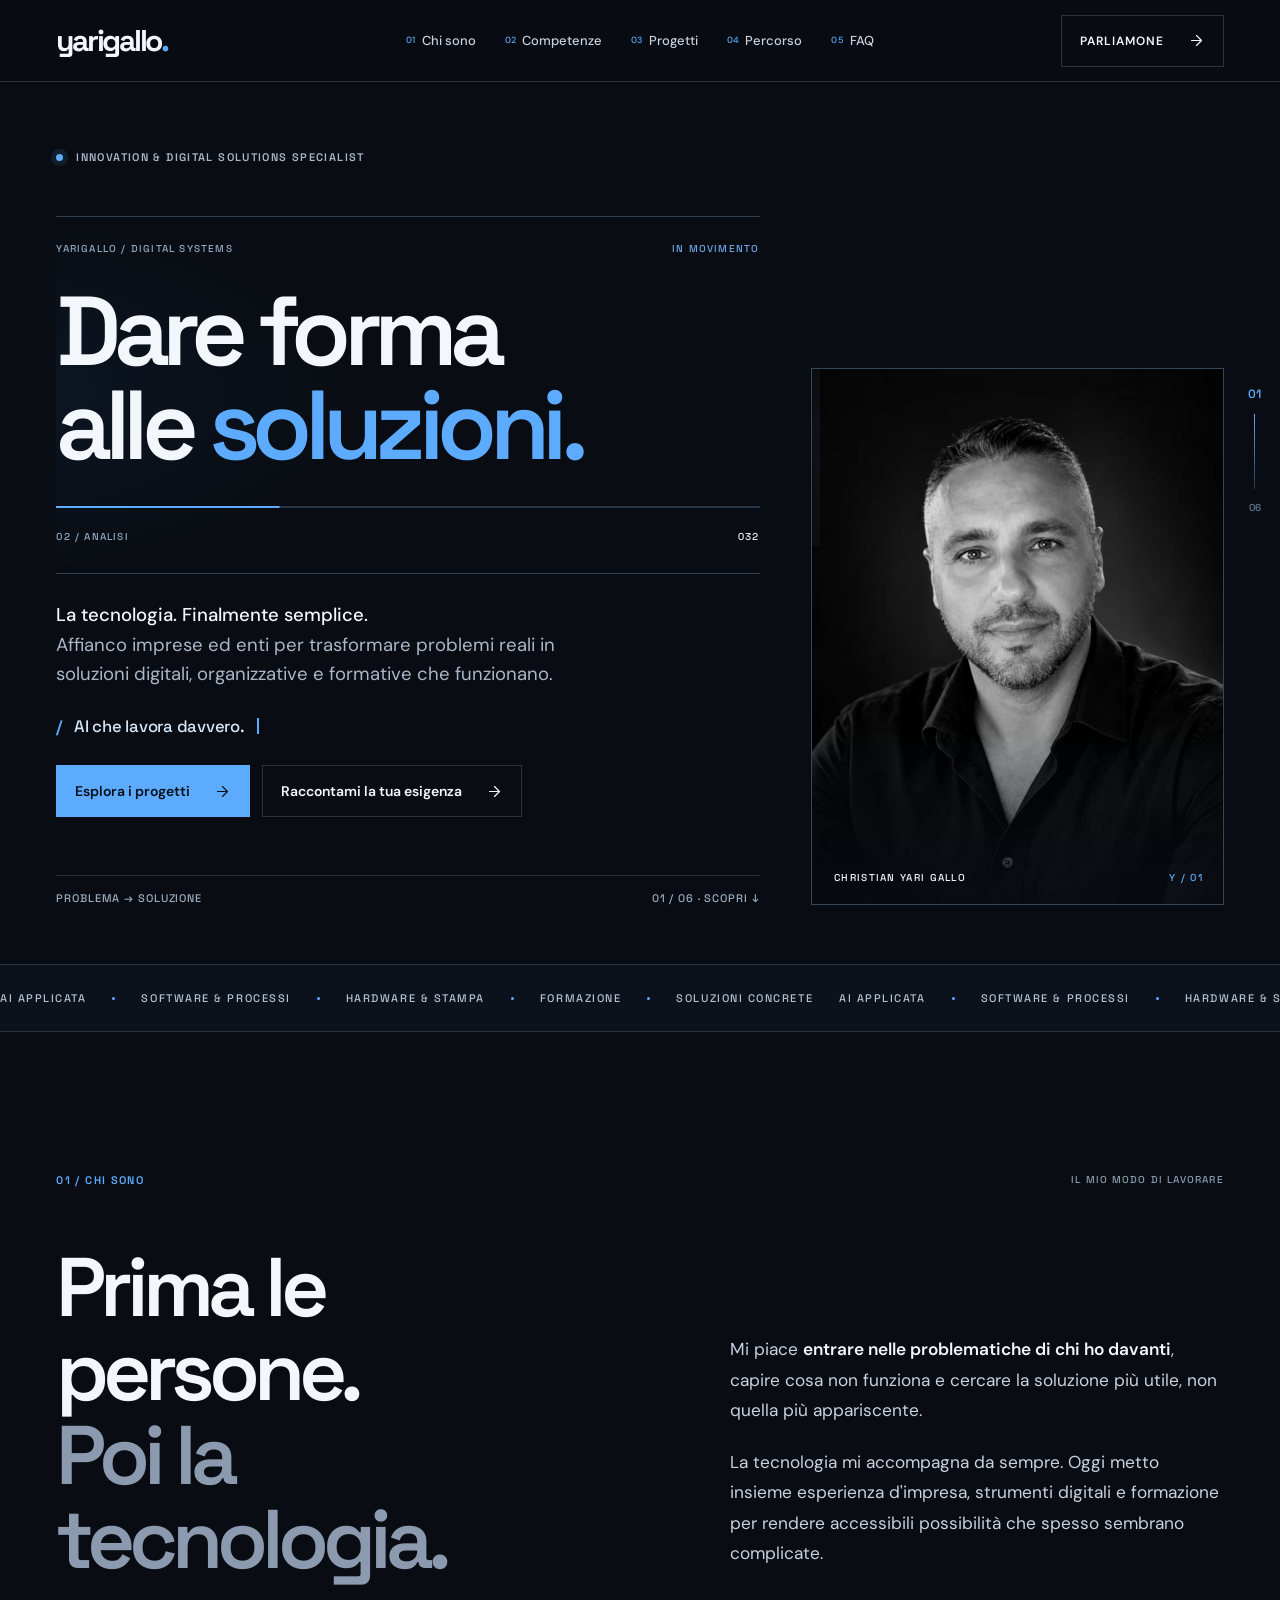
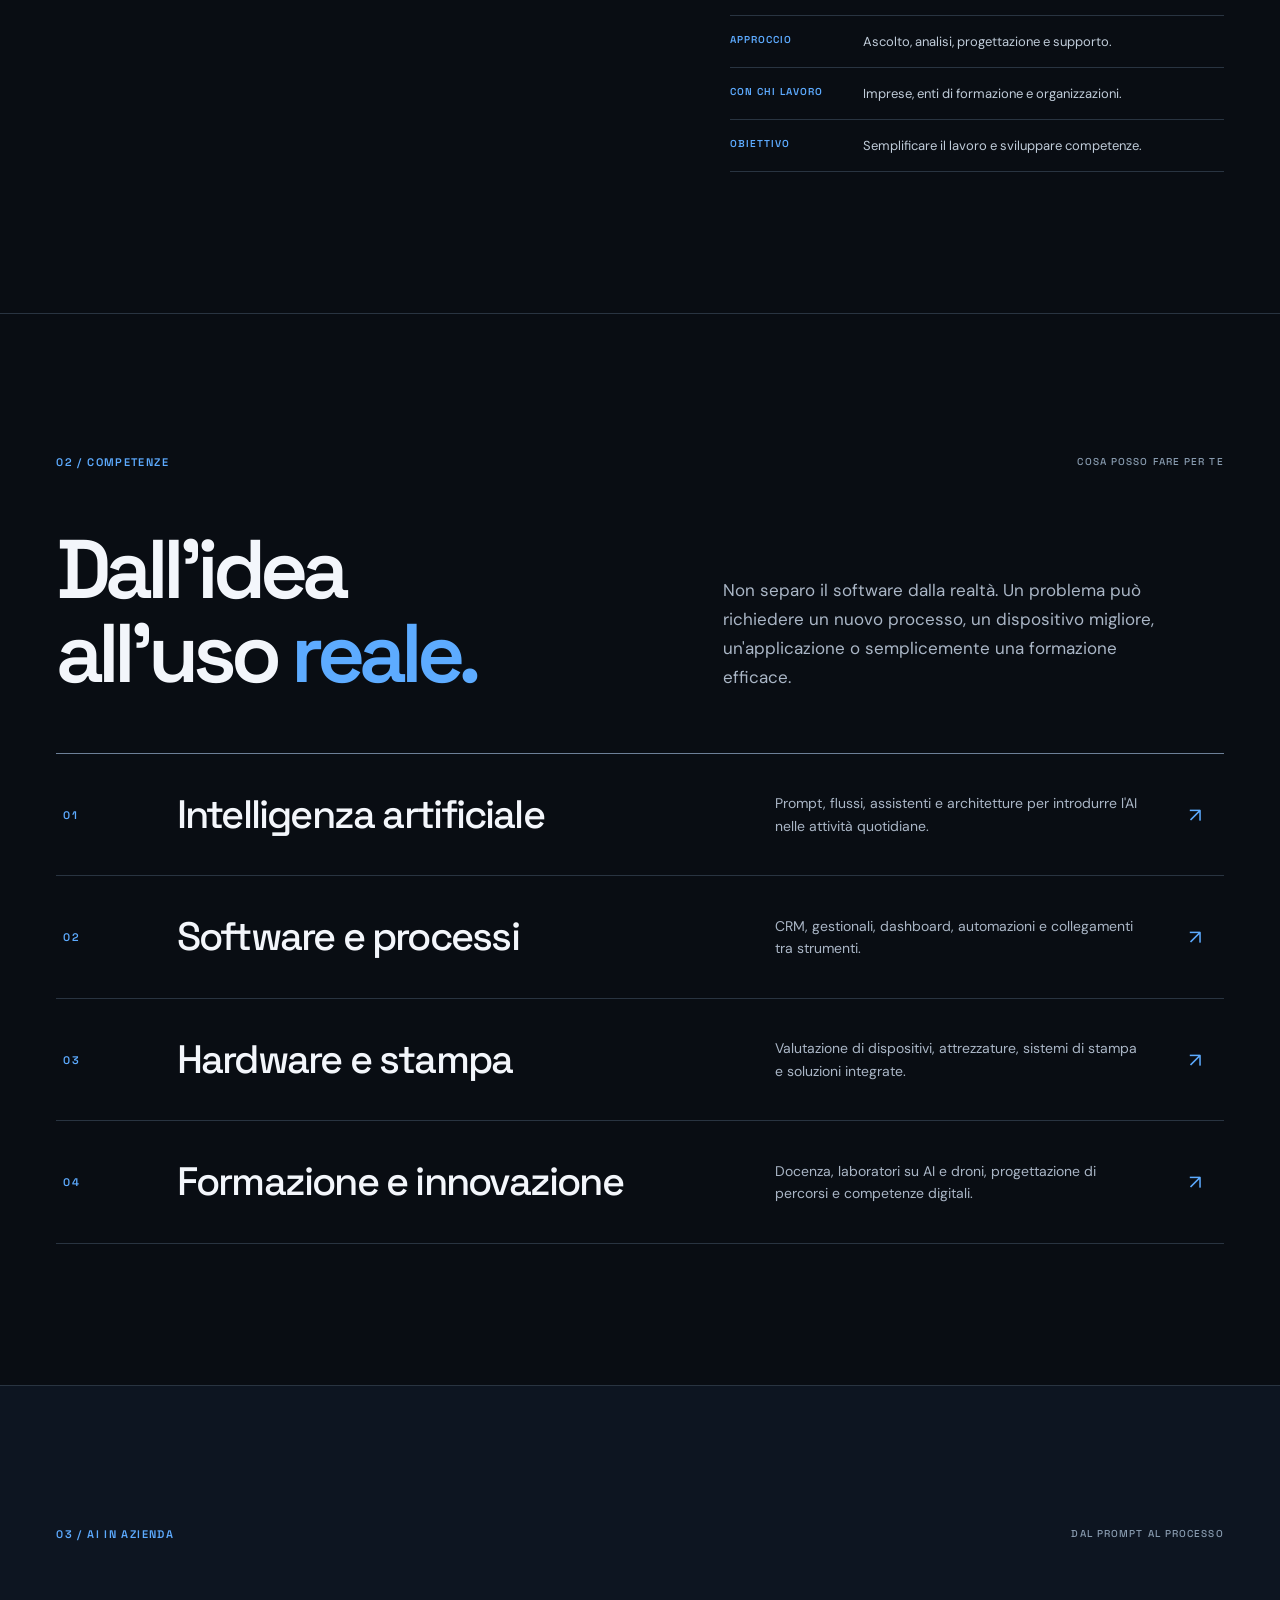
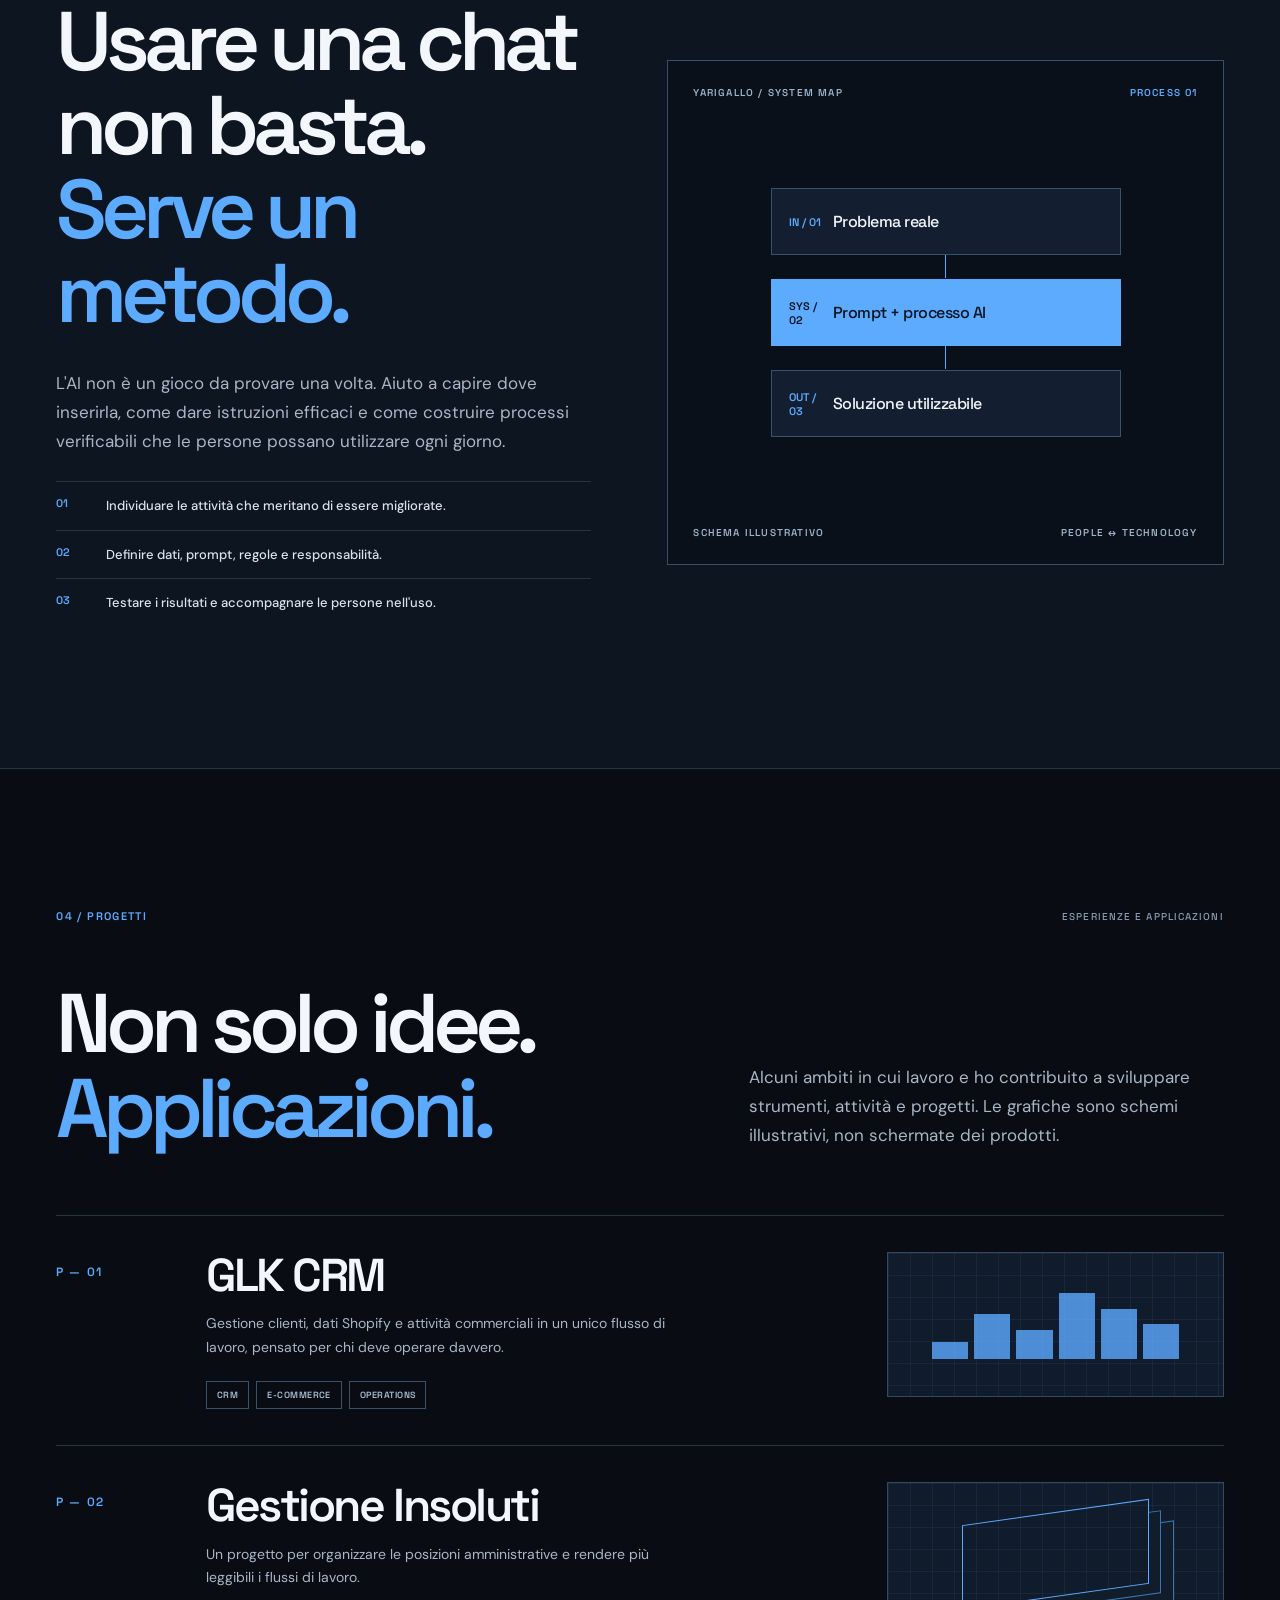
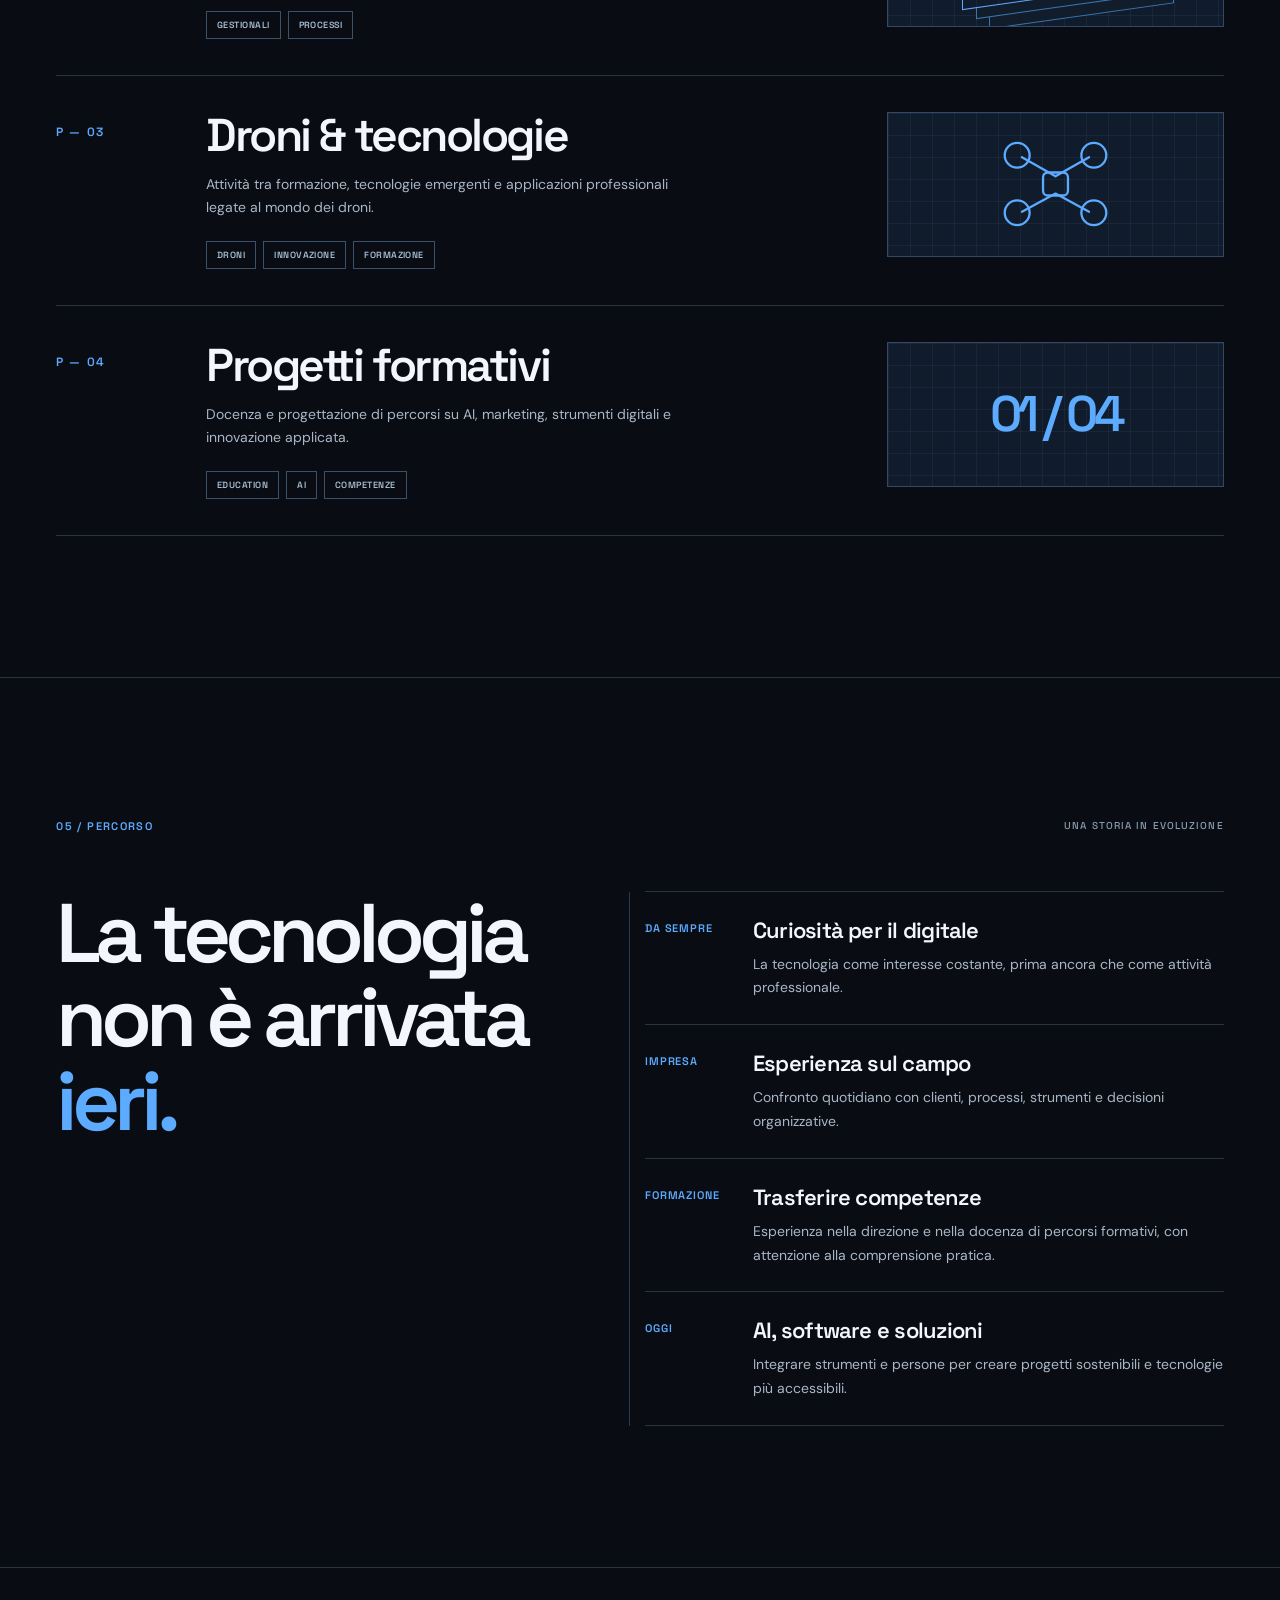
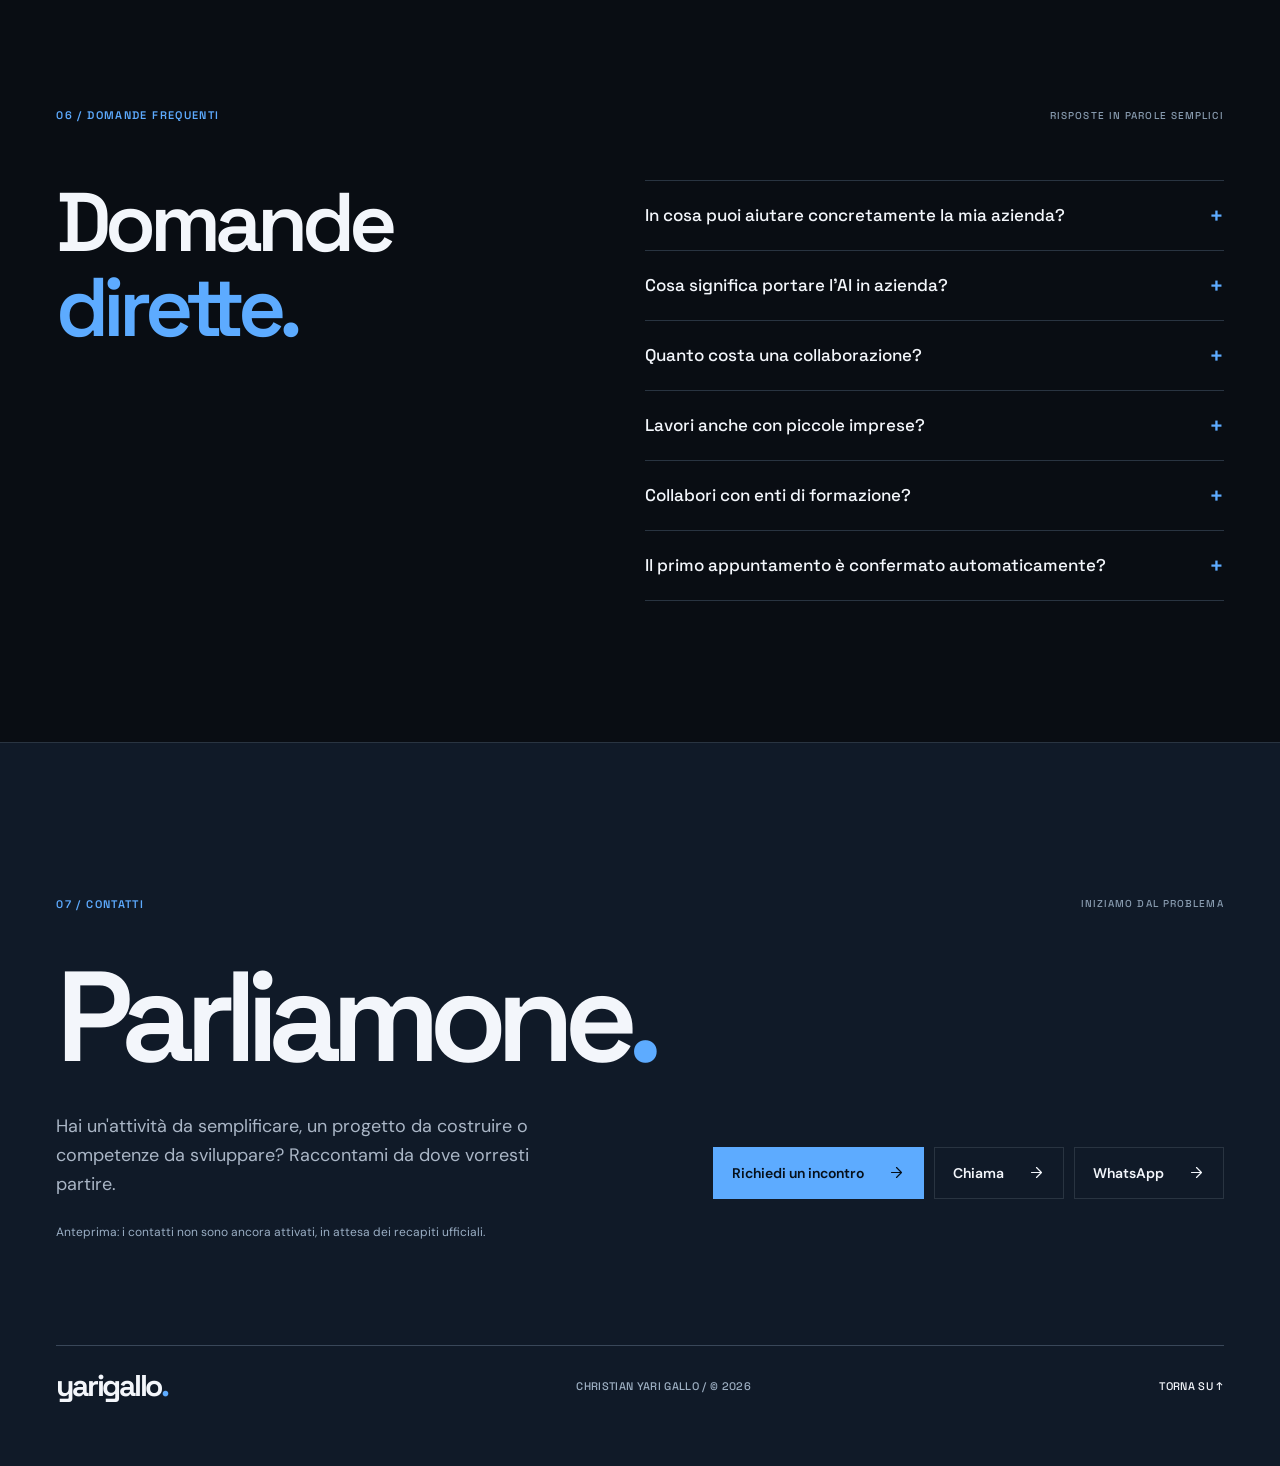
==== commit b8080bc0: "design: move original intro progress animation into permanent hero, remove oversized personal headin" ====
--- a/anteprima-v3/index.html
+++ b/anteprima-v3/index.html
@@ -5,7 +5,6 @@
 <meta name="viewport" content="width=device-width,initial-scale=1,viewport-fit=cover">
 <meta name="theme-color" content="#090D13">
 <meta name="robots" content="noindex,nofollow">
-<script>try{if(!location.hash&&!matchMedia("(prefers-reduced-motion: reduce)").matches&&!sessionStorage.getItem("yg_intro_v31")){document.documentElement.classList.add("intro-active")}}catch(e){}</script>
 <meta name="description" content="yarigallo — Christian Yari Gallo. Tecnologia semplice, AI applicata, software, hardware e formazione per imprese ed enti.">
 <meta property="og:type" content="website">
 <meta property="og:title" content="yarigallo. — Tecnologia semplice, soluzioni concrete">
@@ -190,19 +189,23 @@
 @media(max-width:450px){:root{--gutter:19px}.hero h1{font-size:clamp(51px,13vw,62px)}.hero-name-bottom{white-space:normal}.hero-label .overline{font-size:9px}.hero-headline p{font-size:16px}.hero-buttons{display:grid}.btn{width:100%}.hero-meta{font-size:9px}.section{padding-block:78px}.section-heading{font-size:clamp(45px,12vw,58px)}.skill{grid-template-columns:28px minmax(0,1fr) 18px;gap:12px}.skill h3{font-size:29px}.skill p{grid-column:2;grid-row:2;font-size:13px}.skill .arrow{grid-column:3;grid-row:1}.ai-diagram{padding:15px;min-height:445px}.flow-box b{font-size:14px}.project{grid-template-columns:36px 1fr}.project h3{font-size:31px}.project-visual{grid-column:2}.moment{grid-template-columns:60px 1fr;gap:10px}.contact-title{font-size:clamp(54px,14vw,75px)}.contact-actions{width:100%}.contact-actions .btn{width:100%}.contact-sub p{font-size:16px}.footer{font-size:10px;gap:15px}dialog{padding:22px}}
 @media(prefers-reduced-motion:reduce){html{scroll-behavior:auto}.motion .reveal{opacity:1;transform:none;transition:none}*,*::before,*::after{animation-duration:.01ms!important;transition-duration:.01ms!important}}
 
-/* motion-v31: expressive but restrained transitions, inspired by a real motion-first portfolio */
+/* motion-v32: expressive but restrained transitions, inspired by a real motion-first portfolio */
 :root {--ease-out:cubic-bezier(.18,.82,.18,1);--ease-spring:cubic-bezier(.15,.95,.24,1.04)}
-.boot-screen{display:none;position:fixed;inset:0;z-index:120;background:#090D13;color:var(--ink);}
-.intro-active .boot-screen{display:grid;align-items:center;justify-items:center}
-.boot-in{width:min(780px,calc(100% - 48px));display:flex;flex-direction:column;gap:20px}
-.boot-caption,.boot-foot{font:500 11px 'Space Grotesk',Arial,sans-serif;letter-spacing:.19em;display:flex;justify-content:space-between;align-items:center;color:#8FA8C4;text-transform:uppercase}
-.boot-word{font:600 clamp(48px,9.5vw,118px)/.95 'Space Grotesk',sans-serif;letter-spacing:-.075em;margin:clamp(25px,6vw,90px) 0;}
-.boot-word i{color:var(--blue);font-style:normal}
-.boot-bar{height:2px;width:100%;background:#263448;overflow:hidden}
-.boot-fill{height:100%;width:0;background:var(--blue);box-shadow:0 0 20px #5dabff55;transition:width .18s linear}
-.boot-foot{gap:20px}.boot-foot span{font-variant-numeric:tabular-nums;color:#EAF4FF}
-.boot-screen.is-leaving{animation:bootLeave .72s var(--ease-out) forwards;pointer-events:none}
-@keyframes bootLeave{to{opacity:0;transform:translateY(-4%);visibility:hidden}}
+/* Homepage signature: original intro motion now lives inside the hero, always present. */
+.hero-system{position:relative;min-width:0;margin:0 0 27px;padding:24px 0 29px;border-top:1px solid #304054;border-bottom:1px solid #304054;isolation:isolate;overflow:hidden}
+.hero-system::before{content:'';position:absolute;left:-14%;top:0;width:55%;height:100%;background:radial-gradient(ellipse at left center,#205eaf1e,transparent 73%);z-index:-1;pointer-events:none}
+.hero-system .boot-in{display:flex;flex-direction:column;gap:21px;min-width:0;width:100%}
+.hero-system .boot-caption,.hero-system .boot-foot{display:flex;justify-content:space-between;align-items:center;gap:14px;font:500 10px/1.5 'Space Grotesk',Arial,sans-serif;letter-spacing:.12em;color:#8FA8C4;text-transform:uppercase}
+.hero-system .boot-caption span:last-child{color:#6DA6E5}
+.hero-system .boot-word{font:600 clamp(60px,7.65vw,111px)/.96 'Space Grotesk',Arial,sans-serif;letter-spacing:-.077em;margin:8px 0 12px;text-wrap:balance;overflow-wrap:normal}
+.hero-system .boot-word i{color:var(--blue);font-style:normal}
+.hero-system .boot-bar{height:2px;width:100%;overflow:hidden;background:#263448}
+.hero-system .boot-fill{display:block;height:100%;width:100%;background:var(--blue);box-shadow:0 0 22px #5dabff77;transform-origin:left;transform:scaleX(0);will-change:transform}
+.hero-system .boot-foot{gap:20px}
+.hero-system .boot-foot .boot-count{font-variant-numeric:tabular-nums;color:#EAF4FF;min-width:3ch;text-align:right}
+@media(max-width:1100px){.hero-system .boot-word{font-size:clamp(54px,7.2vw,84px)}}
+@media(max-width:760px){.hero-system{margin-bottom:24px;padding:22px 0 25px}.hero-system .boot-word{font-size:clamp(53px,10.6vw,80px);margin:15px 0 12px}.hero-system .boot-in{gap:18px}}
+@media(max-width:450px){.hero-system .boot-word{font-size:clamp(48px,11.5vw,62px)}.hero-system .boot-caption,.hero-system .boot-foot{font-size:9px;letter-spacing:.07em}}
 .page-progress{position:fixed;inset:0 0 auto;height:2px;z-index:150;pointer-events:none}
 .page-progress span{display:block;height:100%;width:100%;background:var(--blue);transform-origin:left;transform:scaleX(0);will-change:transform}
 .section-indicator{position:fixed;right:19px;top:50%;transform:translateY(-50%);z-index:23;display:none;flex-direction:column;align-items:center;gap:12px;font:600 10px 'Space Grotesk',Arial,sans-serif;color:#5B7087;pointer-events:none}
@@ -275,11 +278,11 @@
 .questions details{transition:background .25s,padding-left .3s}
 .questions details[open]{padding-left:10px;background:#14223866}
 @media(min-width:1180px){.section-indicator{display:flex}}
-@media(max-width:760px){.hero-live{margin-top:17px;font-size:13px}.strip-motion{min-height:54px}.strip-segment{gap:20px;padding-right:20px}.timeline:before,.timeline:after{left:0}.timeline{padding-left:15px}.boot-in{width:calc(100% - 42px)}}
-@media(max-width:450px){.hero-live{margin-top:15px}.hero-live-prefix{display:none}.boot-word{font-size:clamp(38px,12vw,52px)}.boot-caption,.boot-foot{font-size:9px;letter-spacing:.1em}}
+@media(max-width:760px){.hero-live{margin-top:17px;font-size:13px}.strip-motion{min-height:54px}.strip-segment{gap:20px;padding-right:20px}.timeline:before,.timeline:after{left:0}.timeline{padding-left:15px}}
+@media(max-width:450px){.hero-live{margin-top:15px}.hero-live-prefix{display:none}}
 @media(prefers-reduced-motion:reduce){
-.intro-active .boot-screen,.boot-screen{display:none!important}
-.boot-fill,.page-progress span,.strip-track,.type-caret{animation:none!important;transition:none!important}
+
+.hero-system .boot-fill,.page-progress span,.strip-track,.type-caret{animation:none!important;transition:none!important}
 .strip-track{transform:none}.strip-segment[aria-hidden=true]{display:none}
 .hero-label,.hero h1,.hero-headline,.hero-live,.hero-buttons,.hero-meta,.portrait{animation:none!important}
 .motion .reveal,.motion .skill.reveal{opacity:1!important;transform:none!important;filter:none!important;transition:none!important}
@@ -288,7 +291,6 @@
 </style>
 </head>
 <body>
-<div class="boot-screen" aria-hidden="true"><div class="boot-in"><div class="boot-caption"><span>YARIGALLO / DIGITAL SYSTEMS</span><span>IT — 2026</span></div><div class="boot-word">Dare forma<br>alle <i>soluzioni.</i></div><div class="boot-bar"><div class="boot-fill"></div></div><div class="boot-foot">inizializzazione <span class="boot-count">000</span></div></div></div>
 <div class="page-progress" aria-hidden="true"><span></span></div>
 <div class="section-indicator" aria-hidden="true"><span class="section-indicator-count">01</span><span class="section-indicator-rule"></span><span>06</span></div>
 
@@ -304,7 +306,14 @@
 <section class="hero container" id="inizio" aria-labelledby="hero-title">
  <div class="hero-copy">
   <div class="hero-label"><i class="live-led" aria-hidden="true"></i><span class="overline">Innovation & Digital Solutions Specialist</span></div>
-  <h1 id="hero-title">Christian<span>Yari <span class="hero-name-bottom">Gallo<span class="blu">.</span></span></span></h1>
+  <div class="hero-system" aria-label="Dare forma alle soluzioni">
+   <div class="boot-in">
+    <div class="boot-caption"><span>YARIGALLO / DIGITAL SYSTEMS</span><span>IN MOVIMENTO</span></div>
+    <h1 id="hero-title" class="boot-word">Dare forma<br>alle <i>soluzioni.</i></h1>
+    <div class="boot-bar" aria-hidden="true"><span class="boot-fill"></span></div>
+    <div class="boot-foot"><span class="hero-phase" aria-hidden="true">01 / ASCOLTO</span><span class="boot-count" aria-hidden="true">000</span></div>
+   </div>
+  </div>
   <div class="hero-headline"><p><strong>La tecnologia. Finalmente semplice.</strong><br>Affianco imprese ed enti per trasformare problemi reali in soluzioni digitali, organizzative e formative che funzionano.</p></div>
   <div class="hero-live" aria-label="Tecnologie applicate: AI, software, hardware e formazione"><span class="hero-live-prefix" aria-hidden="true">/</span><span class="hero-live-text" aria-hidden="true">AI che lavora davvero.</span><span class="type-caret" aria-hidden="true"></span></div><div class="hero-buttons"><a class="btn btn--primary" href="#progetti">Esplora i progetti <svg class="icon" viewBox="0 0 24 24"><path d="M5 12h14m-7-7 7 7-7 7"/></svg></a><a class="btn" href="#contatti">Raccontami la tua esigenza <svg class="icon" viewBox="0 0 24 24"><path d="M5 12h14m-7-7 7 7-7 7"/></svg></a></div>
   <div class="hero-meta"><span>PROBLEMA → SOLUZIONE</span><span>01 / 06 · SCOPRI ↓</span></div>
@@ -355,30 +364,43 @@
 dialog.addEventListener('click',event=>{if(event.target===dialog)dialog.close()});
 document.querySelector('#appointment-form').addEventListener('submit',event=>{event.preventDefault();const note=document.querySelector('#form-status');if(!SETTINGS.email||!SETTINGS.privacyPublished){note.textContent='Modulo non ancora attivo: mancano email professionale e informativa privacy. Nessun dato è stato inviato.';return;}note.textContent='Questa versione è una dimostrazione: per inviare la richiesta sarà necessario configurare il servizio di raccolta dati.';});
 
-/* Motion art direction v3.1 — opt-in by capability, input type and motion preference */
+/* Motion art direction v3.2 — opt-in by capability, input type and motion preference */
 (function(){
   const motionReduce=window.matchMedia('(prefers-reduced-motion: reduce)').matches;
   const $=(q,root=document)=>root.querySelector(q), $$=(q,root=document)=>Array.from(root.querySelectorAll(q));
-  const boot=$('.boot-screen');
-  if(!boot)return;
-  let frame=0;
-  function closeBoot(){
-    document.documentElement.classList.remove('intro-active');
-    boot.classList.add('is-leaving');
-    try{sessionStorage.setItem('yg_intro_v31','done')}catch(e){}
-    window.setTimeout(()=>boot.remove(),800);
+  // The former entrance sequence is now a continuously visible hero motif.
+  // Never cover the page or simulate a pending load.
+  const system=$('.hero-system');
+  if(system){
+    const fill=$('.boot-fill',system), count=$('.boot-count',system), phase=$('.hero-phase',system);
+    const phases=['01 / ASCOLTO','02 / ANALISI','03 / PROGETTO','04 / SOLUZIONE'];
+    const cycle=8800, active=7100;
+    let origin=performance.now(), visible=true, running=false, last=0;
+    const paint=(ratio)=>{
+      const value=Math.max(0,Math.min(1,ratio));
+      fill.style.transform='scaleX('+value.toFixed(4)+')';
+      count.textContent=String(Math.round(value*100)).padStart(3,'0');
+      phase.textContent=phases[Math.min(3,Math.floor(value*4))];
+    };
+    if(motionReduce){paint(1)}
+    else{
+      const tick=(now)=>{
+        if(!visible||document.hidden){running=false;return}
+        if(now-last>45){
+          const time=(now-origin)%cycle;
+          paint(time>=active?1:time/active);
+          last=now;
+        }
+        requestAnimationFrame(tick);
+      };
+      const resume=()=>{if(!running&&visible&&!document.hidden){running=true;requestAnimationFrame(tick)}};
+      if('IntersectionObserver' in window){
+        new IntersectionObserver(entries=>{visible=entries[0].isIntersecting;resume()},{threshold:0.03}).observe(system);
+      }
+      document.addEventListener('visibilitychange',resume,{passive:true});
+      resume();
+    }
   }
-  if(document.documentElement.classList.contains('intro-active')&&!motionReduce){
-    const bar=$('.boot-fill',boot),num=$('.boot-count',boot);
-    const started=performance.now();
-    const anim=(now)=>{
-      const value=Math.min(100,Math.round((now-started)/8));
-      bar.style.width=value+'%'; num.textContent=String(value).padStart(3,'0');
-      if(value<100){frame=requestAnimationFrame(anim)}else{window.setTimeout(closeBoot,160)}
-    };
-    frame=requestAnimationFrame(anim);
-    window.setTimeout(()=>{if(document.documentElement.classList.contains('intro-active')){cancelAnimationFrame(frame);closeBoot()}},1800);
-  }else{boot.remove()}
   const progress=$('.page-progress span'),counter=$('.section-indicator-count'),header=$('.header');
   const sections=['inizio','chi-sono','competenze','ai','progetti','percorso','contatti'].map(id=>document.getElementById(id)).filter(Boolean);
   const timeline=$('.timeline');
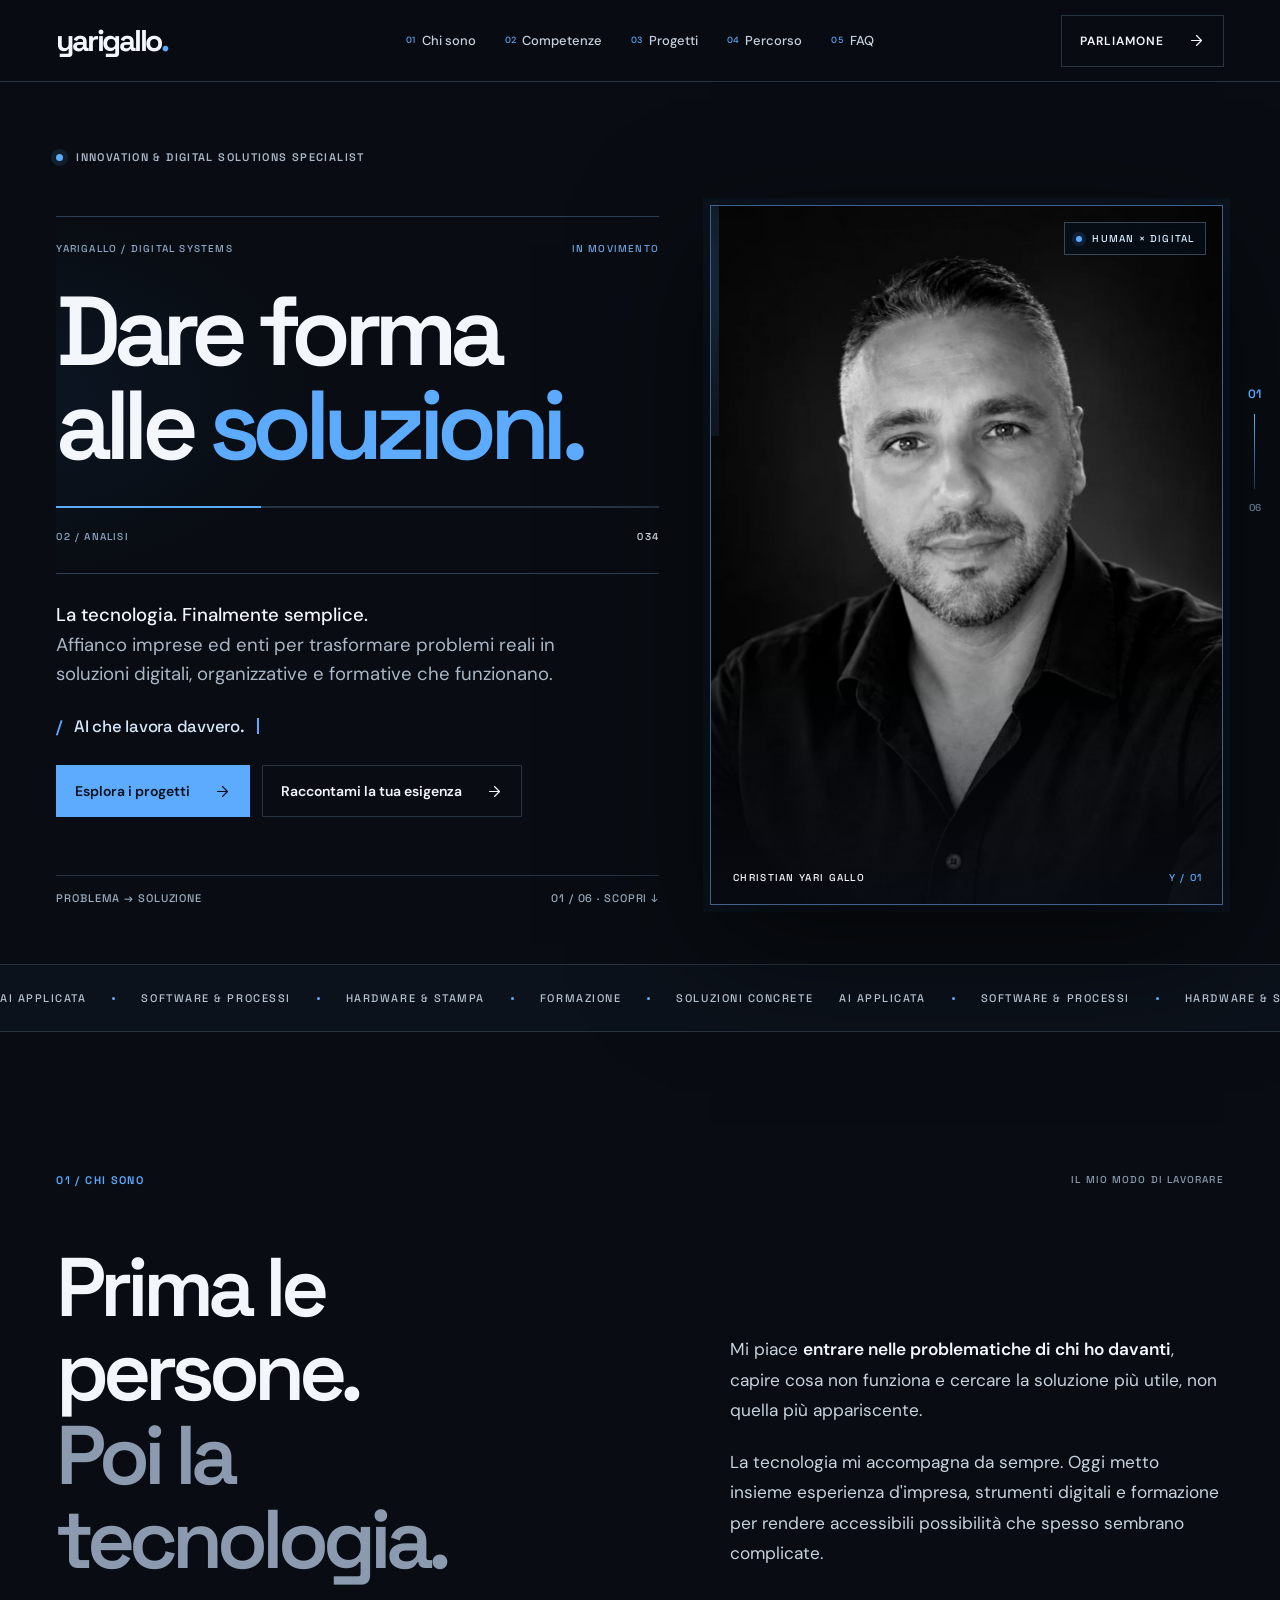
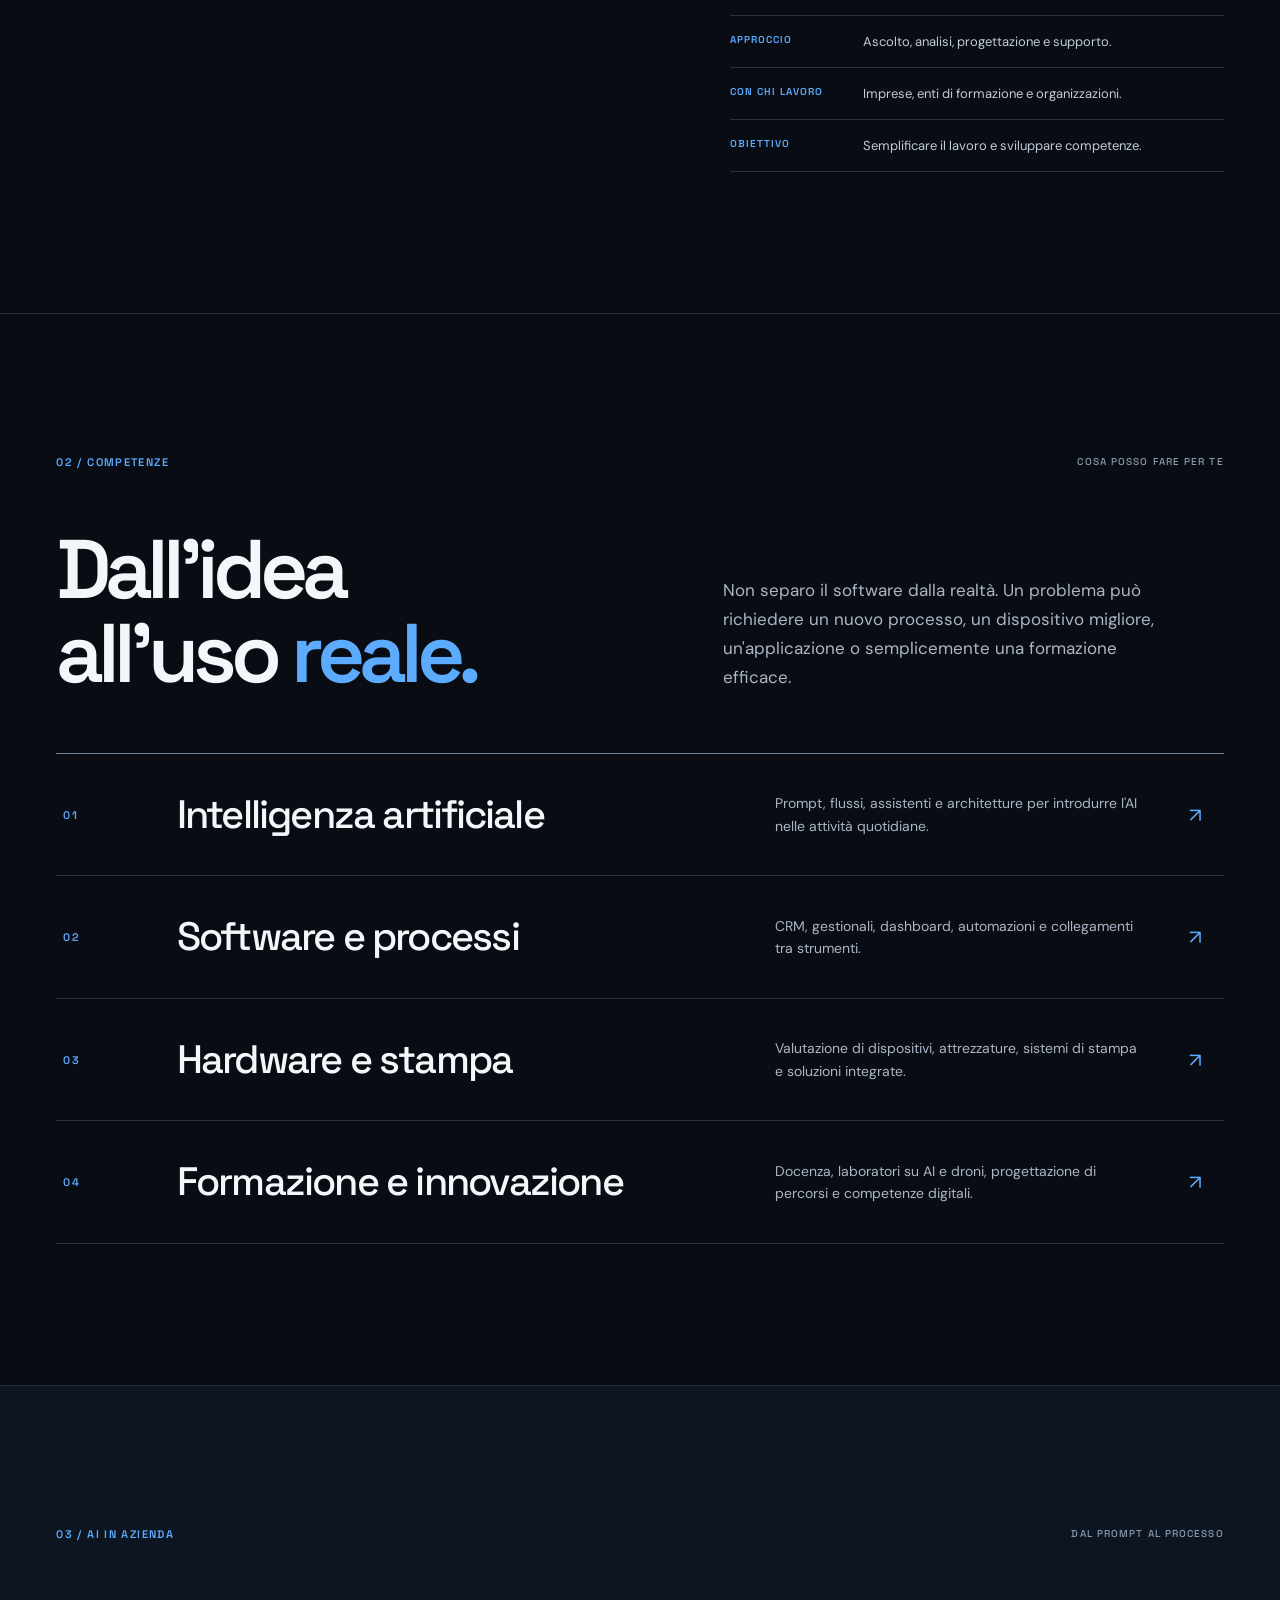
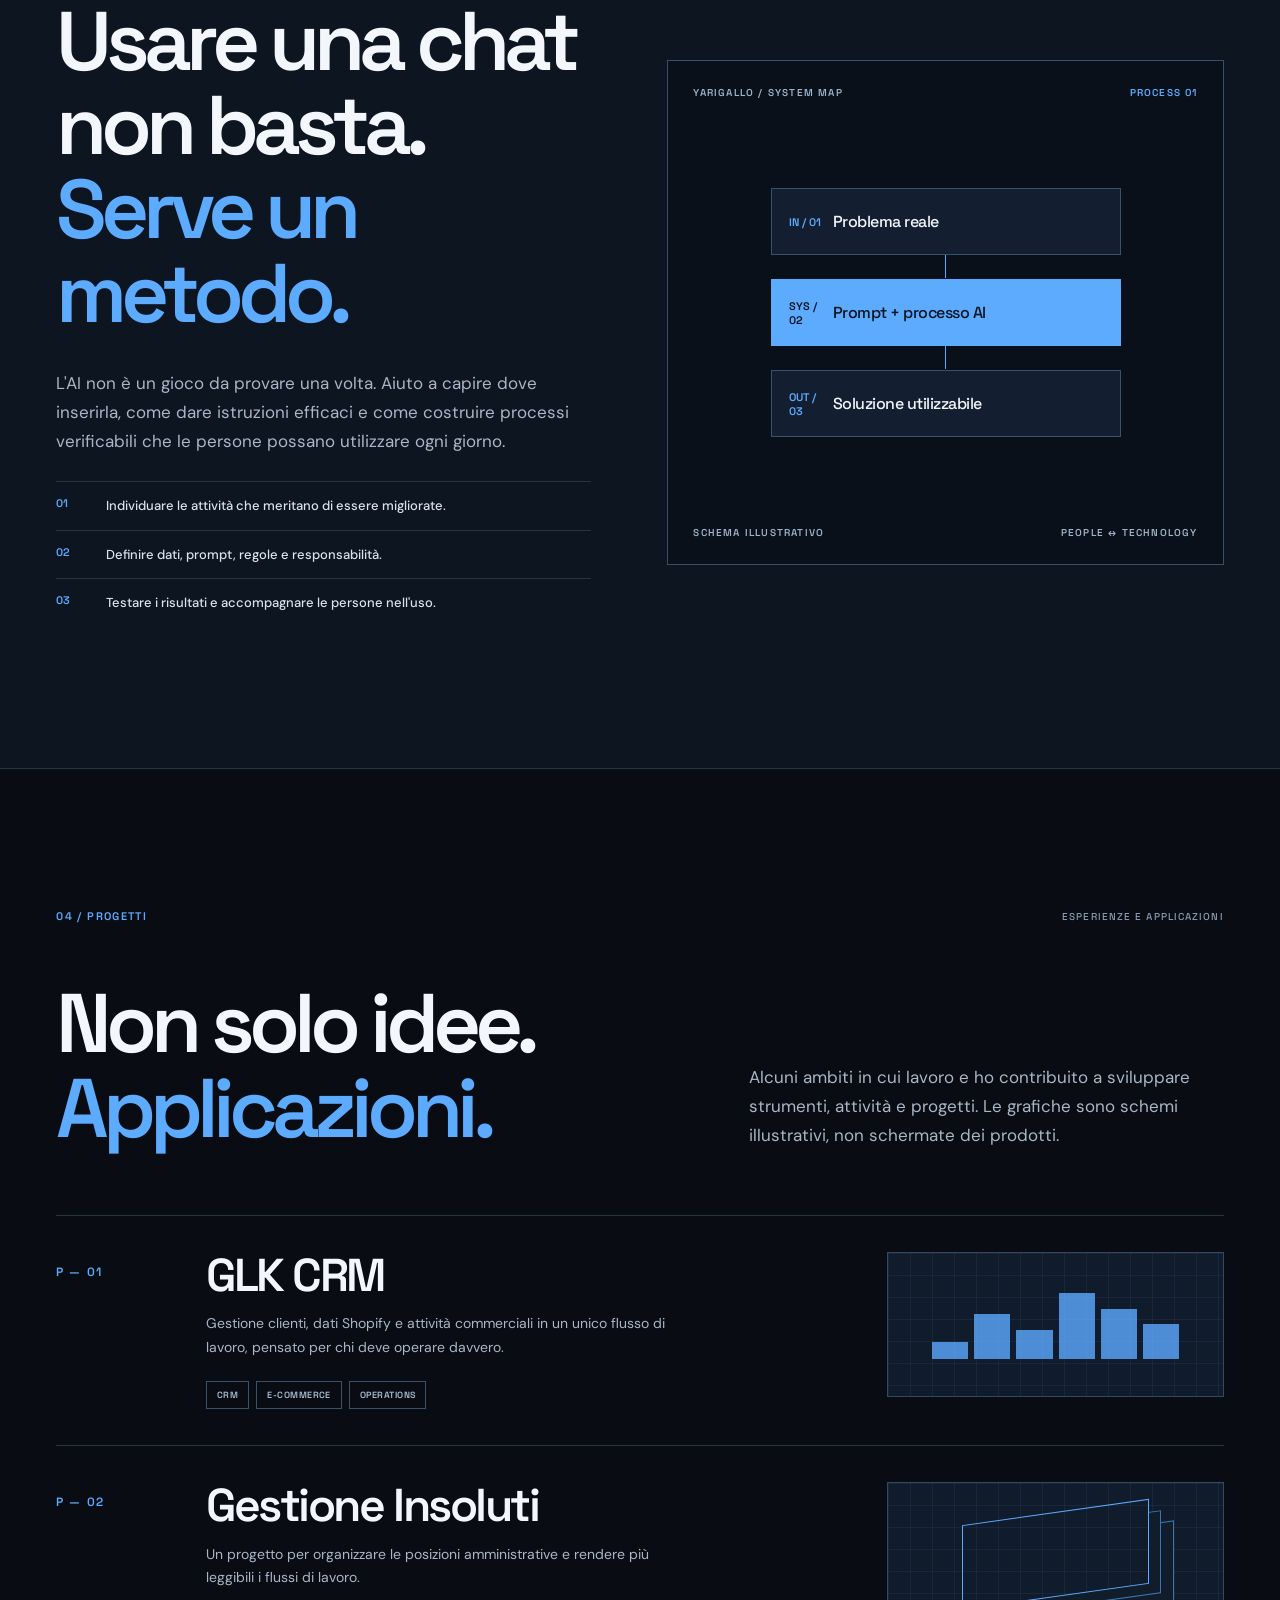
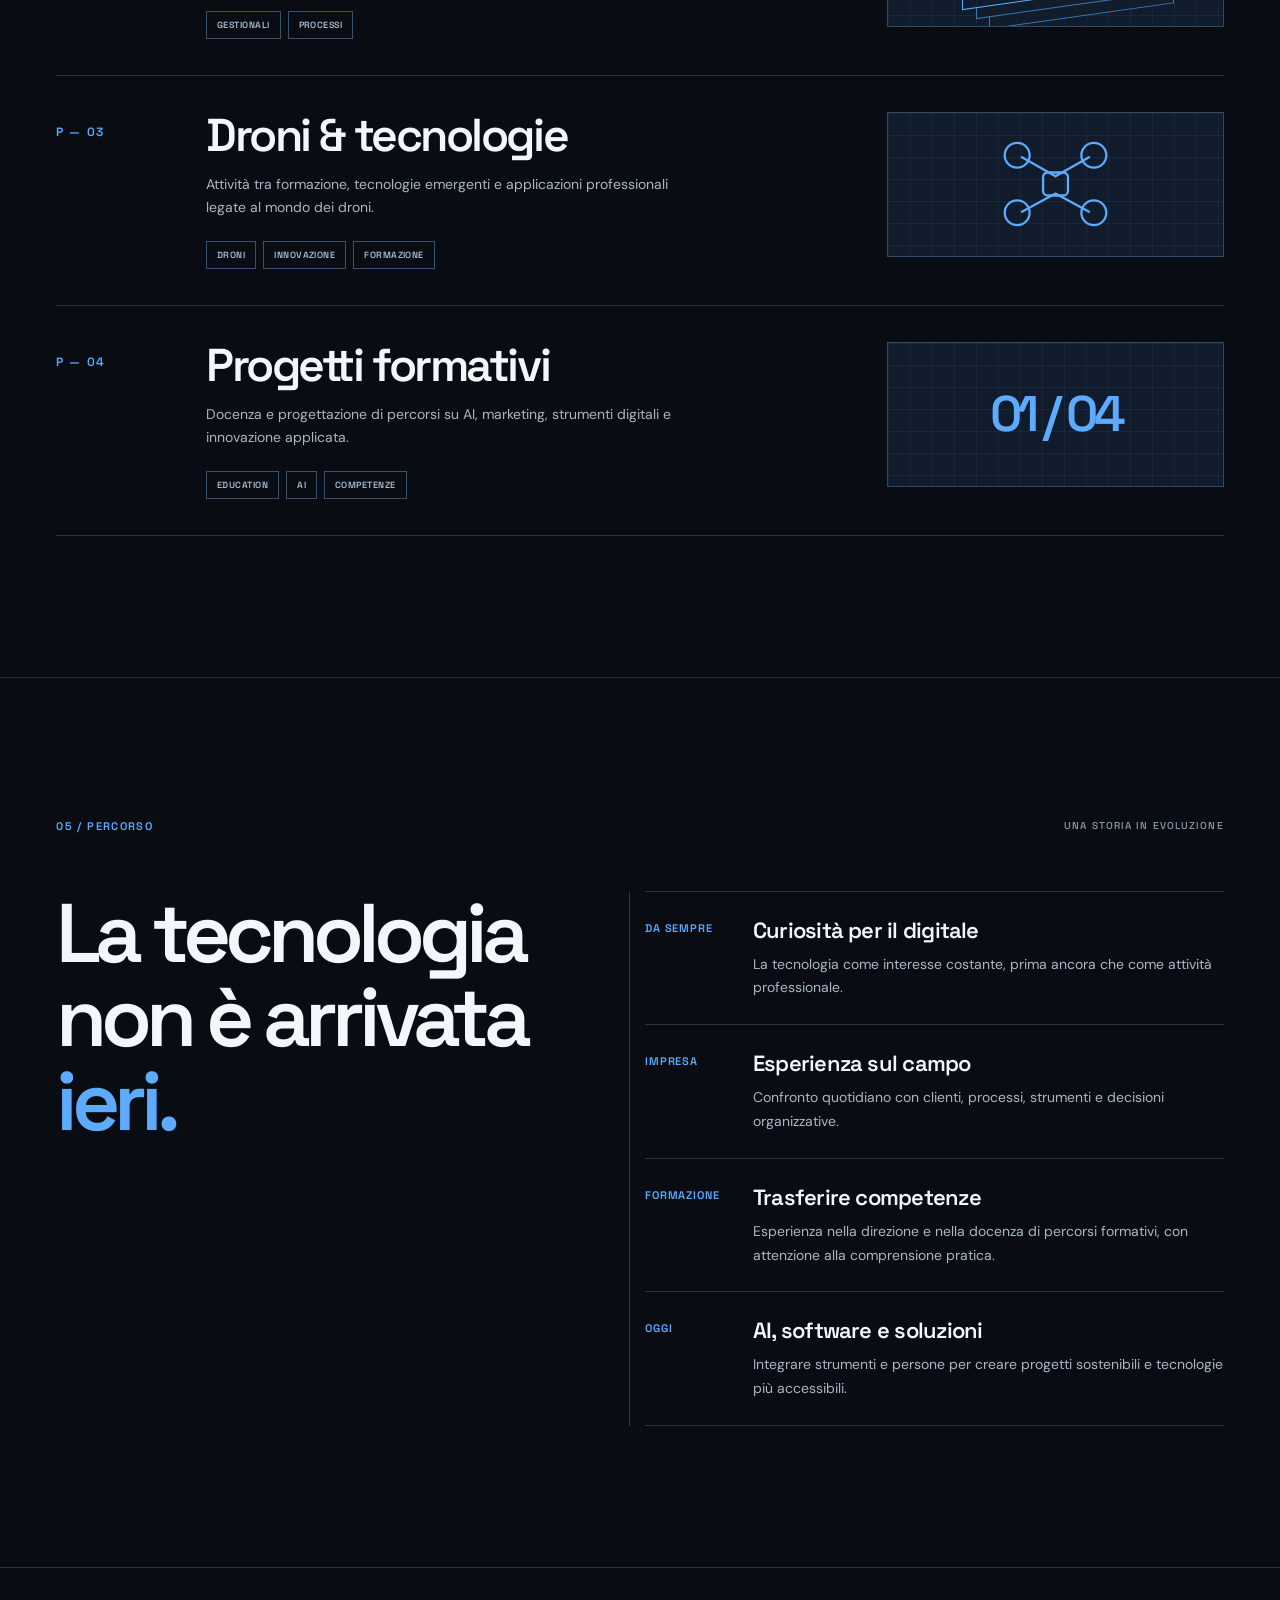
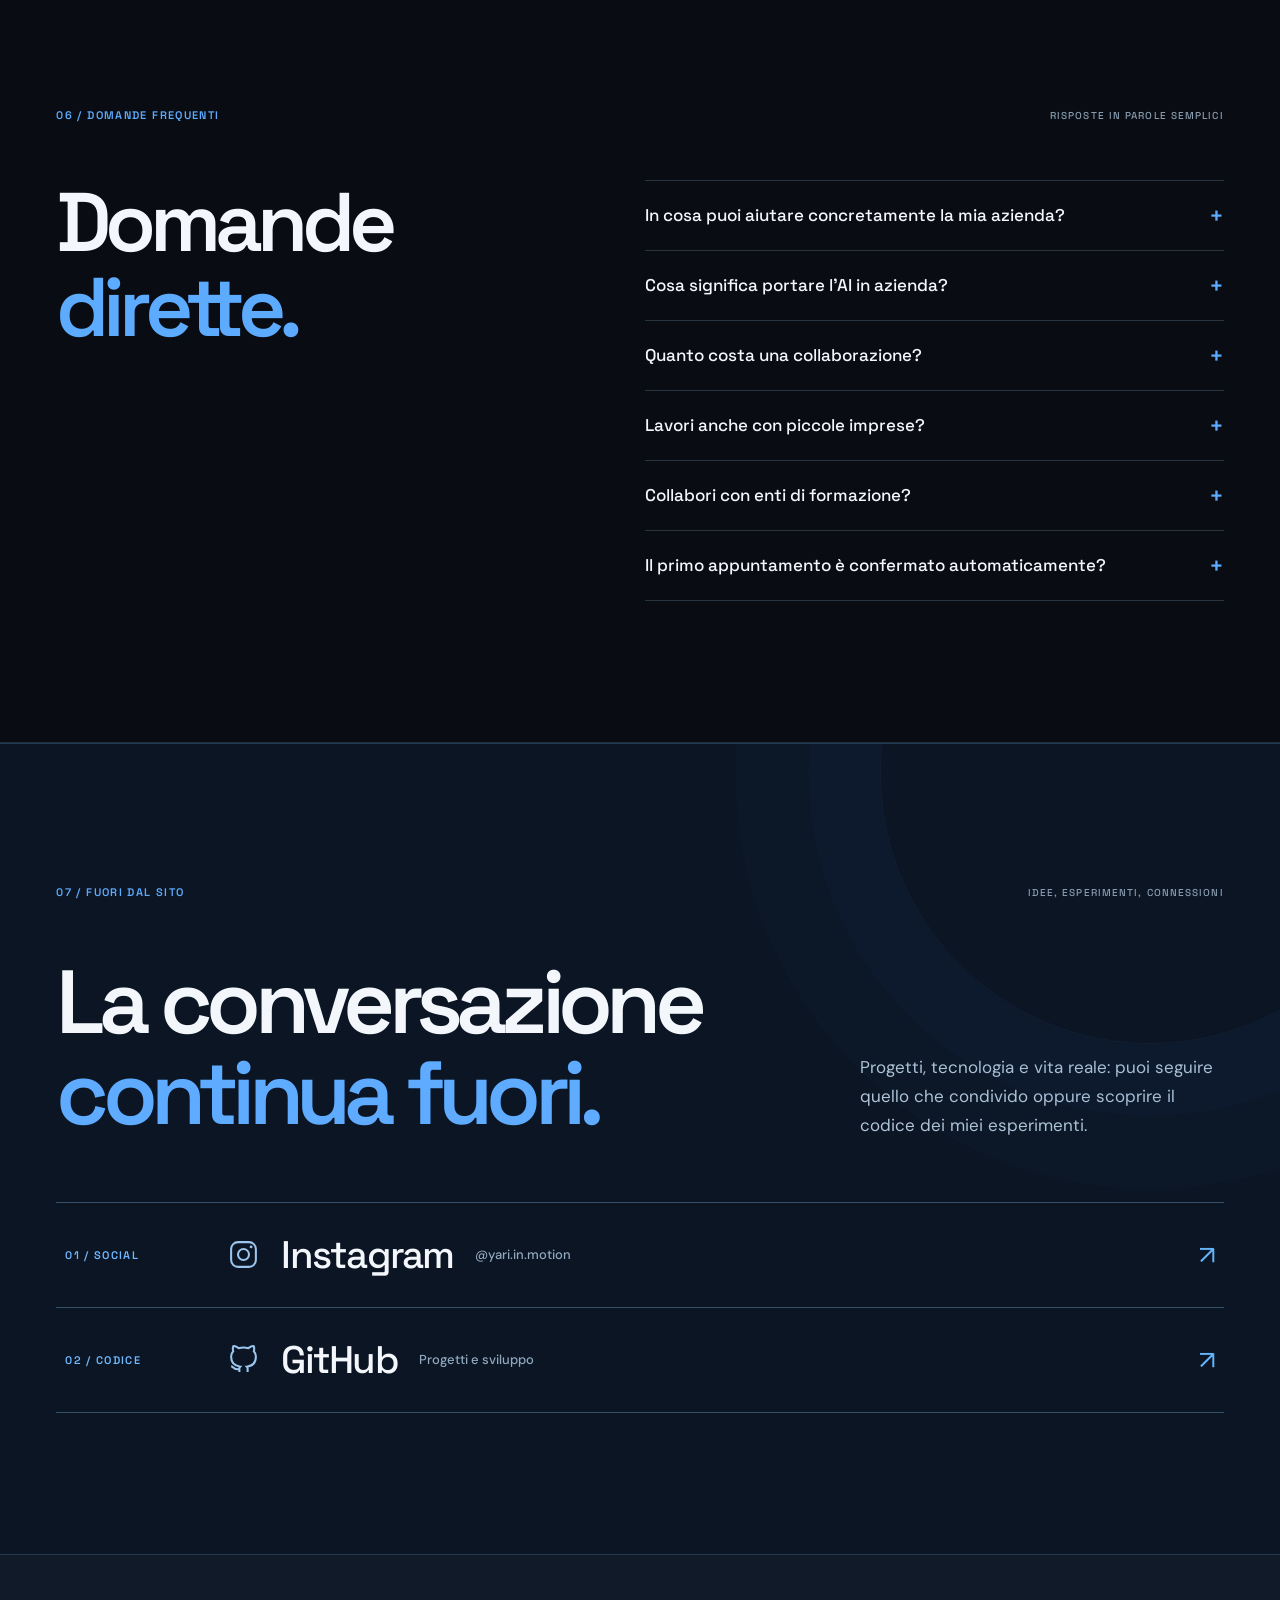
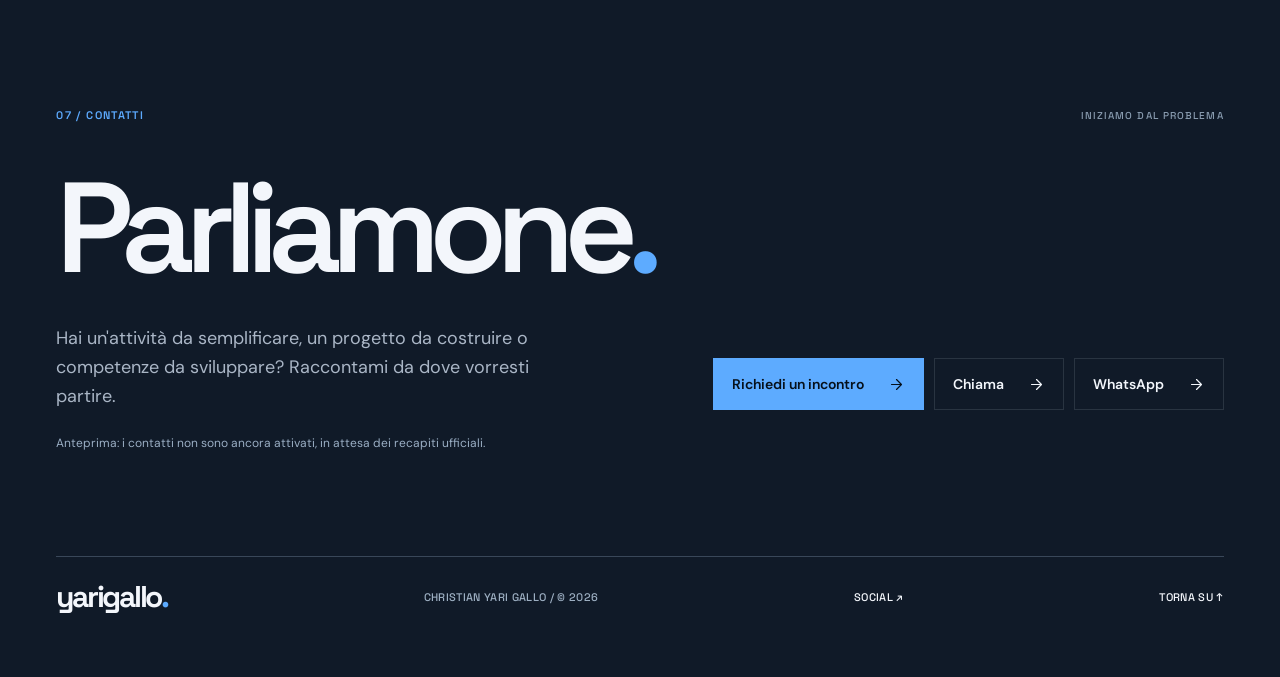
==== commit 73ef825b: "design: v3.3 interactive portrait, reactive cursor light, scroll tone transitions and verified socia" ====
--- a/anteprima-v3/index.html
+++ b/anteprima-v3/index.html
@@ -288,9 +288,59 @@
 .motion .reveal,.motion .skill.reveal{opacity:1!important;transform:none!important;filter:none!important;transition:none!important}
 }
 
+
+/* v3.3: purposeful responsive portrait, pointer light field, section contrast choreography */
+.hero{grid-template-columns:minmax(0,1.08fr) minmax(0,.92fr);align-items:center;gap:clamp(28px,4vw,66px)}
+.portrait{width:100%;max-height:760px;aspect-ratio:4/5.45;justify-self:end;border:1px solid #3e628b;box-shadow:0 40px 120px #0009,0 0 0 7px #12243b55;--portrait-x:0;--portrait-y:0}
+.portrait img{object-position:center 16%;transform:scale(1.04);transition:transform .65s cubic-bezier(.2,.7,.2,1),filter .5s}
+.portrait:hover img{transform:scale(1.09) translate(calc(var(--portrait-x) * 7px),calc(var(--portrait-y) * 7px))}
+.portrait::after{background:radial-gradient(390px circle at var(--glow-x,50%) var(--glow-y,30%),#4a9cef35,transparent 70%);mix-blend-mode:screen}
+.portrait:hover{box-shadow:0 44px 115px #000b,0 0 0 1px #3776b9,0 0 70px #2c77c522;transform:translateY(-5px)}
+.portrait .portrait-corner{position:absolute;right:16px;top:16px;z-index:3;display:flex;align-items:center;gap:10px;border:1px solid #b4ddff47;padding:9px 11px;background:#07111c9c;color:#D6ECFF;backdrop-filter:blur(8px);font:500 10px 'Space Grotesk',Arial,sans-serif;letter-spacing:.12em;text-transform:uppercase}
+.portrait .portrait-corner:before{content:'';width:6px;height:6px;border-radius:50%;background:var(--blue);box-shadow:0 0 0 4px #387ef32a}
+.cursor-aura{display:none;position:fixed;z-index:9;left:0;top:0;width:510px;height:510px;border-radius:50%;pointer-events:none;transform:translate3d(calc(var(--cursor-x,-1000px) - 50%),calc(var(--cursor-y,-1000px) - 50%),0);opacity:.72;mix-blend-mode:screen;background:radial-gradient(circle,#2359a02a 0%,#2763c211 35%,transparent 67%);will-change:transform}
+.cursor-aura:before{content:'';position:absolute;inset:38px;border-radius:50%;background-image:radial-gradient(circle,#a0bcdc9f .8px,transparent 1.6px);background-size:27px 27px;-webkit-mask-image:radial-gradient(circle,black,transparent 68%);mask-image:radial-gradient(circle,black,transparent 68%);opacity:.5}
+@media(hover:hover) and (pointer:fine) and (prefers-reduced-motion:no-preference){.cursor-aura{display:block}}
+/* Each light-toned section reveals gradually as it approaches the reading line. */
+[data-tone-transition]{--tone-progress:0;position:relative;isolation:isolate;background:rgb(calc(9 + 229 * var(--tone-progress)),calc(13 + 228 * var(--tone-progress)),calc(19 + 223 * var(--tone-progress)));transition:color .2s linear;border-bottom-color:color-mix(in srgb,#28384c,transparent 25%)}
+[data-tone-transition] .container{position:relative;z-index:1}
+[data-tone-transition] .section-heading,[data-tone-transition] .skill h3,[data-tone-transition] .project h3,[data-tone-transition] .questions summary{transition:color .15s linear}
+[data-tone-transition][data-contrast="light"]{color:#101c2b;--ink:#101c2b;--sub:#40546e;--edge:rgba(22,55,89,.2)}
+[data-tone-transition][data-contrast="light"] .section-heading,[data-tone-transition][data-contrast="light"] .skill h3,[data-tone-transition][data-contrast="light"] .project h3,[data-tone-transition][data-contrast="light"] .questions summary{color:#101c2b}
+[data-tone-transition][data-contrast="light"] .section-sub,[data-tone-transition][data-contrast="light"] .skill p,[data-tone-transition][data-contrast="light"] .project p,[data-tone-transition][data-contrast="light"] .questions p{color:#415873}
+[data-tone-transition][data-contrast="light"] .section-tag .right,[data-tone-transition][data-contrast="light"] .project-id,[data-tone-transition][data-contrast="light"] .project-brief{color:#47617b}
+[data-tone-transition][data-contrast="light"] .skill:hover,[data-tone-transition][data-contrast="light"] .project:hover{background:#d6e3f099}
+[data-tone-transition][data-contrast="light"] .questions details[open]{background:#d6e3f08a}
+[data-tone-transition][data-contrast="light"] .skill-list{border-top-color:#7d95ab}
+[data-tone-transition][data-contrast="light"] .skill,[data-tone-transition][data-contrast="light"] .project,[data-tone-transition][data-contrast="light"] .questions details{border-bottom-color:#b4c3d2}
+/* A restrained reveal edge creates continuity between opposing tones. */
+[data-tone-transition]::before{content:'';position:absolute;z-index:0;inset:0;pointer-events:none;background:linear-gradient(180deg,transparent 0%,#5395dc08 52%,transparent 100%);opacity:var(--tone-progress)}
+/* Social destination: editorial links rather than generic social badges */
+.social-section{padding:clamp(90px,11vw,160px) 0;background:#0B1523;border-top:1px solid #243851;border-bottom:1px solid #243851;scroll-margin-top:82px;position:relative;overflow:hidden}
+.social-section:before{content:'';position:absolute;width:540px;height:540px;right:-140px;top:-240px;pointer-events:none;border:1px solid #477caf19;border-radius:50%;box-shadow:0 0 0 72px #285d9b09,0 0 0 145px #285d9b08}
+.social-heading{display:grid;grid-template-columns:minmax(0,1.2fr) minmax(0,.6fr);gap:clamp(30px,6vw,90px);align-items:end;padding-bottom:62px}
+.social-heading h2{font:600 clamp(48px,7vw,104px)/1.02 'Space Grotesk',Arial,sans-serif;letter-spacing:-.075em;margin:0;text-wrap:balance}
+.social-heading h2 em{font-style:normal;color:#5eabff}
+.social-heading p{font-size:17px;color:#b2c5d9;line-height:1.7;max-width:420px;margin:0}
+.social-links{border-top:1px solid #37506a}
+.social-link{display:grid;grid-template-columns:140px minmax(0,1fr) 44px;align-items:center;gap:22px;padding:29px 9px;border-bottom:1px solid #37506a;text-decoration:none;color:inherit;transition:background .3s,padding .3s}
+.social-link:hover{background:#172940;padding-inline:22px}
+.social-number{font:600 11px 'Space Grotesk',Arial,sans-serif;color:#70b9ff;letter-spacing:.12em}
+.social-main{display:flex;align-items:center;gap:21px;flex-wrap:wrap;font:500 clamp(28px,3vw,44px)/1.2 'Space Grotesk',Arial,sans-serif;letter-spacing:-.045em}
+.social-main svg{width:33px;height:33px;color:#9bc5ed;flex:none}
+.social-main small{font:500 13px 'DM Sans',Arial,sans-serif;letter-spacing:normal;color:#91a9c1}
+.social-arrow{font-size:26px;color:#65b5fc;justify-self:end;transition:transform .25s}
+.social-link:hover .social-arrow{transform:translate(4px,-4px)}
+.social-link:focus-visible{outline:2px solid #79bdff;outline-offset:4px}
+@media(max-width:1100px){.hero{grid-template-columns:minmax(0,1fr) minmax(0,.9fr)}.portrait{aspect-ratio:4/5}}
+@media(max-width:760px){.hero{grid-template-columns:minmax(0,1fr);align-items:stretch}.portrait{max-height:none;width:min(100%,560px);aspect-ratio:1.04;justify-self:center;margin-inline:auto;box-shadow:0 17px 50px #0007}.portrait img{object-position:center 18%;transform:scale(1.025)}.social-heading{grid-template-columns:1fr;gap:20px;padding-bottom:35px}.social-link{grid-template-columns:62px minmax(0,1fr) 26px;gap:10px}.social-main{gap:10px}.social-main small{width:100%;padding-left:43px}.social-main svg{width:28px;height:28px}}
+@media(max-width:450px){.portrait{aspect-ratio:1.05}.portrait .portrait-corner{font-size:8px;right:12px;top:12px}.social-link{padding:22px 0}.social-number{font-size:9px}.social-main{font-size:27px;gap:8px}.social-main svg{width:25px;height:25px}.social-main small{padding-left:33px;font-size:11px}}
+@media(prefers-reduced-motion:reduce){.cursor-aura{display:none!important}[data-tone-transition]{--tone-progress:1;transition:none}.portrait,.portrait img{transition:none!important}}
+
 </style>
 </head>
 <body>
+<div class="cursor-aura" aria-hidden="true"></div>
 <div class="page-progress" aria-hidden="true"><span></span></div>
 <div class="section-indicator" aria-hidden="true"><span class="section-indicator-count">01</span><span class="section-indicator-rule"></span><span>06</span></div>
 
@@ -318,25 +368,35 @@
   <div class="hero-live" aria-label="Tecnologie applicate: AI, software, hardware e formazione"><span class="hero-live-prefix" aria-hidden="true">/</span><span class="hero-live-text" aria-hidden="true">AI che lavora davvero.</span><span class="type-caret" aria-hidden="true"></span></div><div class="hero-buttons"><a class="btn btn--primary" href="#progetti">Esplora i progetti <svg class="icon" viewBox="0 0 24 24"><path d="M5 12h14m-7-7 7 7-7 7"/></svg></a><a class="btn" href="#contatti">Raccontami la tua esigenza <svg class="icon" viewBox="0 0 24 24"><path d="M5 12h14m-7-7 7 7-7 7"/></svg></a></div>
   <div class="hero-meta"><span>PROBLEMA → SOLUZIONE</span><span>01 / 06 · SCOPRI ↓</span></div>
  </div>
- <figure class="portrait" aria-label="Ritratto professionale di Christian Yari Gallo" style="margin:0"><img width="768" height="960" alt="Ritratto professionale in bianco e nero di Christian Yari Gallo" decoding="async" fetchpriority="high" src="[data-uri]"><figcaption class="photo-label"><span>CHRISTIAN YARI GALLO</span><b>Y / 01</b></figcaption></figure>
+ <figure class="portrait" aria-label="Ritratto professionale di Christian Yari Gallo" style="margin:0"><div class="portrait-corner" aria-hidden="true">Human × Digital</div><img width="768" height="960" alt="Ritratto professionale in bianco e nero di Christian Yari Gallo" decoding="async" fetchpriority="high" src="[data-uri]"><figcaption class="photo-label"><span>CHRISTIAN YARI GALLO</span><b>Y / 01</b></figcaption></figure>
 </section>
 <div class="strip" aria-label="Ambiti di intervento"><div class="strip-motion" aria-label="AI · Software · Hardware · Formazione"><div class="strip-track"><div class="strip-segment"><em>AI applicata</em><i class="dot"></i><em>Software & processi</em><i class="dot"></i><em>Hardware & stampa</em><i class="dot"></i><em>Formazione</em><i class="dot"></i><em>Soluzioni concrete</em></div><div class="strip-segment" aria-hidden="true"><em>AI applicata</em><i class="dot"></i><em>Software & processi</em><i class="dot"></i><em>Hardware & stampa</em><i class="dot"></i><em>Formazione</em><i class="dot"></i><em>Soluzioni concrete</em></div></div></div></div>
 <section class="section" id="chi-sono"><div class="container"><div class="section-tag"><span class="index">01 / CHI SONO</span><span class="right">IL MIO MODO DI LAVORARE</span></div>
  <div class="about-grid"><div class="about-left reveal"><h2 class="section-heading">Prima le persone.<br><span class="lighter">Poi la tecnologia.</span></h2></div><div class="about-right reveal"><p>Mi piace <strong>entrare nelle problematiche di chi ho davanti</strong>, capire cosa non funziona e cercare la soluzione più utile, non quella più appariscente.</p><p>La tecnologia mi accompagna da sempre. Oggi metto insieme esperienza d'impresa, strumenti digitali e formazione per rendere accessibili possibilità che spesso sembrano complicate.</p><div class="about-mini"><div><span>Approccio</span><span>Ascolto, analisi, progettazione e supporto.</span></div><div><span>Con chi lavoro</span><span>Imprese, enti di formazione e organizzazioni.</span></div><div><span>Obiettivo</span><span>Semplificare il lavoro e sviluppare competenze.</span></div></div></div></div>
 </div></section>
-<section class="section capabilities" id="competenze"><div class="container"><div class="section-tag"><span class="index">02 / COMPETENZE</span><span class="right">COSA POSSO FARE PER TE</span></div><div class="intro-grid"><h2 class="section-heading reveal">Dall'idea<br>all'uso <span class="blu">reale.</span></h2><p class="section-sub reveal">Non separo il software dalla realtà. Un problema può richiedere un nuovo processo, un dispositivo migliore, un'applicazione o semplicemente una formazione efficace.</p></div>
+<section class="section capabilities" id="competenze" data-tone-transition="light" data-contrast="dark"><div class="container"><div class="section-tag"><span class="index">02 / COMPETENZE</span><span class="right">COSA POSSO FARE PER TE</span></div><div class="intro-grid"><h2 class="section-heading reveal">Dall'idea<br>all'uso <span class="blu">reale.</span></h2><p class="section-sub reveal">Non separo il software dalla realtà. Un problema può richiedere un nuovo processo, un dispositivo migliore, un'applicazione o semplicemente una formazione efficace.</p></div>
  <div class="skill-list"><div class="skill reveal"><span class="skill-index">01</span><h3>Intelligenza artificiale</h3><p>Prompt, flussi, assistenti e architetture per introdurre l'AI nelle attività quotidiane.</p><span class="arrow" aria-hidden="true">↗</span></div><div class="skill reveal"><span class="skill-index">02</span><h3>Software e processi</h3><p>CRM, gestionali, dashboard, automazioni e collegamenti tra strumenti.</p><span class="arrow" aria-hidden="true">↗</span></div><div class="skill reveal"><span class="skill-index">03</span><h3>Hardware e stampa</h3><p>Valutazione di dispositivi, attrezzature, sistemi di stampa e soluzioni integrate.</p><span class="arrow" aria-hidden="true">↗</span></div><div class="skill reveal"><span class="skill-index">04</span><h3>Formazione e innovazione</h3><p>Docenza, laboratori su AI e droni, progettazione di percorsi e competenze digitali.</p><span class="arrow" aria-hidden="true">↗</span></div></div>
 </div></section>
 <section class="section ai-section" id="ai"><div class="container"><div class="section-tag"><span class="index">03 / AI IN AZIENDA</span><span class="right">DAL PROMPT AL PROCESSO</span></div><div class="ai-layout"><div class="reveal"><h2 class="section-heading">Usare una chat<br>non basta.<br><em>Serve un metodo.</em></h2><p class="section-sub">L'AI non è un gioco da provare una volta. Aiuto a capire dove inserirla, come dare istruzioni efficaci e come costruire processi verificabili che le persone possano utilizzare ogni giorno.</p><div class="ai-steps"><div><span>01</span><strong>Individuare le attività che meritano di essere migliorate.</strong></div><div><span>02</span><strong>Definire dati, prompt, regole e responsabilità.</strong></div><div><span>03</span><strong>Testare i risultati e accompagnare le persone nell'uso.</strong></div></div></div><div class="ai-diagram reveal" aria-label="Schema concettuale di un flusso di lavoro con intelligenza artificiale"><div class="diagram-head"><span>YARIGALLO / SYSTEM MAP</span><span>PROCESS 01</span></div><div class="flow-blocks"><div class="flow-box"><span>IN / 01</span><b>Problema reale</b></div><div class="flow-line"></div><div class="flow-box flow-box--focus"><span>SYS / 02</span><b>Prompt + processo AI</b></div><div class="flow-line"></div><div class="flow-box"><span>OUT / 03</span><b>Soluzione utilizzabile</b></div></div><div class="diagram-foot"><span>SCHEMA ILLUSTRATIVO</span><span>PEOPLE ↔ TECHNOLOGY</span></div></div></div></div></section>
-<section class="section" id="progetti"><div class="container"><div class="section-tag"><span class="index">04 / PROGETTI</span><span class="right">ESPERIENZE E APPLICAZIONI</span></div><div class="projects-intro"><h2 class="section-heading reveal">Non solo idee.<br><span class="blu">Applicazioni.</span></h2><p class="section-sub reveal">Alcuni ambiti in cui lavoro e ho contribuito a sviluppare strumenti, attività e progetti. Le grafiche sono schemi illustrativi, non schermate dei prodotti.</p></div>
+<section class="section" id="progetti" data-tone-transition="light" data-contrast="dark"><div class="container"><div class="section-tag"><span class="index">04 / PROGETTI</span><span class="right">ESPERIENZE E APPLICAZIONI</span></div><div class="projects-intro"><h2 class="section-heading reveal">Non solo idee.<br><span class="blu">Applicazioni.</span></h2><p class="section-sub reveal">Alcuni ambiti in cui lavoro e ho contribuito a sviluppare strumenti, attività e progetti. Le grafiche sono schemi illustrativi, non schermate dei prodotti.</p></div>
  <div class="project reveal"><span class="project-id">P — 01</span><div><h3>GLK CRM</h3><p>Gestione clienti, dati Shopify e attività commerciali in un unico flusso di lavoro, pensato per chi deve operare davvero.</p><div class="project-tags"><span>CRM</span><span>E-COMMERCE</span><span>OPERATIONS</span></div></div><div class="project-visual" aria-hidden="true"><div class="visual-data"><i></i><i></i><i></i><i></i><i></i><i></i></div></div></div>
  <div class="project reveal"><span class="project-id">P — 02</span><div><h3>Gestione Insoluti</h3><p>Un progetto per organizzare le posizioni amministrative e rendere più leggibili i flussi di lavoro.</p><div class="project-tags"><span>GESTIONALI</span><span>PROCESSI</span></div></div><div class="project-visual" aria-hidden="true"><div class="visual-stack"></div></div></div>
  <div class="project reveal"><span class="project-id">P — 03</span><div><h3>Droni & tecnologie</h3><p>Attività tra formazione, tecnologie emergenti e applicazioni professionali legate al mondo dei droni.</p><div class="project-tags"><span>DRONI</span><span>INNOVAZIONE</span><span>FORMAZIONE</span></div></div><div class="project-visual" aria-hidden="true"><div class="visual-drone"><svg viewBox="0 0 120 100"><path d="M60 42L25 22M60 42l35-20M60 60L25 79m35-19 35 19"/><rect x="47" y="38" width="26" height="24" rx="5"/><circle cx="20" cy="20" r="13"/><circle cx="100" cy="20" r="13"/><circle cx="20" cy="80" r="13"/><circle cx="100" cy="80" r="13"/></svg></div></div></div>
  <div class="project reveal"><span class="project-id">P — 04</span><div><h3>Progetti formativi</h3><p>Docenza e progettazione di percorsi su AI, marketing, strumenti digitali e innovazione applicata.</p><div class="project-tags"><span>EDUCATION</span><span>AI</span><span>COMPETENZE</span></div></div><div class="project-visual" aria-hidden="true"><span class="visual-class">01 / 04</span></div></div>
 </div></section>
 <section class="section" id="percorso"><div class="container"><div class="section-tag"><span class="index">05 / PERCORSO</span><span class="right">UNA STORIA IN EVOLUZIONE</span></div><div class="journey-layout"><h2 class="section-heading reveal">La tecnologia<br>non è arrivata<br><span class="blu">ieri.</span></h2><div class="timeline reveal"><div class="moment"><span class="moment-index">DA SEMPRE</span><div><h3>Curiosità per il digitale</h3><p>La tecnologia come interesse costante, prima ancora che come attività professionale.</p></div></div><div class="moment"><span class="moment-index">IMPRESA</span><div><h3>Esperienza sul campo</h3><p>Confronto quotidiano con clienti, processi, strumenti e decisioni organizzative.</p></div></div><div class="moment"><span class="moment-index">FORMAZIONE</span><div><h3>Trasferire competenze</h3><p>Esperienza nella direzione e nella docenza di percorsi formativi, con attenzione alla comprensione pratica.</p></div></div><div class="moment"><span class="moment-index">OGGI</span><div><h3>AI, software e soluzioni</h3><p>Integrare strumenti e persone per creare progetti sostenibili e tecnologie più accessibili.</p></div></div></div></div></div></section>
-<section class="section" id="faq"><div class="container"><div class="section-tag"><span class="index">06 / DOMANDE FREQUENTI</span><span class="right">RISPOSTE IN PAROLE SEMPLICI</span></div><div class="faq-layout"><h2 class="section-heading reveal">Domande<br><span class="blu">dirette.</span></h2><div class="questions reveal"><details><summary>In cosa puoi aiutare concretamente la mia azienda?</summary><p>Posso analizzare un problema operativo e valutare strumenti come CRM, dashboard, automazioni, AI, dispositivi e soluzioni integrate. La scelta parte dalle esigenze, non dalla tecnologia più recente.</p></details><details><summary>Cosa significa portare l'AI in azienda?</summary><p>Individuare processi adatti, progettare istruzioni e flussi di lavoro, definire controlli e accompagnare le persone nell'uso quotidiano, senza trattare l'AI come un esperimento isolato.</p></details><details><summary>Quanto costa una collaborazione?</summary><p>Dipende dalla complessità del problema e dalle attività necessarie. Prima di avviare un incarico vengono chiariti obiettivi, modalità e condizioni economiche.</p></details><details><summary>Lavori anche con piccole imprese?</summary><p>Sì. Spesso il miglioramento più utile nasce da un problema specifico, affrontato con strumenti proporzionati.</p></details><details><summary>Collabori con enti di formazione?</summary><p>Sì, con attività di docenza, progettazione e laboratori sulle tecnologie emergenti, AI, droni e competenze digitali.</p></details><details><summary>Il primo appuntamento è confermato automaticamente?</summary><p>No. Ogni richiesta viene valutata e l'incontro viene concordato successivamente. Non è dichiarato automaticamente gratuito né a pagamento.</p></details></div></div></div></section>
-<section class="contact" id="contatti"><div class="container"><div class="section-tag"><span class="index">07 / CONTATTI</span><span class="right">INIZIAMO DAL PROBLEMA</span></div><h2 class="contact-title">Parliamone<span>.</span></h2><div class="contact-sub"><p>Hai un'attività da semplificare, un progetto da costruire o competenze da sviluppare? Raccontami da dove vorresti partire.</p><div class="contact-actions"><button type="button" class="btn btn--primary" id="appointment-open">Richiedi un incontro <svg class="icon" viewBox="0 0 24 24"><path d="M5 12h14m-7-7 7 7-7 7"/></svg></button><button type="button" class="btn" id="phone-open">Chiama <svg class="icon" viewBox="0 0 24 24"><path d="M5 12h14m-7-7 7 7-7 7"/></svg></button><button type="button" class="btn" id="whatsapp-open">WhatsApp <svg class="icon" viewBox="0 0 24 24"><path d="M5 12h14m-7-7 7 7-7 7"/></svg></button></div></div><p id="contact-status" role="status" aria-live="polite" style="font-size:12px;color:#9AAEC4;margin-top:25px">Anteprima: i contatti non sono ancora attivati, in attesa dei recapiti ufficiali.</p><div class="footer"><a class="brand" href="#inizio">yari<span>gallo</span><span>.</span></a><span>CHRISTIAN YARI GALLO / © <span id="year"></span></span><a href="#inizio">TORNA SU ↑</a></div></div></section>
+<section class="section" id="faq" data-tone-transition="light" data-contrast="dark"><div class="container"><div class="section-tag"><span class="index">06 / DOMANDE FREQUENTI</span><span class="right">RISPOSTE IN PAROLE SEMPLICI</span></div><div class="faq-layout"><h2 class="section-heading reveal">Domande<br><span class="blu">dirette.</span></h2><div class="questions reveal"><details><summary>In cosa puoi aiutare concretamente la mia azienda?</summary><p>Posso analizzare un problema operativo e valutare strumenti come CRM, dashboard, automazioni, AI, dispositivi e soluzioni integrate. La scelta parte dalle esigenze, non dalla tecnologia più recente.</p></details><details><summary>Cosa significa portare l'AI in azienda?</summary><p>Individuare processi adatti, progettare istruzioni e flussi di lavoro, definire controlli e accompagnare le persone nell'uso quotidiano, senza trattare l'AI come un esperimento isolato.</p></details><details><summary>Quanto costa una collaborazione?</summary><p>Dipende dalla complessità del problema e dalle attività necessarie. Prima di avviare un incarico vengono chiariti obiettivi, modalità e condizioni economiche.</p></details><details><summary>Lavori anche con piccole imprese?</summary><p>Sì. Spesso il miglioramento più utile nasce da un problema specifico, affrontato con strumenti proporzionati.</p></details><details><summary>Collabori con enti di formazione?</summary><p>Sì, con attività di docenza, progettazione e laboratori sulle tecnologie emergenti, AI, droni e competenze digitali.</p></details><details><summary>Il primo appuntamento è confermato automaticamente?</summary><p>No. Ogni richiesta viene valutata e l'incontro viene concordato successivamente. Non è dichiarato automaticamente gratuito né a pagamento.</p></details></div></div></div></section>
+<section class="social-section" id="social" aria-labelledby="social-title">
+ <div class="container">
+  <div class="section-tag"><span class="index">07 / FUORI DAL SITO</span><span class="right">IDEE, ESPERIMENTI, CONNESSIONI</span></div>
+  <div class="social-heading reveal"><h2 id="social-title">La conversazione<br><em>continua fuori.</em></h2><p>Progetti, tecnologia e vita reale: puoi seguire quello che condivido oppure scoprire il codice dei miei esperimenti.</p></div>
+  <div class="social-links">
+   <a class="social-link reveal" href="https://www.instagram.com/yari.in.motion/" target="_blank" rel="noopener noreferrer" aria-label="Apri il profilo Instagram yari.in.motion in una nuova scheda"><span class="social-number">01 / SOCIAL</span><span class="social-main"><svg aria-hidden="true" viewBox="0 0 24 24" fill="none" stroke="currentColor" stroke-width="1.5"><rect x="3" y="3" width="18" height="18" rx="5"/><circle cx="12" cy="12" r="4"/><circle cx="17.5" cy="6.5" r="1" fill="currentColor" stroke="none"/></svg>Instagram <small>@yari.in.motion</small></span><span class="social-arrow" aria-hidden="true">↗</span></a>
+   <a class="social-link reveal" href="https://github.com/thedigitalrooster-maker" target="_blank" rel="noopener noreferrer" aria-label="Apri il profilo GitHub in una nuova scheda"><span class="social-number">02 / CODICE</span><span class="social-main"><svg aria-hidden="true" viewBox="0 0 24 24" fill="none" stroke="currentColor" stroke-width="1.5"><path d="M9 19c-4 .9-4-2-6-2m12 4v-2.3a2 2 0 0 0-.6-1.5c3.2-.36 6.6-1.54 6.6-7.12A5.5 5.5 0 0 0 19.5 6a5.1 5.1 0 0 0-.09-3.7s-1.18-.38-3.87 1.47a13.4 13.4 0 0 0-7.04 0C5.81 1.92 4.63 2.3 4.63 2.3A5.1 5.1 0 0 0 4.54 6 5.5 5.5 0 0 0 3 10.08c0 5.56 3.4 6.76 6.6 7.12a2 2 0 0 0-.6 1.5V21"/></svg>GitHub <small>Progetti e sviluppo</small></span><span class="social-arrow" aria-hidden="true">↗</span></a>
+  </div>
+ </div>
+</section>
+<section class="contact" id="contatti"><div class="container"><div class="section-tag"><span class="index">07 / CONTATTI</span><span class="right">INIZIAMO DAL PROBLEMA</span></div><h2 class="contact-title">Parliamone<span>.</span></h2><div class="contact-sub"><p>Hai un'attività da semplificare, un progetto da costruire o competenze da sviluppare? Raccontami da dove vorresti partire.</p><div class="contact-actions"><button type="button" class="btn btn--primary" id="appointment-open">Richiedi un incontro <svg class="icon" viewBox="0 0 24 24"><path d="M5 12h14m-7-7 7 7-7 7"/></svg></button><button type="button" class="btn" id="phone-open">Chiama <svg class="icon" viewBox="0 0 24 24"><path d="M5 12h14m-7-7 7 7-7 7"/></svg></button><button type="button" class="btn" id="whatsapp-open">WhatsApp <svg class="icon" viewBox="0 0 24 24"><path d="M5 12h14m-7-7 7 7-7 7"/></svg></button></div></div><p id="contact-status" role="status" aria-live="polite" style="font-size:12px;color:#9AAEC4;margin-top:25px">Anteprima: i contatti non sono ancora attivati, in attesa dei recapiti ufficiali.</p><div class="footer"><a class="brand" href="#inizio">yari<span>gallo</span><span>.</span></a><span>CHRISTIAN YARI GALLO / © <span id="year"></span></span><a href="#social">SOCIAL ↗</a><a href="#inizio">TORNA SU ↑</a></div></div></section>
 </main>
 <dialog id="appointment-dialog" aria-labelledby="dialog-title"><div class="dialog-head"><h2 id="dialog-title">Richiedi un incontro</h2><button type="button" class="dialog-close" id="dialog-close" aria-label="Chiudi">×</button></div><p class="form-note">La richiesta è soggetta a valutazione, non è una prenotazione confermata. Questa anteprima non invia informazioni.</p><form class="contact-form" id="appointment-form"><label>Nome e cognome<input name="nome" autocomplete="name" required maxlength="90"></label><label>Email<input type="email" name="email" autocomplete="email" required maxlength="120"></label><label>Impresa o ente<input name="organizzazione" maxlength="100"></label><label>Che tipo di supporto cerchi?<select name="tipo"><option>Soluzioni digitali e AI</option><option>Formazione</option><option>Hardware e sistemi</option><option>Altro</option></select></label><label>Di cosa vuoi parlare?<textarea name="messaggio" maxlength="1500" required></textarea></label><button type="submit" class="btn btn--primary">Verifica disponibilità <span>↗</span></button><p id="form-status" class="form-note" role="status"></p></form></dialog>
 <script>
@@ -364,7 +424,7 @@
 dialog.addEventListener('click',event=>{if(event.target===dialog)dialog.close()});
 document.querySelector('#appointment-form').addEventListener('submit',event=>{event.preventDefault();const note=document.querySelector('#form-status');if(!SETTINGS.email||!SETTINGS.privacyPublished){note.textContent='Modulo non ancora attivo: mancano email professionale e informativa privacy. Nessun dato è stato inviato.';return;}note.textContent='Questa versione è una dimostrazione: per inviare la richiesta sarà necessario configurare il servizio di raccolta dati.';});
 
-/* Motion art direction v3.2 — opt-in by capability, input type and motion preference */
+/* Motion art direction v3.3 — opt-in by capability, input type and motion preference */
 (function(){
   const motionReduce=window.matchMedia('(prefers-reduced-motion: reduce)').matches;
   const $=(q,root=document)=>root.querySelector(q), $$=(q,root=document)=>Array.from(root.querySelectorAll(q));
@@ -446,5 +506,39 @@
   }
 })();
 
+
+/* yarigallo v3.3 — pointer ambient + progressive section inversion */
+(function(){
+ const reduce=matchMedia('(prefers-reduced-motion: reduce)').matches;
+ const fine=matchMedia('(hover:hover) and (pointer:fine)').matches;
+ const light=document.querySelector('.cursor-aura');
+ const photo=document.querySelector('.portrait');
+ const toneSections=Array.from(document.querySelectorAll('[data-tone-transition]'));
+ let pending=false,lastX=-1000,lastY=-1000;
+ if(light && fine && !reduce){
+   window.addEventListener('pointermove',e=>{if(e.pointerType!=='mouse'&&e.pointerType!=='pen')return;lastX=e.clientX;lastY=e.clientY;if(pending)return;pending=true;requestAnimationFrame(()=>{light.style.setProperty('--cursor-x',lastX+'px');light.style.setProperty('--cursor-y',lastY+'px');pending=false;});},{passive:true});
+   window.addEventListener('pointerleave',()=>{light.style.setProperty('--cursor-x','-1000px');light.style.setProperty('--cursor-y','-1000px')},{passive:true});
+   photo?.addEventListener('pointermove',e=>{const r=photo.getBoundingClientRect();photo.style.setProperty('--portrait-x',((e.clientX-r.left)/r.width-.5).toFixed(2));photo.style.setProperty('--portrait-y',((e.clientY-r.top)/r.height-.5).toFixed(2));},{passive:true});
+   photo?.addEventListener('pointerleave',()=>{photo.style.setProperty('--portrait-x','0');photo.style.setProperty('--portrait-y','0')},{passive:true});
+ }
+ let tick=false;
+ function repaintTone(){
+   const h=window.innerHeight || 760;
+   toneSections.forEach(section=>{
+     const rect=section.getBoundingClientRect();
+     const p=reduce?1:Math.max(0,Math.min(1,(h*.89-rect.top)/(h*.77)));
+     const rounded=Math.round(p*100)/100;
+     if(section.style.getPropertyValue('--tone-progress')!==String(rounded))section.style.setProperty('--tone-progress',String(rounded));
+     const contrast=p>.465?'light':'dark';
+     if(section.dataset.contrast!==contrast)section.dataset.contrast=contrast;
+   });
+   tick=false;
+ }
+ function scheduleTone(){if(!tick){tick=true;requestAnimationFrame(repaintTone)}}
+ window.addEventListener('scroll',scheduleTone,{passive:true});
+ window.addEventListener('resize',scheduleTone,{passive:true});
+ window.addEventListener('pageshow',scheduleTone);
+ repaintTone();
+})();
 </script>
 </body></html>
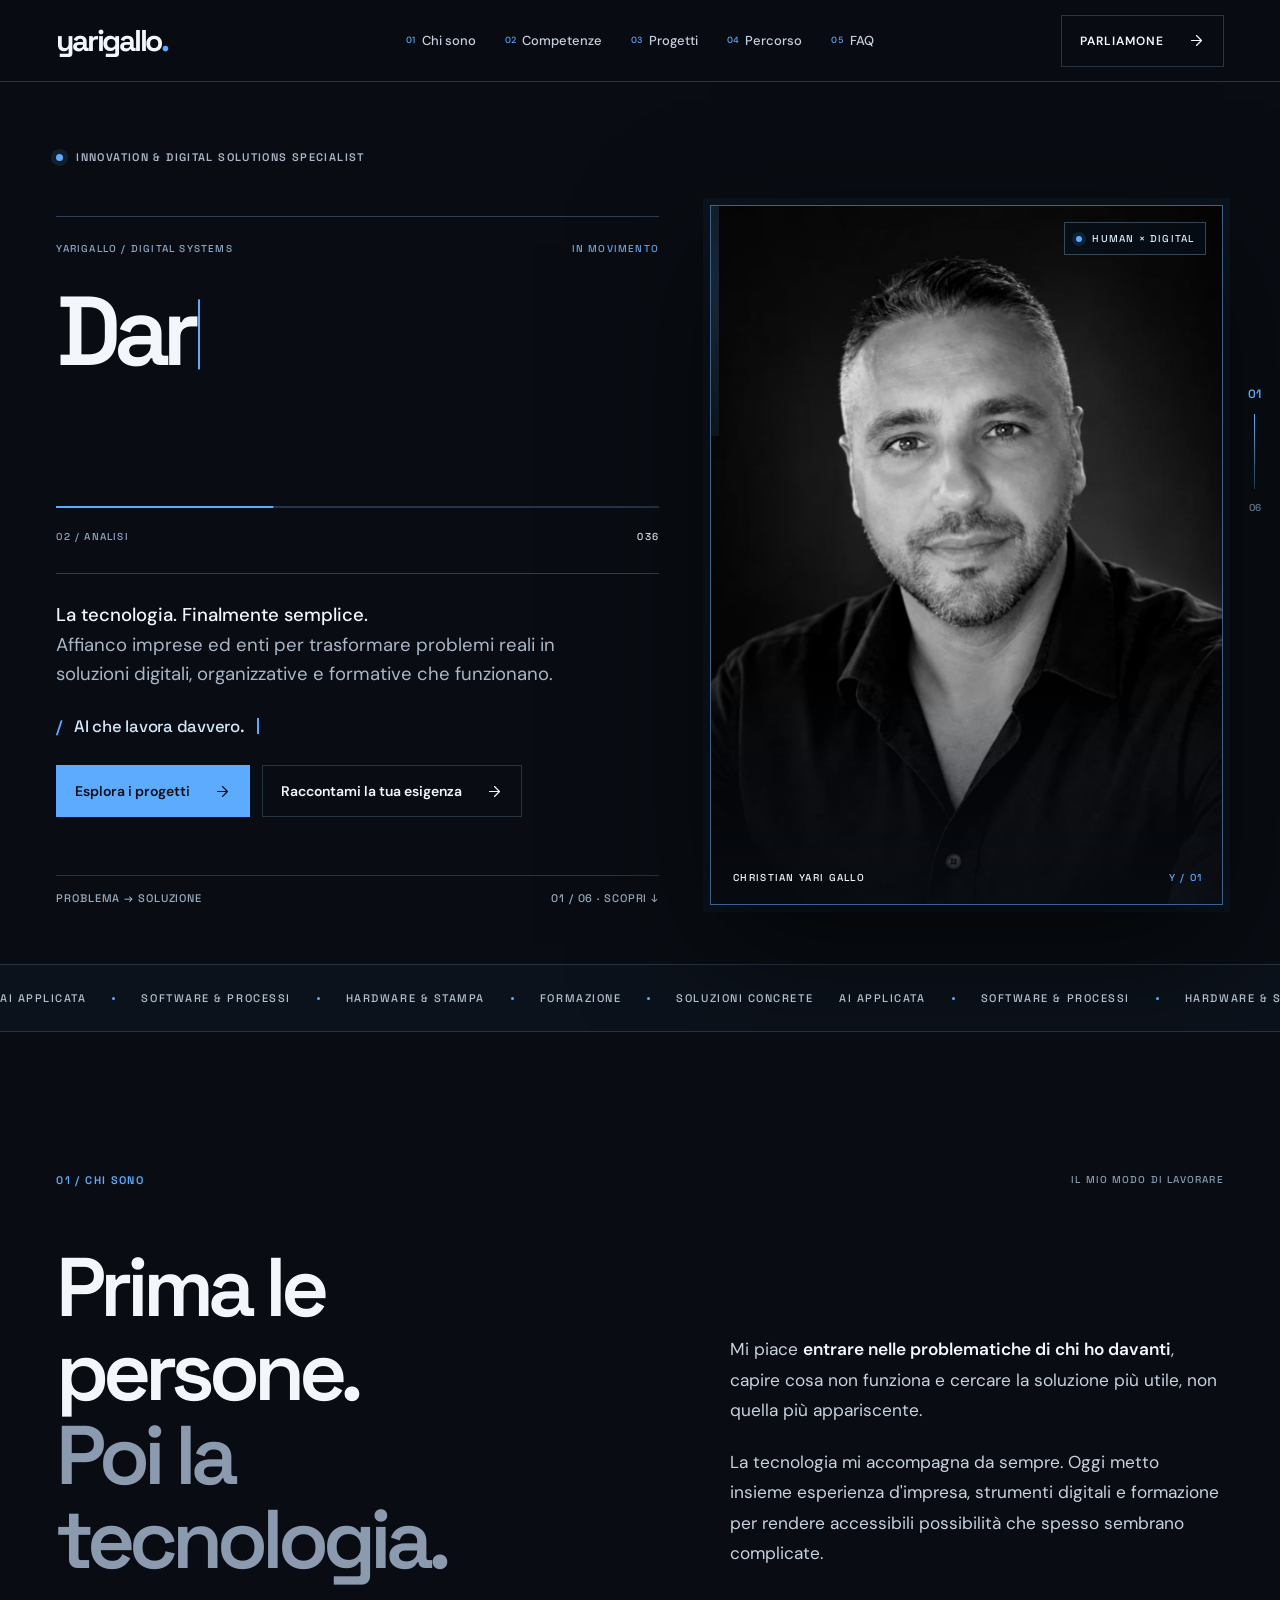
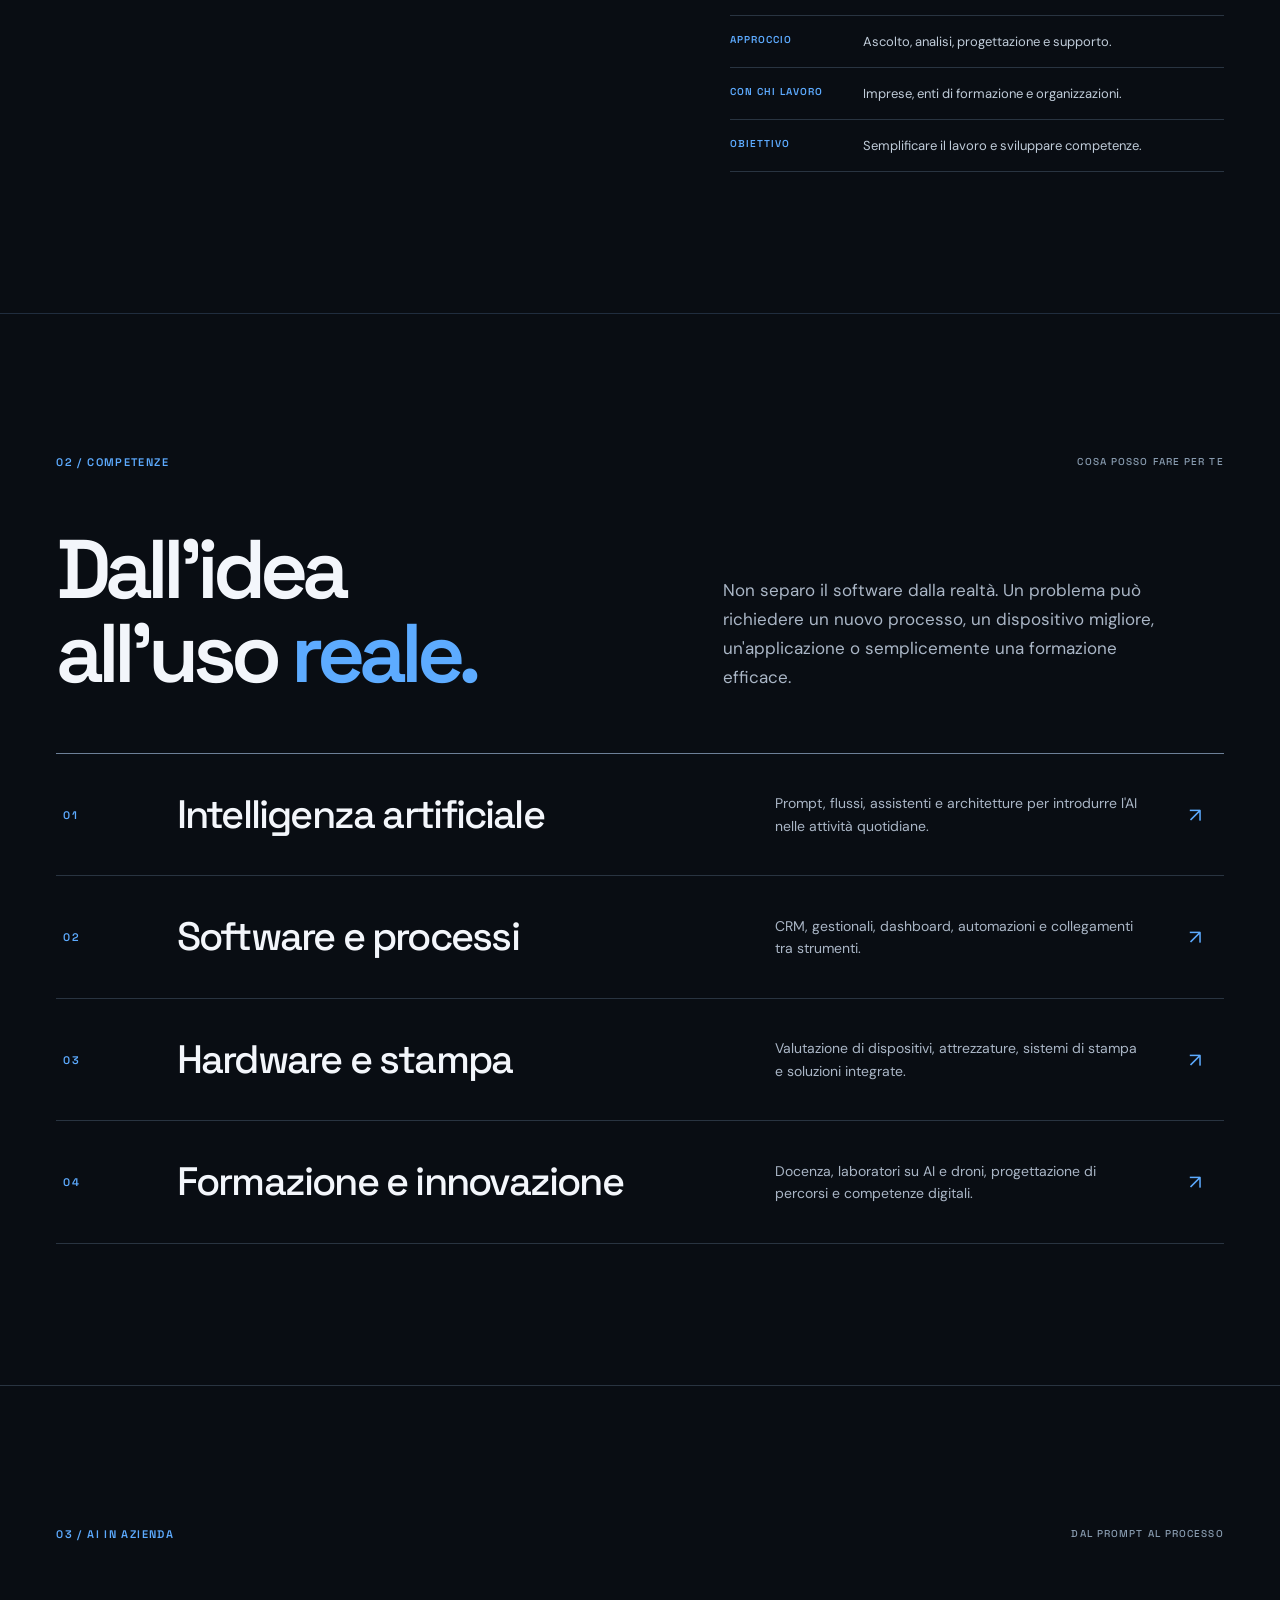
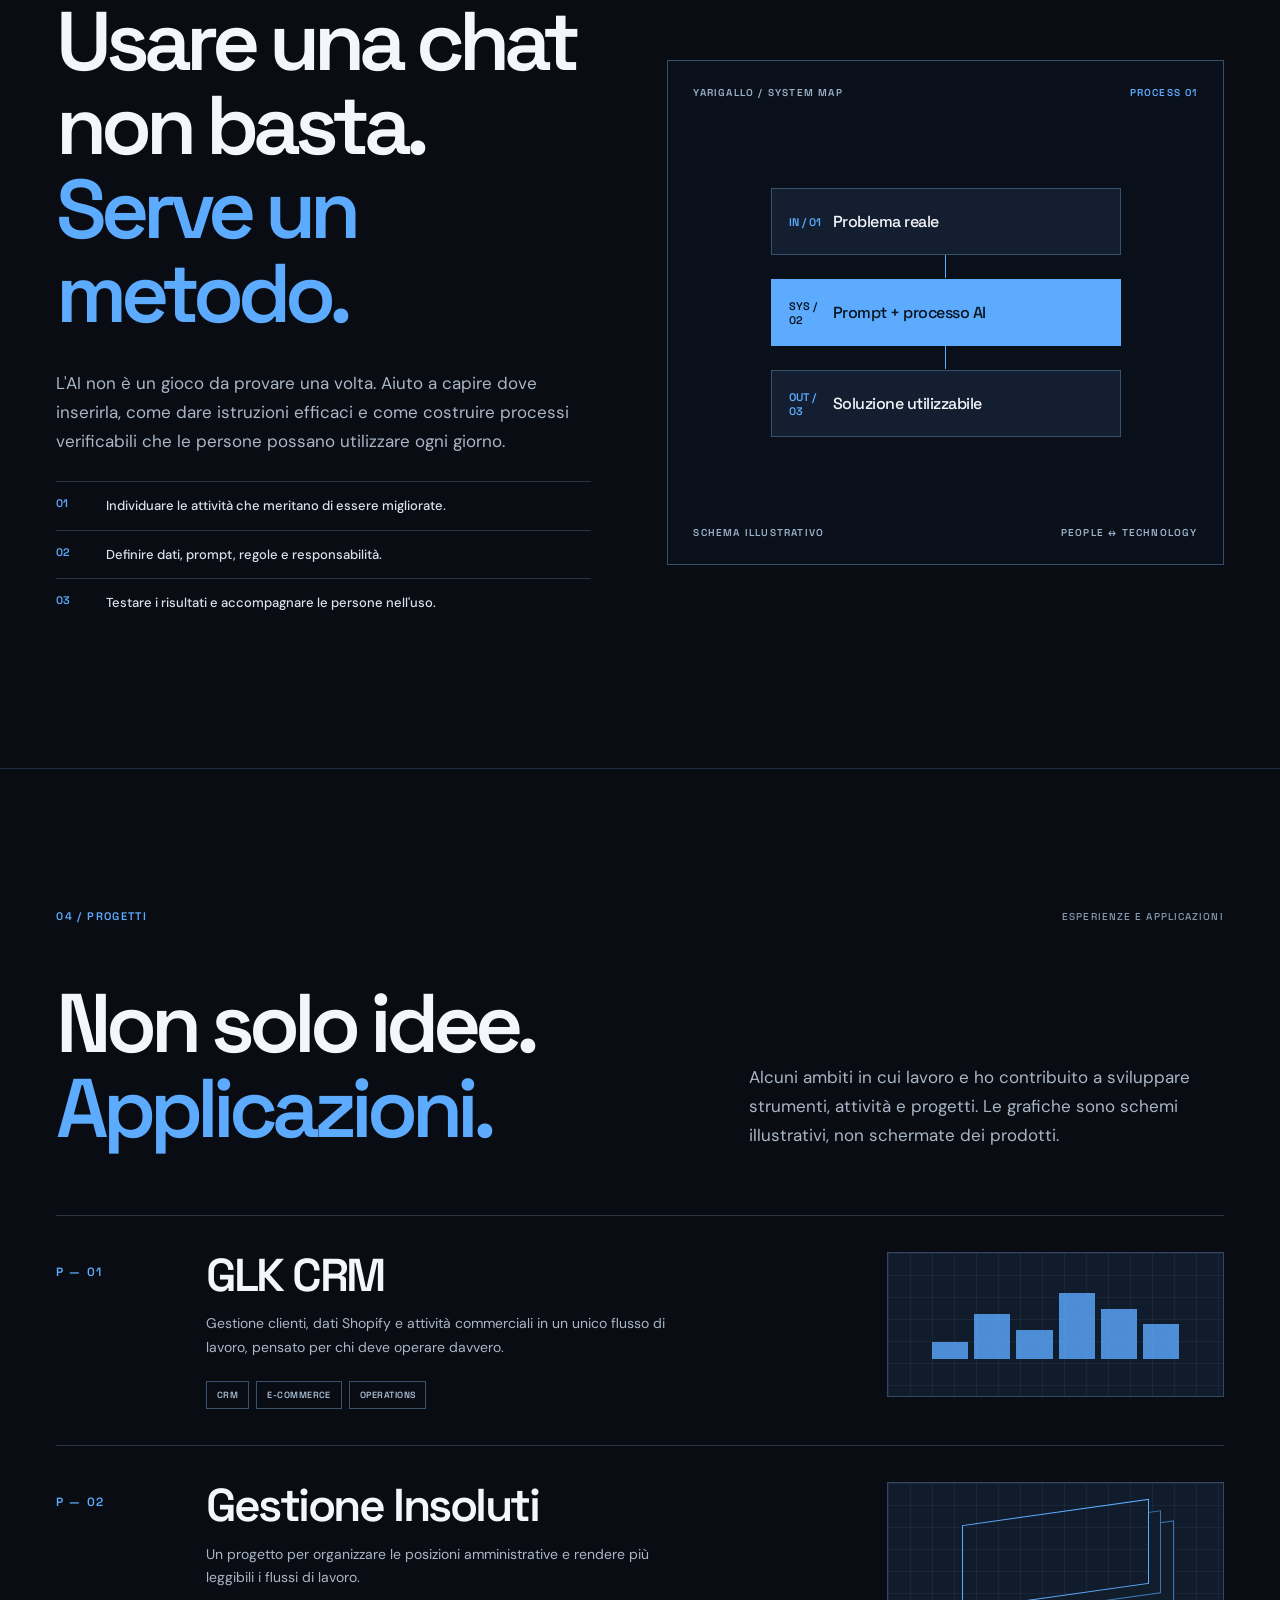
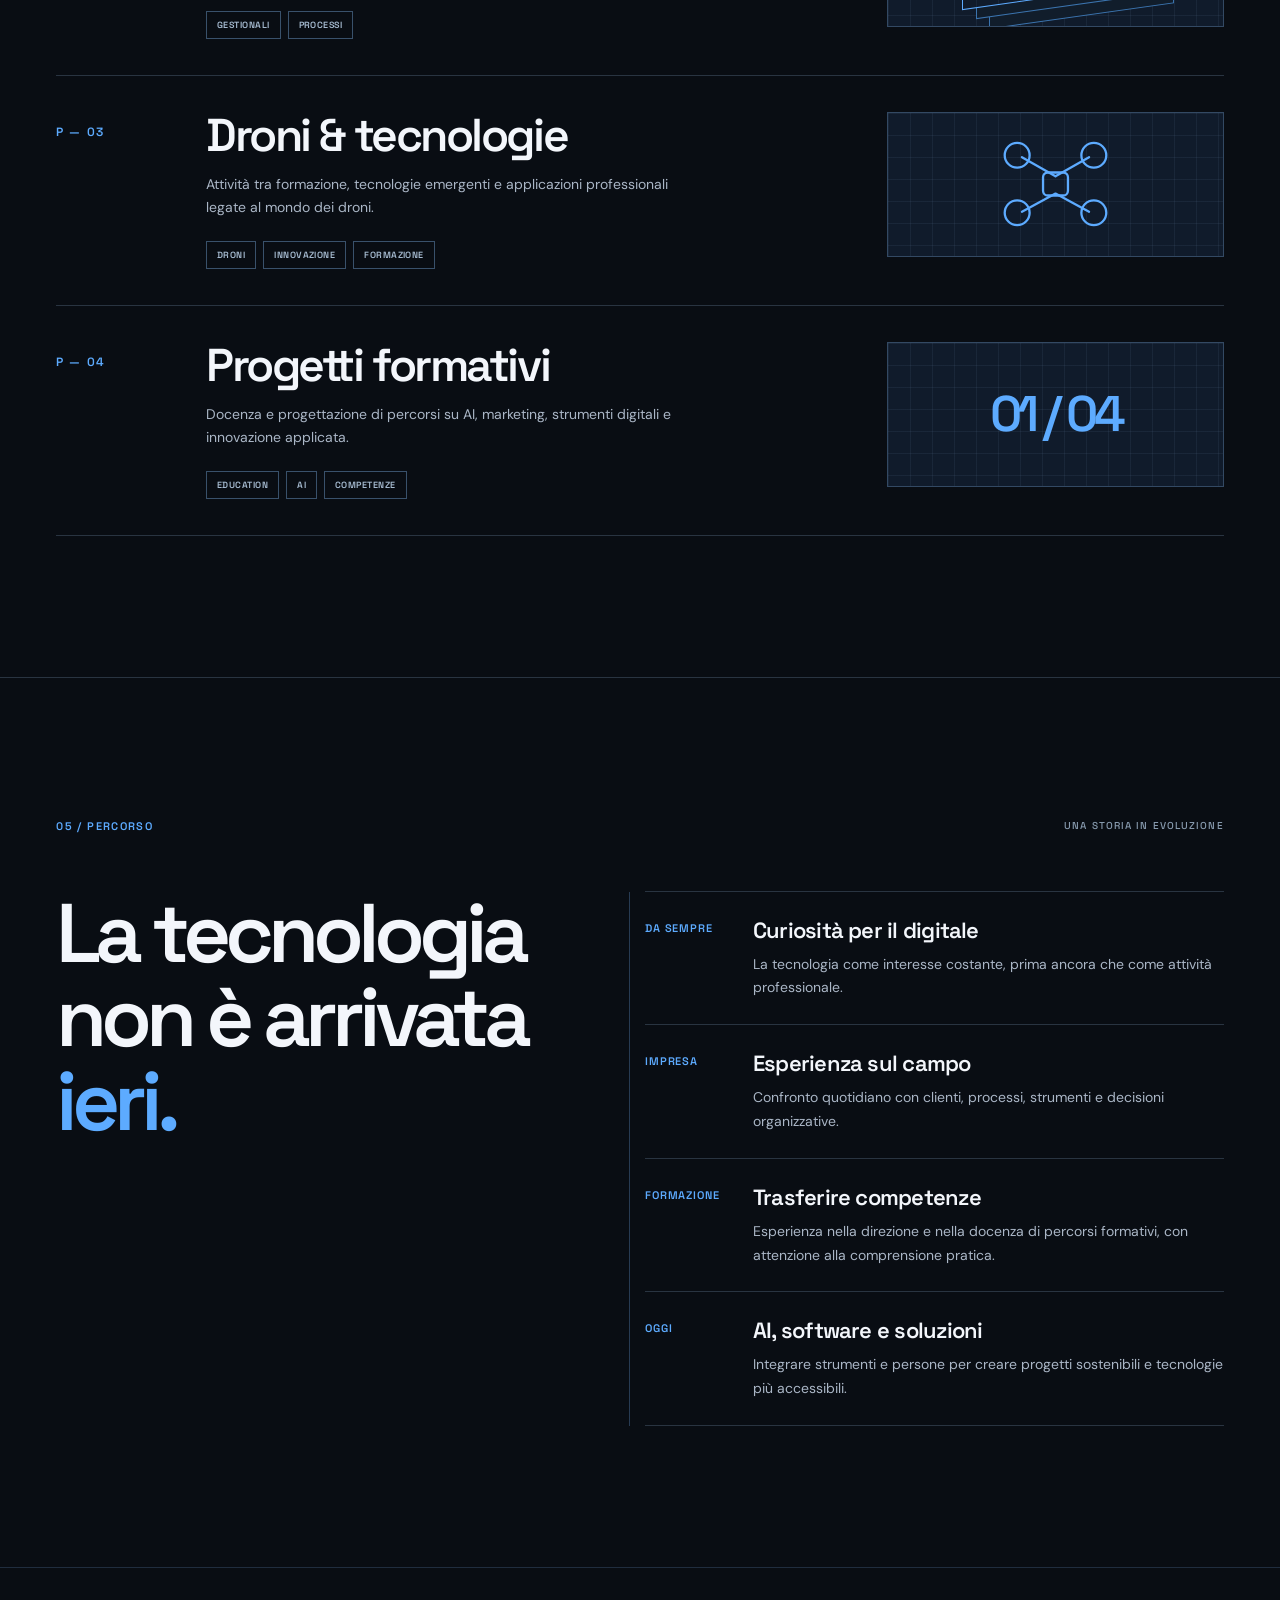
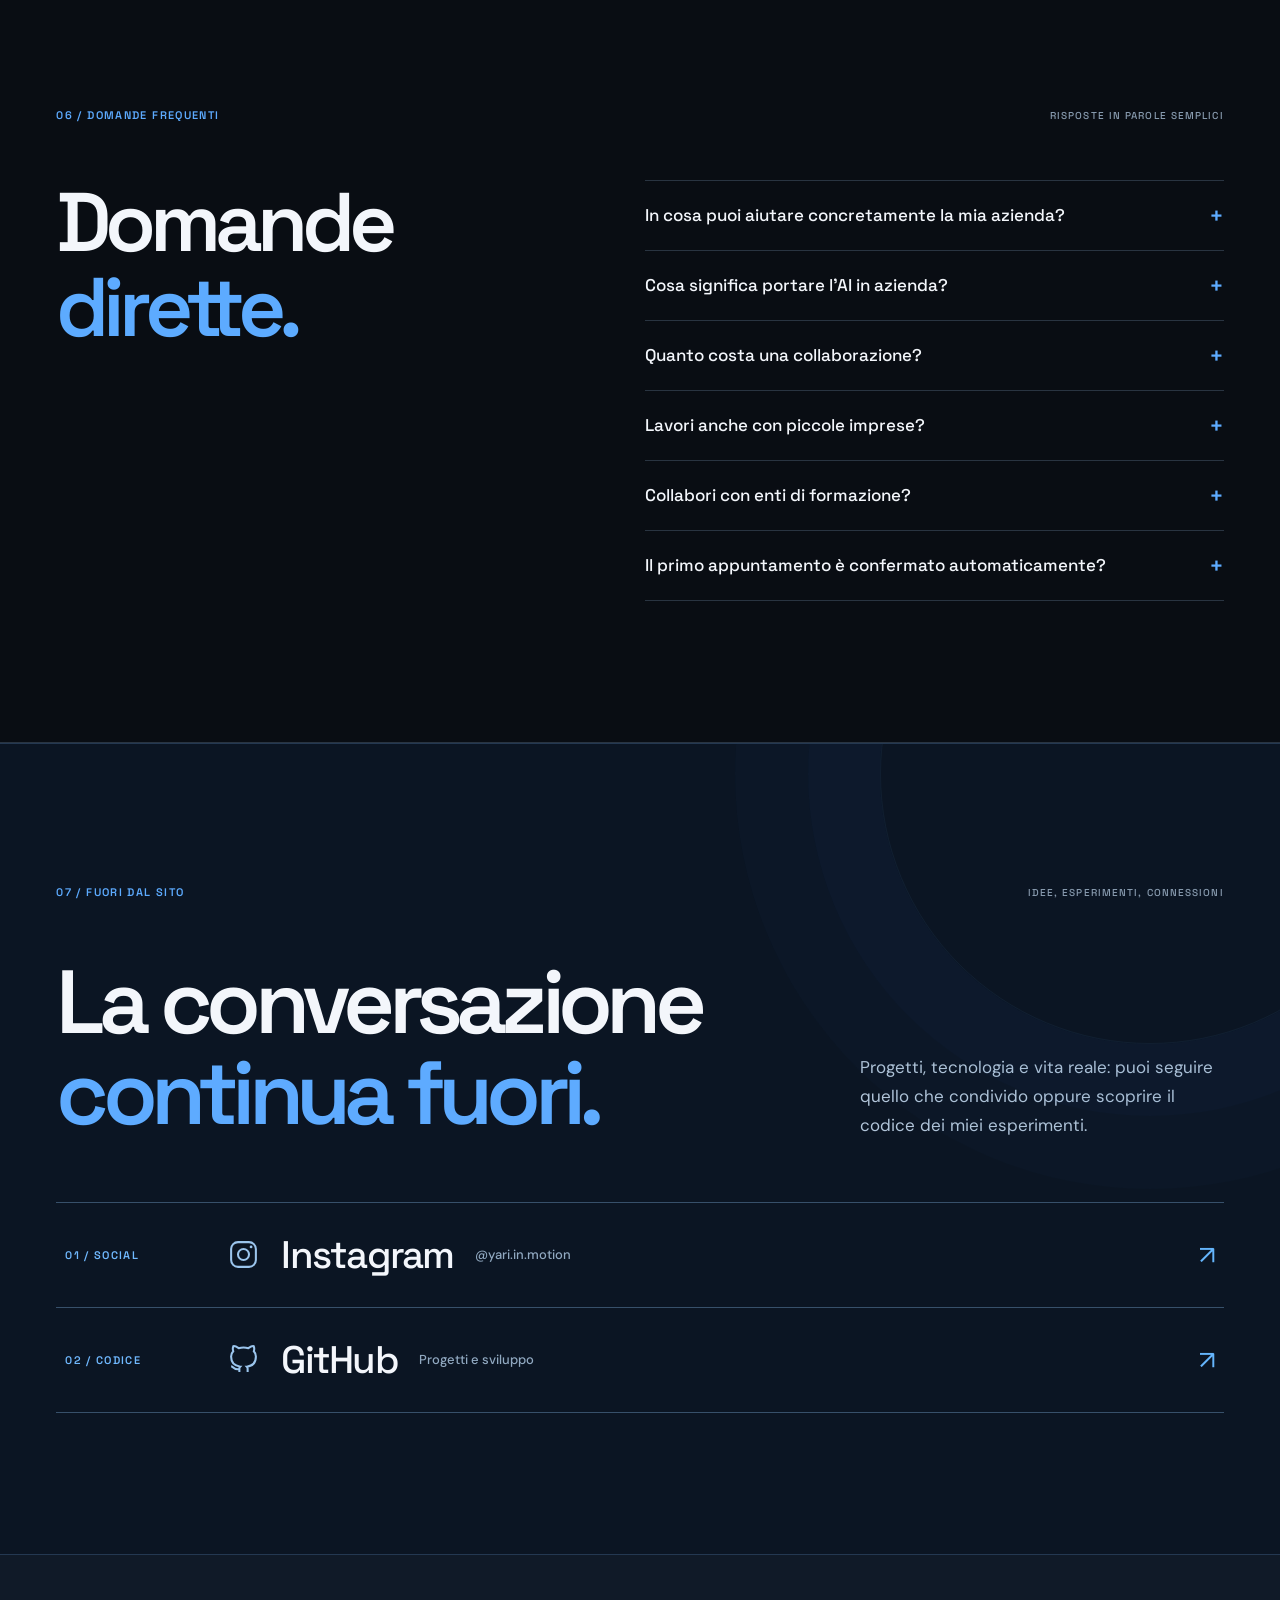
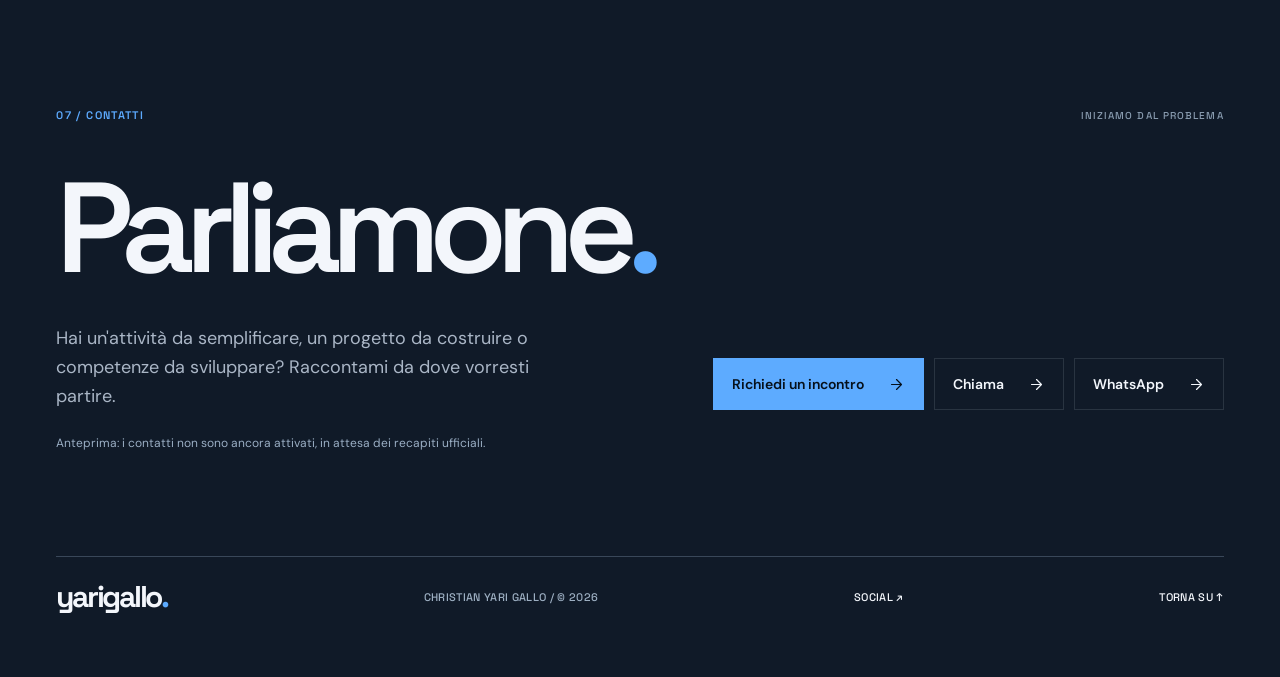
==== commit 6aeb5818: "fix: v3.4 start light transition at first section and unify animated hero typewriter" ====
--- a/anteprima-v3/index.html
+++ b/anteprima-v3/index.html
@@ -337,6 +337,41 @@
 @media(max-width:450px){.portrait{aspect-ratio:1.05}.portrait .portrait-corner{font-size:8px;right:12px;top:12px}.social-link{padding:22px 0}.social-number{font-size:9px}.social-main{font-size:27px;gap:8px}.social-main svg{width:25px;height:25px}.social-main small{padding-left:33px;font-size:11px}}
 @media(prefers-reduced-motion:reduce){.cursor-aura{display:none!important}[data-tone-transition]{--tone-progress:1;transition:none}.portrait,.portrait img{transition:none!important}}
 
+
+/* v3.4 — editorial motion corrections: a seamless hero, not a framed intro pasted over it. */
+.hero-system{background:transparent!important;box-shadow:none!important;isolation:auto}
+.hero-system::before{content:none!important;display:none!important}
+.hero-system .boot-in,.hero-system .boot-word,.hero-system .boot-caption,.hero-system .boot-foot{background:transparent!important;box-shadow:none!important}
+.hero-type-title{position:relative;isolation:isolate}
+.hero-type-measure{display:block;visibility:hidden;pointer-events:none}
+.hero-type-layer{position:absolute;inset:0;display:block;pointer-events:none}
+.hero-type-line{display:block;min-height:.96em;white-space:nowrap}
+.hero-type-line i{font-style:normal;color:var(--blue)}
+.hero-type-line.is-typing::after{content:'';display:inline-block;position:relative;width:2px;height:.72em;margin-left:5px;vertical-align:baseline;transform:translateY(.045em);background:var(--blue);animation:heroCursorBlink .85s step-end infinite}
+@keyframes heroCursorBlink{50%{opacity:0}}
+/* The first light transition is now HERO → CHI SONO. Subsequent sections alternate. */
+#chi-sono[data-contrast="light"] .about-right p{color:#354960}
+#chi-sono[data-contrast="light"] .about-right strong{color:#132239}
+#chi-sono[data-contrast="light"] .about-left h2 .lighter{color:#546A80}
+#chi-sono[data-contrast="light"] .about-mini div{color:#3C536A;border-bottom-color:#ADBED0}
+#chi-sono[data-contrast="light"] .about-mini{border-top-color:#ADBED0}
+#chi-sono[data-contrast="light"] .section-tag .right{color:#486078}
+#ai[data-contrast="light"] .section-heading{color:#14243A}
+#ai[data-contrast="light"] .section-sub{color:#3B526B}
+#ai[data-contrast="light"] .ai-steps strong{color:#263C55}
+#ai[data-contrast="light"] .ai-steps>div{border-top-color:#A9BACA}
+#ai[data-contrast="light"] .ai-steps span{color:#1C5FBC}
+#ai[data-contrast="light"] .section-tag .right{color:#486078}
+#ai[data-contrast="light"] .ai-diagram{color:#F2F5FA;--ink:#F2F5FA;--sub:#A8B7CB;--edge:#27405b}
+#ai[data-contrast="light"] .ai-diagram .flow-box{color:#F2F5FA}
+#ai[data-contrast="light"] .ai-diagram .flow-box--focus{color:#07131f}
+#percorso[data-contrast="light"] .section-heading{color:#12233A}
+#percorso[data-contrast="light"] .moment h3{color:#18314C}
+#percorso[data-contrast="light"] .moment p{color:#435B73}
+#percorso[data-contrast="light"] .moment{border-bottom-color:#B5C6D5}
+#percorso[data-contrast="light"] .timeline{border-top-color:#B5C6D5}
+#percorso[data-contrast="light"] .section-tag .right{color:#486078}
+@media(prefers-reduced-motion:reduce){.hero-type-line.is-typing::after{animation:none!important;opacity:0}}
 </style>
 </head>
 <body>
@@ -359,7 +394,7 @@
   <div class="hero-system" aria-label="Dare forma alle soluzioni">
    <div class="boot-in">
     <div class="boot-caption"><span>YARIGALLO / DIGITAL SYSTEMS</span><span>IN MOVIMENTO</span></div>
-    <h1 id="hero-title" class="boot-word">Dare forma<br>alle <i>soluzioni.</i></h1>
+    <h1 id="hero-title" class="boot-word hero-type-title" aria-label="Dare forma alle soluzioni."><span class="hero-type-measure" aria-hidden="true">Dare forma<br>alle <i>soluzioni.</i></span><span class="hero-type-layer" aria-hidden="true"><span class="hero-type-line" data-hero-first>Dare forma</span><span class="hero-type-line" data-hero-second><span data-hero-lead>alle </span><i data-hero-accent>soluzioni.</i></span></span></h1>
     <div class="boot-bar" aria-hidden="true"><span class="boot-fill"></span></div>
     <div class="boot-foot"><span class="hero-phase" aria-hidden="true">01 / ASCOLTO</span><span class="boot-count" aria-hidden="true">000</span></div>
    </div>
@@ -371,21 +406,21 @@
  <figure class="portrait" aria-label="Ritratto professionale di Christian Yari Gallo" style="margin:0"><div class="portrait-corner" aria-hidden="true">Human × Digital</div><img width="768" height="960" alt="Ritratto professionale in bianco e nero di Christian Yari Gallo" decoding="async" fetchpriority="high" src="[data-uri]"><figcaption class="photo-label"><span>CHRISTIAN YARI GALLO</span><b>Y / 01</b></figcaption></figure>
 </section>
 <div class="strip" aria-label="Ambiti di intervento"><div class="strip-motion" aria-label="AI · Software · Hardware · Formazione"><div class="strip-track"><div class="strip-segment"><em>AI applicata</em><i class="dot"></i><em>Software & processi</em><i class="dot"></i><em>Hardware & stampa</em><i class="dot"></i><em>Formazione</em><i class="dot"></i><em>Soluzioni concrete</em></div><div class="strip-segment" aria-hidden="true"><em>AI applicata</em><i class="dot"></i><em>Software & processi</em><i class="dot"></i><em>Hardware & stampa</em><i class="dot"></i><em>Formazione</em><i class="dot"></i><em>Soluzioni concrete</em></div></div></div></div>
-<section class="section" id="chi-sono"><div class="container"><div class="section-tag"><span class="index">01 / CHI SONO</span><span class="right">IL MIO MODO DI LAVORARE</span></div>
+<section class="section" id="chi-sono" data-tone-transition="light" data-contrast="dark"><div class="container"><div class="section-tag"><span class="index">01 / CHI SONO</span><span class="right">IL MIO MODO DI LAVORARE</span></div>
  <div class="about-grid"><div class="about-left reveal"><h2 class="section-heading">Prima le persone.<br><span class="lighter">Poi la tecnologia.</span></h2></div><div class="about-right reveal"><p>Mi piace <strong>entrare nelle problematiche di chi ho davanti</strong>, capire cosa non funziona e cercare la soluzione più utile, non quella più appariscente.</p><p>La tecnologia mi accompagna da sempre. Oggi metto insieme esperienza d'impresa, strumenti digitali e formazione per rendere accessibili possibilità che spesso sembrano complicate.</p><div class="about-mini"><div><span>Approccio</span><span>Ascolto, analisi, progettazione e supporto.</span></div><div><span>Con chi lavoro</span><span>Imprese, enti di formazione e organizzazioni.</span></div><div><span>Obiettivo</span><span>Semplificare il lavoro e sviluppare competenze.</span></div></div></div></div>
 </div></section>
-<section class="section capabilities" id="competenze" data-tone-transition="light" data-contrast="dark"><div class="container"><div class="section-tag"><span class="index">02 / COMPETENZE</span><span class="right">COSA POSSO FARE PER TE</span></div><div class="intro-grid"><h2 class="section-heading reveal">Dall'idea<br>all'uso <span class="blu">reale.</span></h2><p class="section-sub reveal">Non separo il software dalla realtà. Un problema può richiedere un nuovo processo, un dispositivo migliore, un'applicazione o semplicemente una formazione efficace.</p></div>
+<section class="section capabilities" id="competenze"><div class="container"><div class="section-tag"><span class="index">02 / COMPETENZE</span><span class="right">COSA POSSO FARE PER TE</span></div><div class="intro-grid"><h2 class="section-heading reveal">Dall'idea<br>all'uso <span class="blu">reale.</span></h2><p class="section-sub reveal">Non separo il software dalla realtà. Un problema può richiedere un nuovo processo, un dispositivo migliore, un'applicazione o semplicemente una formazione efficace.</p></div>
  <div class="skill-list"><div class="skill reveal"><span class="skill-index">01</span><h3>Intelligenza artificiale</h3><p>Prompt, flussi, assistenti e architetture per introdurre l'AI nelle attività quotidiane.</p><span class="arrow" aria-hidden="true">↗</span></div><div class="skill reveal"><span class="skill-index">02</span><h3>Software e processi</h3><p>CRM, gestionali, dashboard, automazioni e collegamenti tra strumenti.</p><span class="arrow" aria-hidden="true">↗</span></div><div class="skill reveal"><span class="skill-index">03</span><h3>Hardware e stampa</h3><p>Valutazione di dispositivi, attrezzature, sistemi di stampa e soluzioni integrate.</p><span class="arrow" aria-hidden="true">↗</span></div><div class="skill reveal"><span class="skill-index">04</span><h3>Formazione e innovazione</h3><p>Docenza, laboratori su AI e droni, progettazione di percorsi e competenze digitali.</p><span class="arrow" aria-hidden="true">↗</span></div></div>
 </div></section>
-<section class="section ai-section" id="ai"><div class="container"><div class="section-tag"><span class="index">03 / AI IN AZIENDA</span><span class="right">DAL PROMPT AL PROCESSO</span></div><div class="ai-layout"><div class="reveal"><h2 class="section-heading">Usare una chat<br>non basta.<br><em>Serve un metodo.</em></h2><p class="section-sub">L'AI non è un gioco da provare una volta. Aiuto a capire dove inserirla, come dare istruzioni efficaci e come costruire processi verificabili che le persone possano utilizzare ogni giorno.</p><div class="ai-steps"><div><span>01</span><strong>Individuare le attività che meritano di essere migliorate.</strong></div><div><span>02</span><strong>Definire dati, prompt, regole e responsabilità.</strong></div><div><span>03</span><strong>Testare i risultati e accompagnare le persone nell'uso.</strong></div></div></div><div class="ai-diagram reveal" aria-label="Schema concettuale di un flusso di lavoro con intelligenza artificiale"><div class="diagram-head"><span>YARIGALLO / SYSTEM MAP</span><span>PROCESS 01</span></div><div class="flow-blocks"><div class="flow-box"><span>IN / 01</span><b>Problema reale</b></div><div class="flow-line"></div><div class="flow-box flow-box--focus"><span>SYS / 02</span><b>Prompt + processo AI</b></div><div class="flow-line"></div><div class="flow-box"><span>OUT / 03</span><b>Soluzione utilizzabile</b></div></div><div class="diagram-foot"><span>SCHEMA ILLUSTRATIVO</span><span>PEOPLE ↔ TECHNOLOGY</span></div></div></div></div></section>
-<section class="section" id="progetti" data-tone-transition="light" data-contrast="dark"><div class="container"><div class="section-tag"><span class="index">04 / PROGETTI</span><span class="right">ESPERIENZE E APPLICAZIONI</span></div><div class="projects-intro"><h2 class="section-heading reveal">Non solo idee.<br><span class="blu">Applicazioni.</span></h2><p class="section-sub reveal">Alcuni ambiti in cui lavoro e ho contribuito a sviluppare strumenti, attività e progetti. Le grafiche sono schemi illustrativi, non schermate dei prodotti.</p></div>
+<section class="section ai-section" id="ai" data-tone-transition="light" data-contrast="dark"><div class="container"><div class="section-tag"><span class="index">03 / AI IN AZIENDA</span><span class="right">DAL PROMPT AL PROCESSO</span></div><div class="ai-layout"><div class="reveal"><h2 class="section-heading">Usare una chat<br>non basta.<br><em>Serve un metodo.</em></h2><p class="section-sub">L'AI non è un gioco da provare una volta. Aiuto a capire dove inserirla, come dare istruzioni efficaci e come costruire processi verificabili che le persone possano utilizzare ogni giorno.</p><div class="ai-steps"><div><span>01</span><strong>Individuare le attività che meritano di essere migliorate.</strong></div><div><span>02</span><strong>Definire dati, prompt, regole e responsabilità.</strong></div><div><span>03</span><strong>Testare i risultati e accompagnare le persone nell'uso.</strong></div></div></div><div class="ai-diagram reveal" aria-label="Schema concettuale di un flusso di lavoro con intelligenza artificiale"><div class="diagram-head"><span>YARIGALLO / SYSTEM MAP</span><span>PROCESS 01</span></div><div class="flow-blocks"><div class="flow-box"><span>IN / 01</span><b>Problema reale</b></div><div class="flow-line"></div><div class="flow-box flow-box--focus"><span>SYS / 02</span><b>Prompt + processo AI</b></div><div class="flow-line"></div><div class="flow-box"><span>OUT / 03</span><b>Soluzione utilizzabile</b></div></div><div class="diagram-foot"><span>SCHEMA ILLUSTRATIVO</span><span>PEOPLE ↔ TECHNOLOGY</span></div></div></div></div></section>
+<section class="section" id="progetti"><div class="container"><div class="section-tag"><span class="index">04 / PROGETTI</span><span class="right">ESPERIENZE E APPLICAZIONI</span></div><div class="projects-intro"><h2 class="section-heading reveal">Non solo idee.<br><span class="blu">Applicazioni.</span></h2><p class="section-sub reveal">Alcuni ambiti in cui lavoro e ho contribuito a sviluppare strumenti, attività e progetti. Le grafiche sono schemi illustrativi, non schermate dei prodotti.</p></div>
  <div class="project reveal"><span class="project-id">P — 01</span><div><h3>GLK CRM</h3><p>Gestione clienti, dati Shopify e attività commerciali in un unico flusso di lavoro, pensato per chi deve operare davvero.</p><div class="project-tags"><span>CRM</span><span>E-COMMERCE</span><span>OPERATIONS</span></div></div><div class="project-visual" aria-hidden="true"><div class="visual-data"><i></i><i></i><i></i><i></i><i></i><i></i></div></div></div>
  <div class="project reveal"><span class="project-id">P — 02</span><div><h3>Gestione Insoluti</h3><p>Un progetto per organizzare le posizioni amministrative e rendere più leggibili i flussi di lavoro.</p><div class="project-tags"><span>GESTIONALI</span><span>PROCESSI</span></div></div><div class="project-visual" aria-hidden="true"><div class="visual-stack"></div></div></div>
  <div class="project reveal"><span class="project-id">P — 03</span><div><h3>Droni & tecnologie</h3><p>Attività tra formazione, tecnologie emergenti e applicazioni professionali legate al mondo dei droni.</p><div class="project-tags"><span>DRONI</span><span>INNOVAZIONE</span><span>FORMAZIONE</span></div></div><div class="project-visual" aria-hidden="true"><div class="visual-drone"><svg viewBox="0 0 120 100"><path d="M60 42L25 22M60 42l35-20M60 60L25 79m35-19 35 19"/><rect x="47" y="38" width="26" height="24" rx="5"/><circle cx="20" cy="20" r="13"/><circle cx="100" cy="20" r="13"/><circle cx="20" cy="80" r="13"/><circle cx="100" cy="80" r="13"/></svg></div></div></div>
  <div class="project reveal"><span class="project-id">P — 04</span><div><h3>Progetti formativi</h3><p>Docenza e progettazione di percorsi su AI, marketing, strumenti digitali e innovazione applicata.</p><div class="project-tags"><span>EDUCATION</span><span>AI</span><span>COMPETENZE</span></div></div><div class="project-visual" aria-hidden="true"><span class="visual-class">01 / 04</span></div></div>
 </div></section>
-<section class="section" id="percorso"><div class="container"><div class="section-tag"><span class="index">05 / PERCORSO</span><span class="right">UNA STORIA IN EVOLUZIONE</span></div><div class="journey-layout"><h2 class="section-heading reveal">La tecnologia<br>non è arrivata<br><span class="blu">ieri.</span></h2><div class="timeline reveal"><div class="moment"><span class="moment-index">DA SEMPRE</span><div><h3>Curiosità per il digitale</h3><p>La tecnologia come interesse costante, prima ancora che come attività professionale.</p></div></div><div class="moment"><span class="moment-index">IMPRESA</span><div><h3>Esperienza sul campo</h3><p>Confronto quotidiano con clienti, processi, strumenti e decisioni organizzative.</p></div></div><div class="moment"><span class="moment-index">FORMAZIONE</span><div><h3>Trasferire competenze</h3><p>Esperienza nella direzione e nella docenza di percorsi formativi, con attenzione alla comprensione pratica.</p></div></div><div class="moment"><span class="moment-index">OGGI</span><div><h3>AI, software e soluzioni</h3><p>Integrare strumenti e persone per creare progetti sostenibili e tecnologie più accessibili.</p></div></div></div></div></div></section>
-<section class="section" id="faq" data-tone-transition="light" data-contrast="dark"><div class="container"><div class="section-tag"><span class="index">06 / DOMANDE FREQUENTI</span><span class="right">RISPOSTE IN PAROLE SEMPLICI</span></div><div class="faq-layout"><h2 class="section-heading reveal">Domande<br><span class="blu">dirette.</span></h2><div class="questions reveal"><details><summary>In cosa puoi aiutare concretamente la mia azienda?</summary><p>Posso analizzare un problema operativo e valutare strumenti come CRM, dashboard, automazioni, AI, dispositivi e soluzioni integrate. La scelta parte dalle esigenze, non dalla tecnologia più recente.</p></details><details><summary>Cosa significa portare l'AI in azienda?</summary><p>Individuare processi adatti, progettare istruzioni e flussi di lavoro, definire controlli e accompagnare le persone nell'uso quotidiano, senza trattare l'AI come un esperimento isolato.</p></details><details><summary>Quanto costa una collaborazione?</summary><p>Dipende dalla complessità del problema e dalle attività necessarie. Prima di avviare un incarico vengono chiariti obiettivi, modalità e condizioni economiche.</p></details><details><summary>Lavori anche con piccole imprese?</summary><p>Sì. Spesso il miglioramento più utile nasce da un problema specifico, affrontato con strumenti proporzionati.</p></details><details><summary>Collabori con enti di formazione?</summary><p>Sì, con attività di docenza, progettazione e laboratori sulle tecnologie emergenti, AI, droni e competenze digitali.</p></details><details><summary>Il primo appuntamento è confermato automaticamente?</summary><p>No. Ogni richiesta viene valutata e l'incontro viene concordato successivamente. Non è dichiarato automaticamente gratuito né a pagamento.</p></details></div></div></div></section>
+<section class="section" id="percorso" data-tone-transition="light" data-contrast="dark"><div class="container"><div class="section-tag"><span class="index">05 / PERCORSO</span><span class="right">UNA STORIA IN EVOLUZIONE</span></div><div class="journey-layout"><h2 class="section-heading reveal">La tecnologia<br>non è arrivata<br><span class="blu">ieri.</span></h2><div class="timeline reveal"><div class="moment"><span class="moment-index">DA SEMPRE</span><div><h3>Curiosità per il digitale</h3><p>La tecnologia come interesse costante, prima ancora che come attività professionale.</p></div></div><div class="moment"><span class="moment-index">IMPRESA</span><div><h3>Esperienza sul campo</h3><p>Confronto quotidiano con clienti, processi, strumenti e decisioni organizzative.</p></div></div><div class="moment"><span class="moment-index">FORMAZIONE</span><div><h3>Trasferire competenze</h3><p>Esperienza nella direzione e nella docenza di percorsi formativi, con attenzione alla comprensione pratica.</p></div></div><div class="moment"><span class="moment-index">OGGI</span><div><h3>AI, software e soluzioni</h3><p>Integrare strumenti e persone per creare progetti sostenibili e tecnologie più accessibili.</p></div></div></div></div></div></section>
+<section class="section" id="faq"><div class="container"><div class="section-tag"><span class="index">06 / DOMANDE FREQUENTI</span><span class="right">RISPOSTE IN PAROLE SEMPLICI</span></div><div class="faq-layout"><h2 class="section-heading reveal">Domande<br><span class="blu">dirette.</span></h2><div class="questions reveal"><details><summary>In cosa puoi aiutare concretamente la mia azienda?</summary><p>Posso analizzare un problema operativo e valutare strumenti come CRM, dashboard, automazioni, AI, dispositivi e soluzioni integrate. La scelta parte dalle esigenze, non dalla tecnologia più recente.</p></details><details><summary>Cosa significa portare l'AI in azienda?</summary><p>Individuare processi adatti, progettare istruzioni e flussi di lavoro, definire controlli e accompagnare le persone nell'uso quotidiano, senza trattare l'AI come un esperimento isolato.</p></details><details><summary>Quanto costa una collaborazione?</summary><p>Dipende dalla complessità del problema e dalle attività necessarie. Prima di avviare un incarico vengono chiariti obiettivi, modalità e condizioni economiche.</p></details><details><summary>Lavori anche con piccole imprese?</summary><p>Sì. Spesso il miglioramento più utile nasce da un problema specifico, affrontato con strumenti proporzionati.</p></details><details><summary>Collabori con enti di formazione?</summary><p>Sì, con attività di docenza, progettazione e laboratori sulle tecnologie emergenti, AI, droni e competenze digitali.</p></details><details><summary>Il primo appuntamento è confermato automaticamente?</summary><p>No. Ogni richiesta viene valutata e l'incontro viene concordato successivamente. Non è dichiarato automaticamente gratuito né a pagamento.</p></details></div></div></div></section>
 <section class="social-section" id="social" aria-labelledby="social-title">
  <div class="container">
   <div class="section-tag"><span class="index">07 / FUORI DAL SITO</span><span class="right">IDEE, ESPERIMENTI, CONNESSIONI</span></div>
@@ -540,5 +575,46 @@
  window.addEventListener('pageshow',scheduleTone);
  repaintTone();
 })();
+
+/* v3.4 — refined title typewriter. Full text remains in the semantic heading and layout footprint. */
+(function(){
+ const heading=document.querySelector('.hero-type-title');
+ const first=document.querySelector('[data-hero-first]');
+ const lead=document.querySelector('[data-hero-lead]');
+ const accent=document.querySelector('[data-hero-accent]');
+ const firstRow=document.querySelector('.hero-type-line[data-hero-first]');
+ const secondRow=document.querySelector('.hero-type-line[data-hero-second]');
+ if(!heading||!first||!lead||!accent)return;
+ const parts=['Dare forma','alle ','soluzioni.'];
+ const total=parts.reduce((n,w)=>n+w.length,0);
+ const reduced=window.matchMedia('(prefers-reduced-motion: reduce)').matches;
+ let active=false,timer=0,step=0;
+ function paint(n){
+   first.textContent=parts[0].slice(0,n);
+   lead.textContent=parts[1].slice(0,Math.max(0,n-parts[0].length));
+   accent.textContent=parts[2].slice(0,Math.max(0,n-parts[0].length-parts[1].length));
+   firstRow.classList.toggle('is-typing',active&&n<=parts[0].length);
+   secondRow.classList.toggle('is-typing',active&&n>parts[0].length);
+ }
+ function stop(){window.clearTimeout(timer);active=false;paint(total)}
+ function loop(){
+   if(!active||document.hidden)return stop();
+   if(step<=total){paint(step);step++;timer=window.setTimeout(loop,72);return;}
+   firstRow.classList.remove('is-typing');
+   secondRow.classList.remove('is-typing');
+   timer=window.setTimeout(function erase(){
+     if(!active||document.hidden)return stop();
+     if(step>0){step--;paint(step);timer=window.setTimeout(erase,27)}
+     else{timer=window.setTimeout(loop,650)}
+   },3900);
+ }
+ function start(){if(active||reduced||document.hidden)return;active=true;step=0;loop()}
+ if(reduced){paint(total);return;}
+ const observer=new IntersectionObserver(entries=>{
+   if(entries.some(e=>e.isIntersecting))start();else stop();
+ },{threshold:.12});
+ observer.observe(heading);
+ document.addEventListener('visibilitychange',()=>{if(document.hidden)stop();else if(heading.getBoundingClientRect().bottom>0&&heading.getBoundingClientRect().top<innerHeight)start()});
+})();
 </script>
 </body></html>
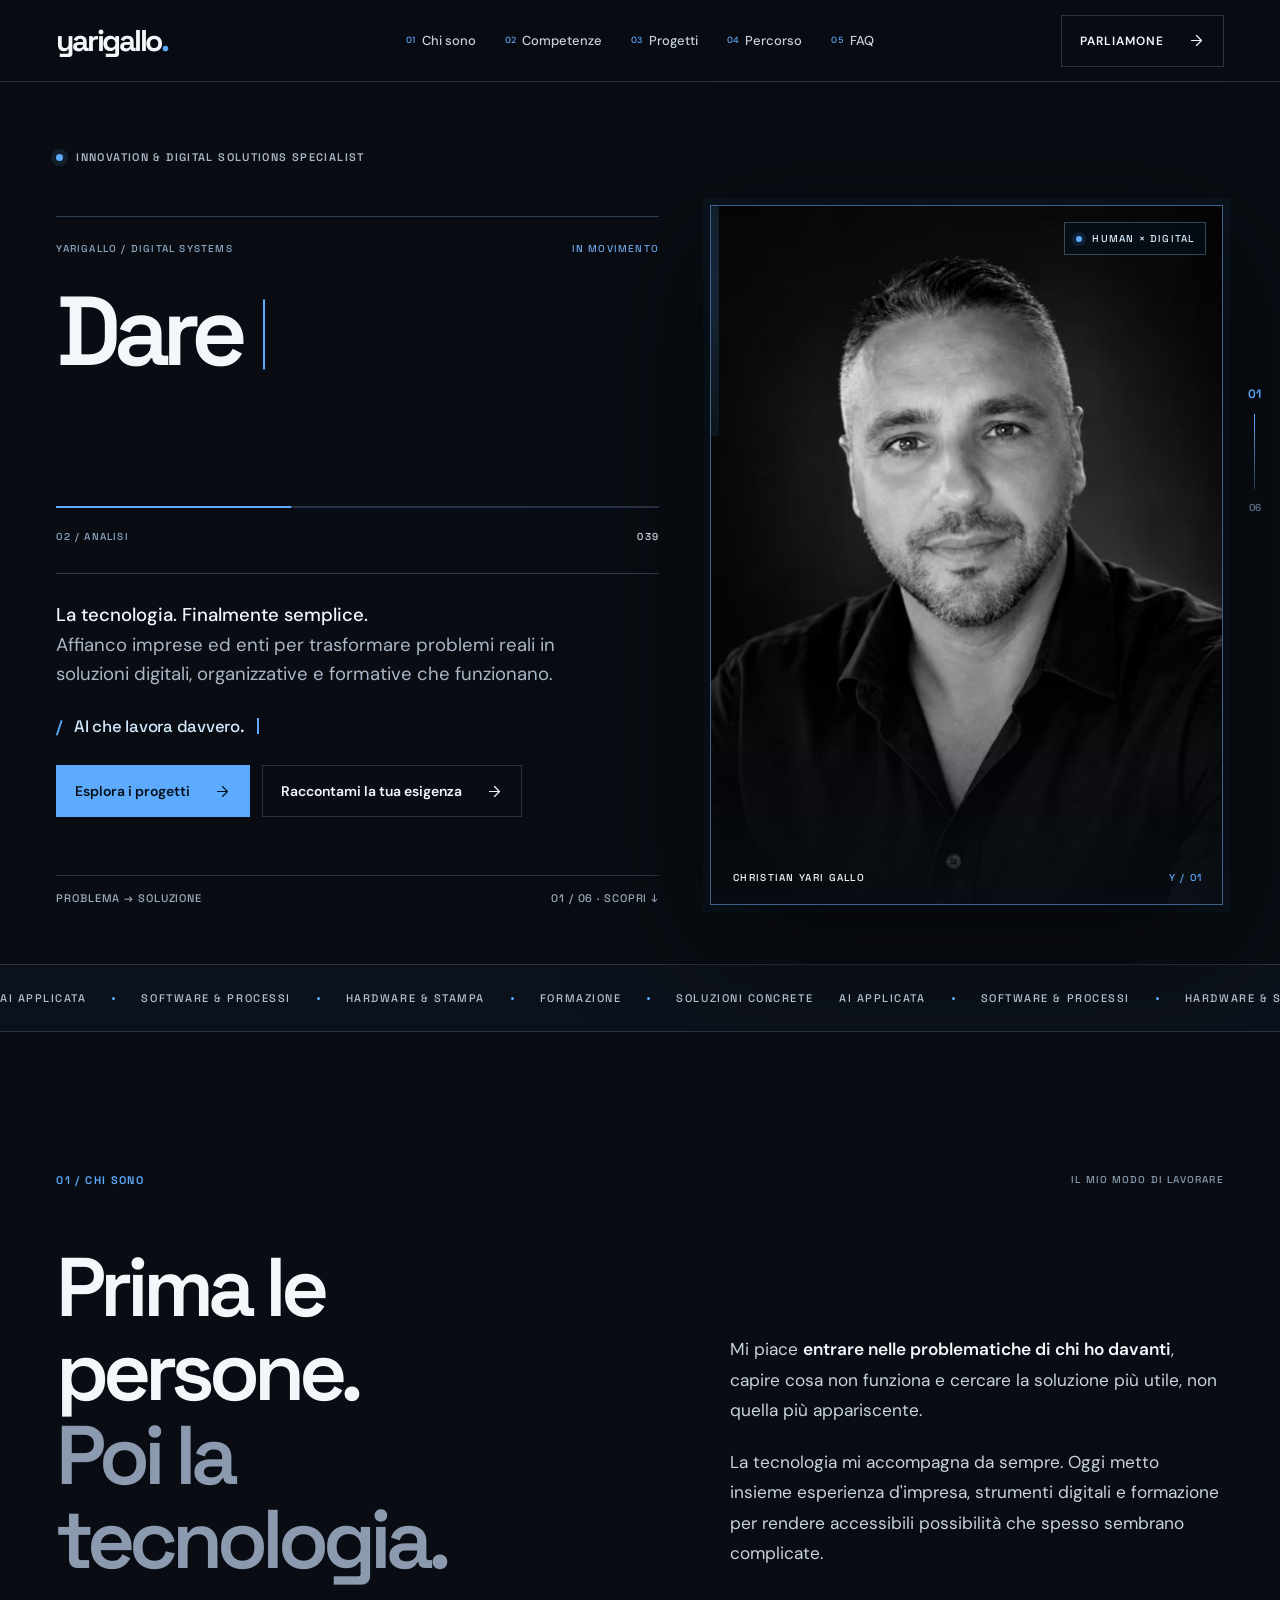
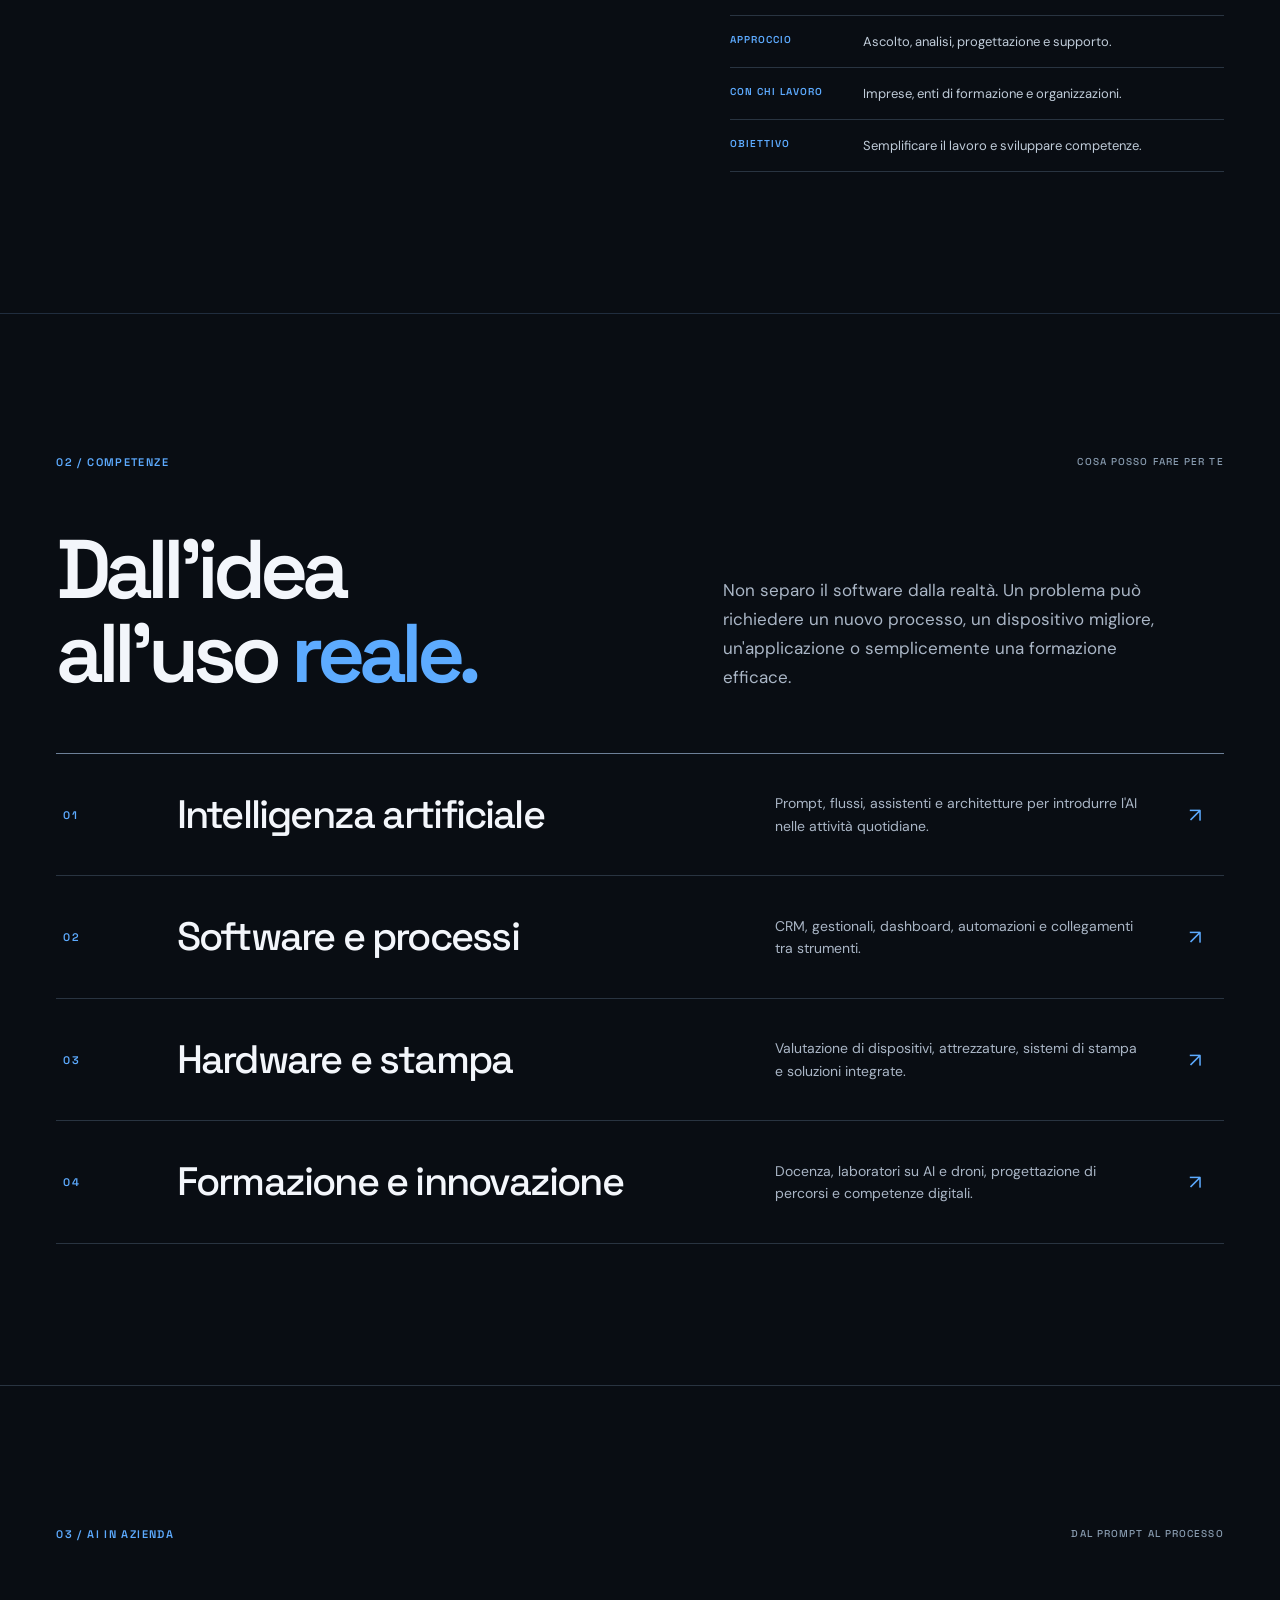
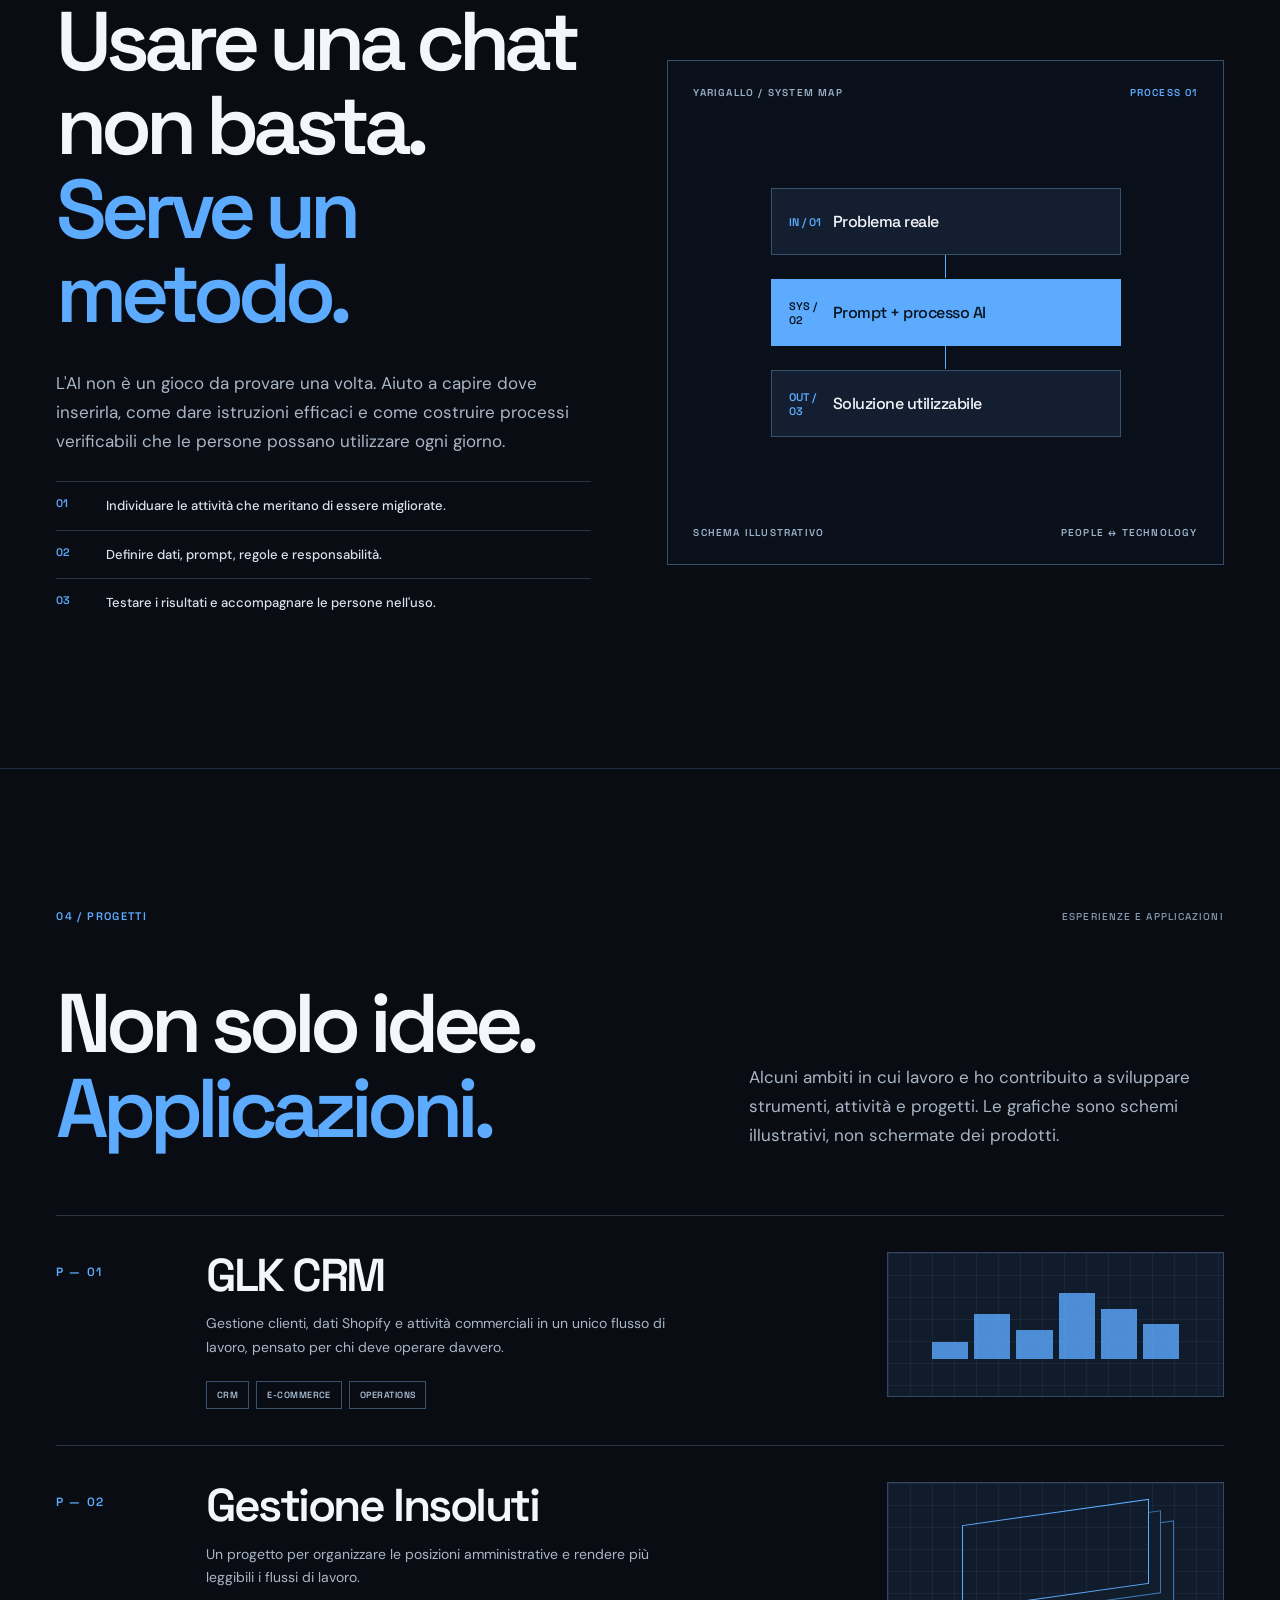
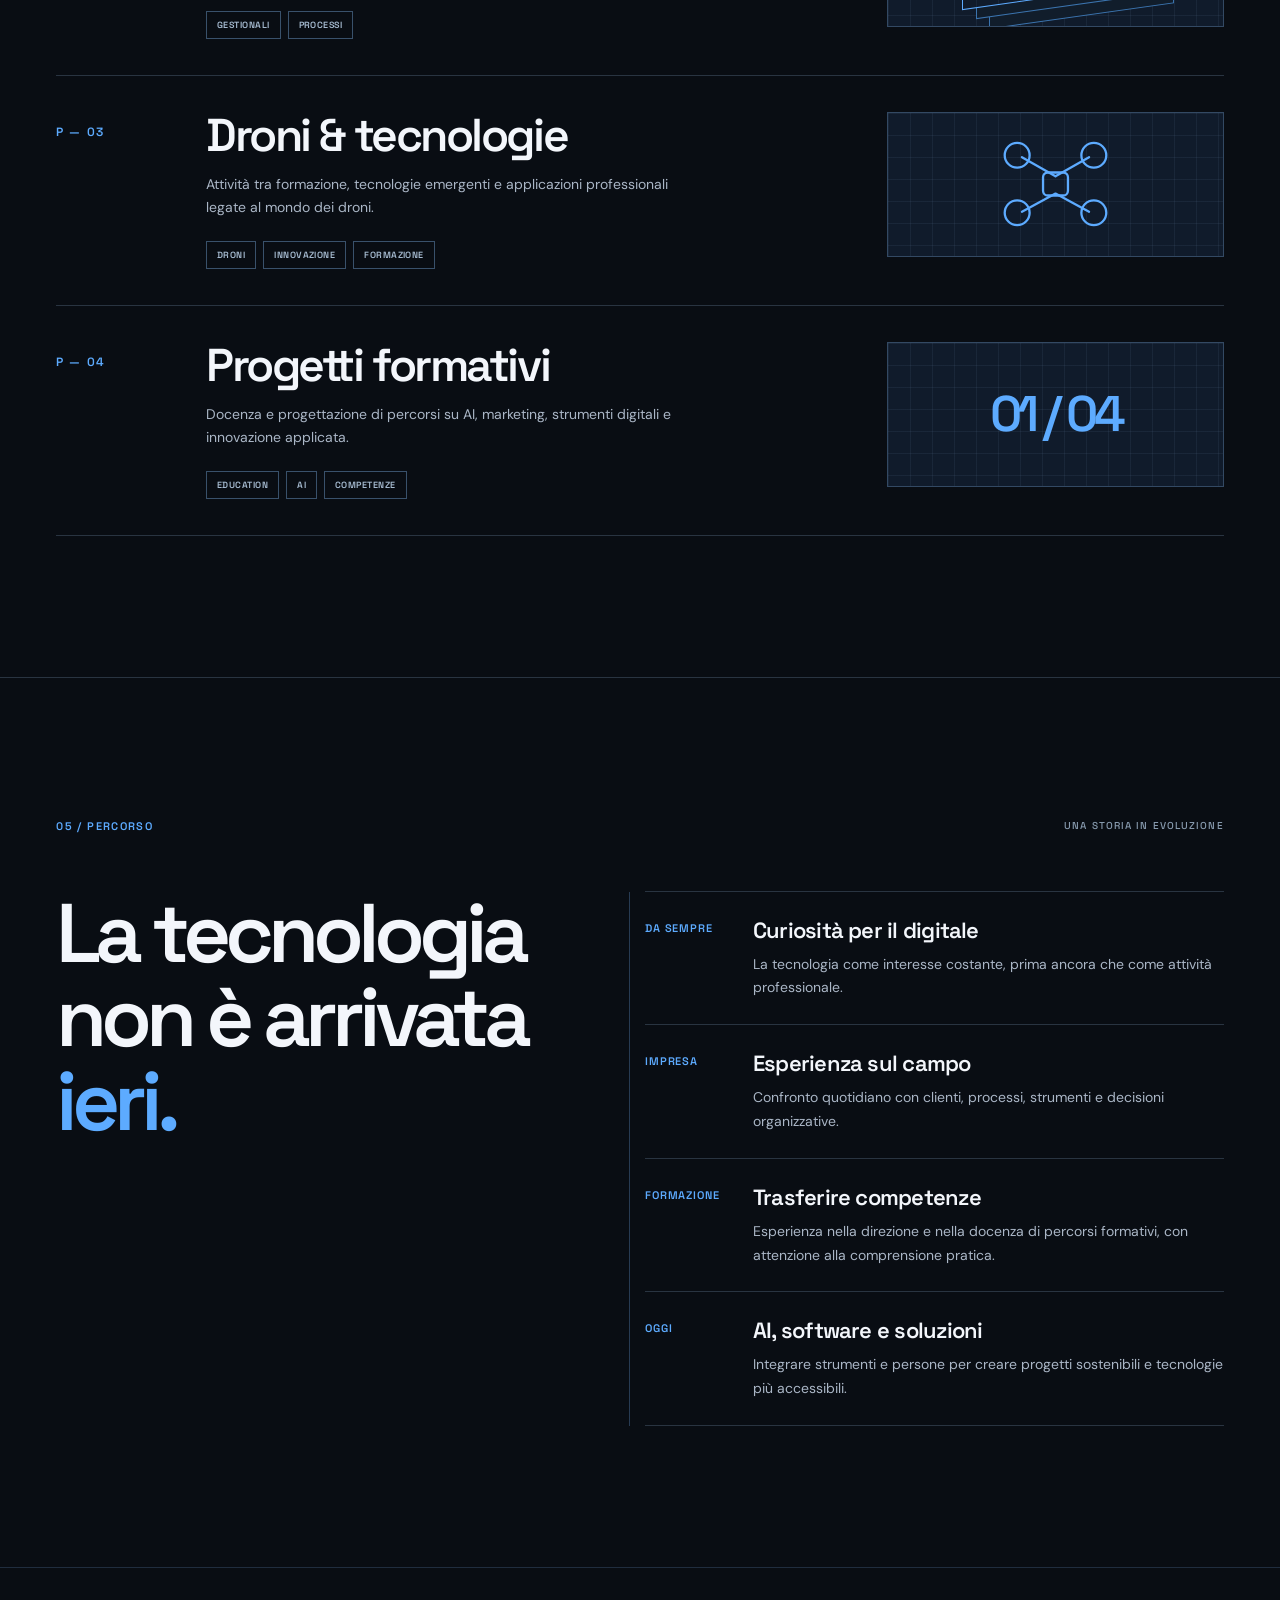
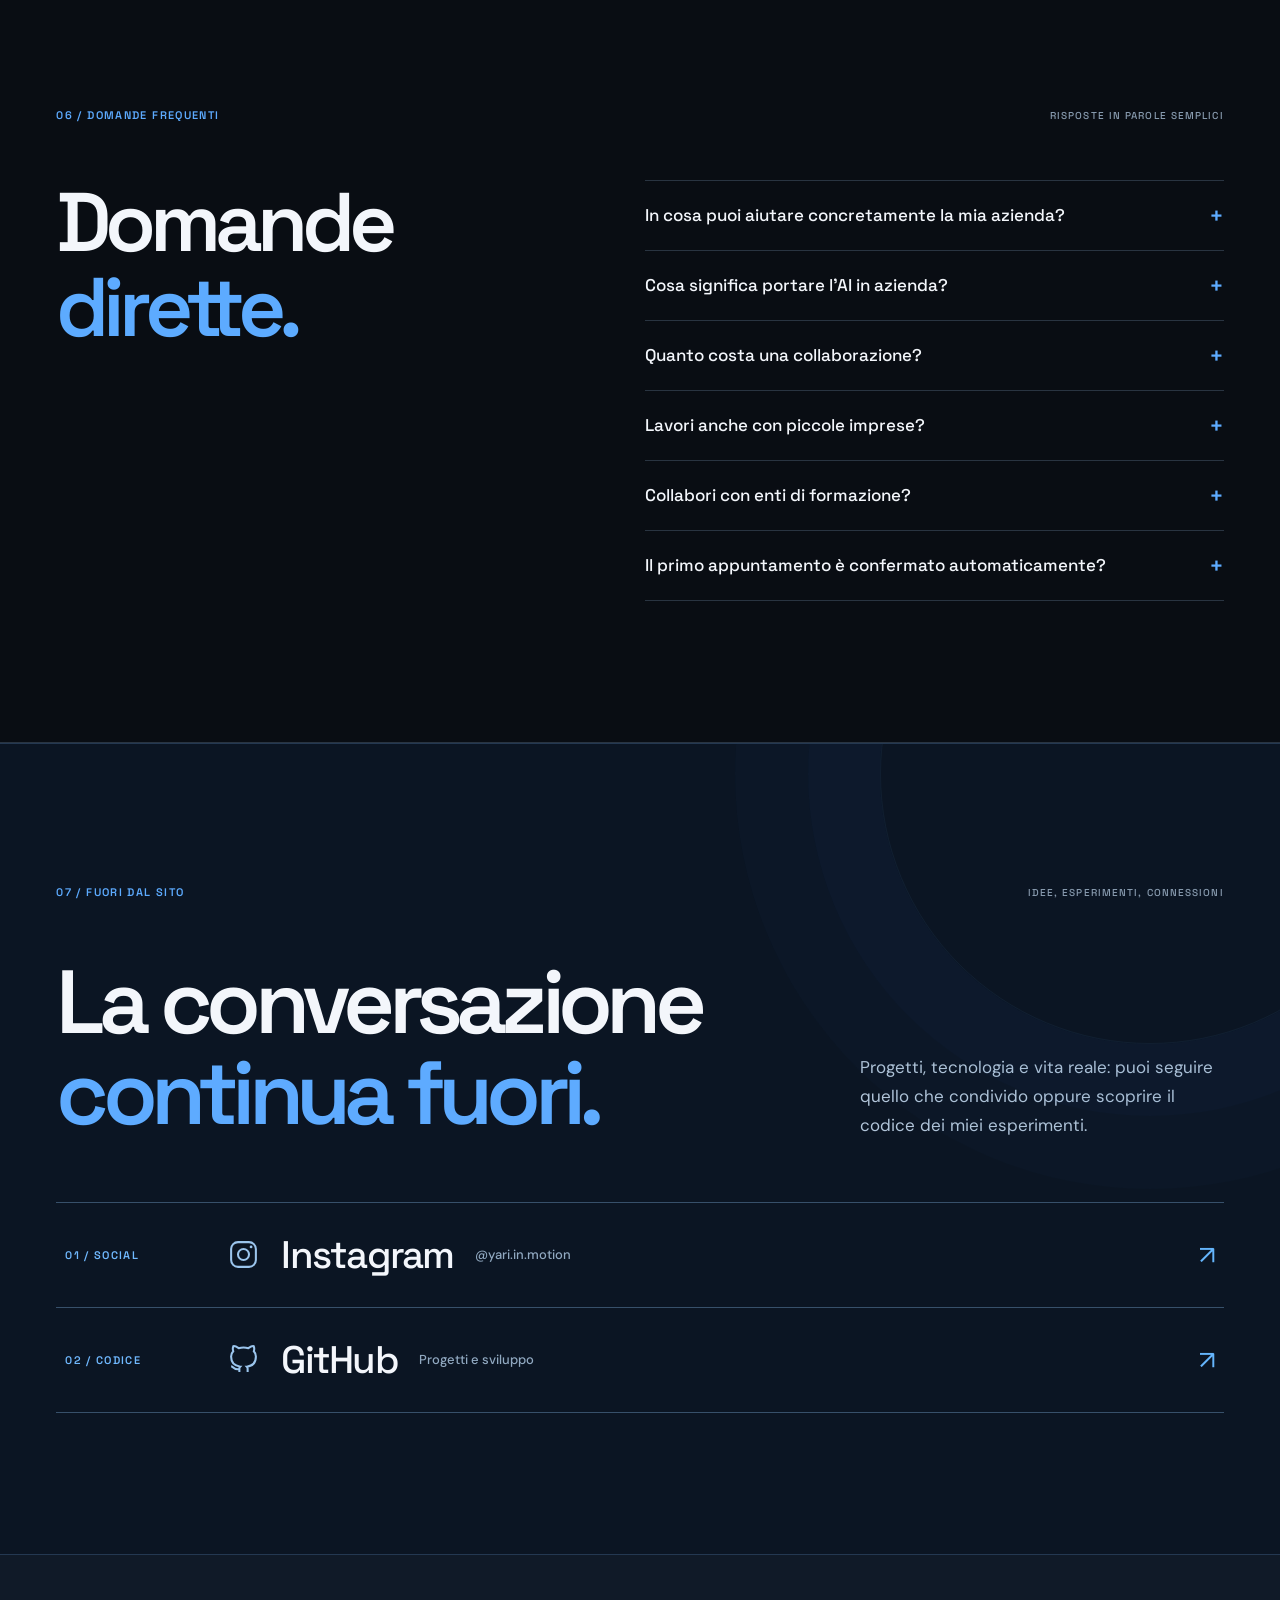
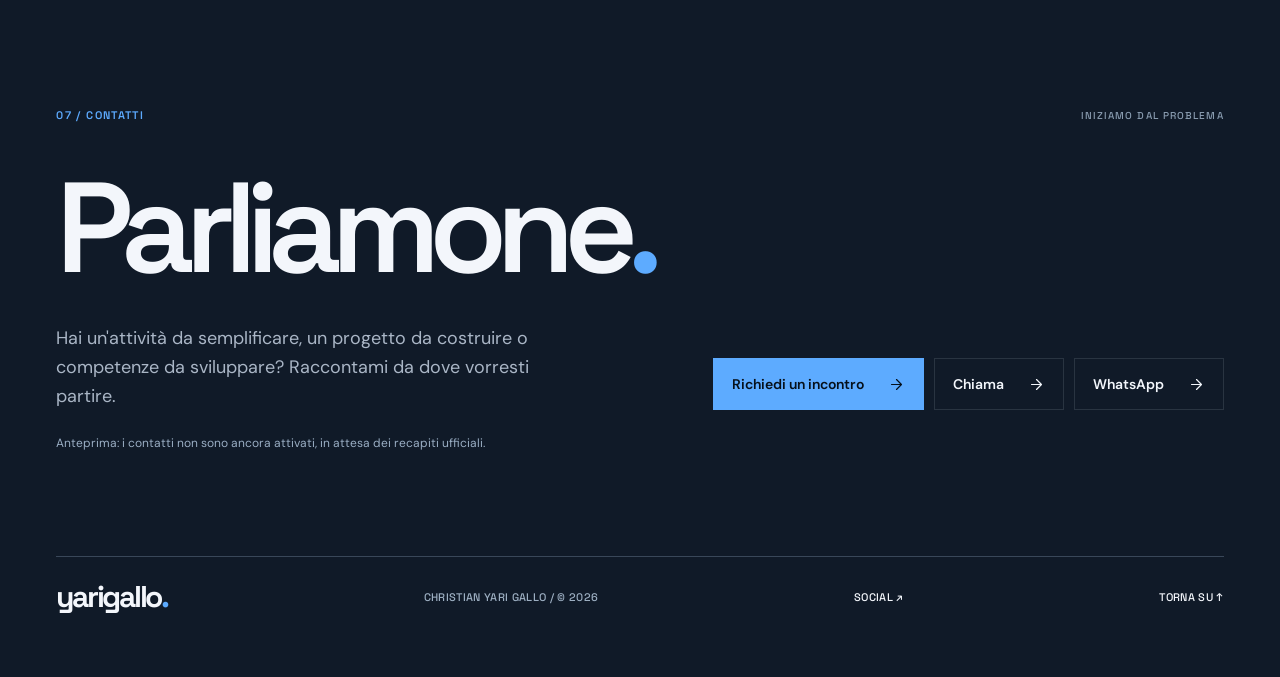
==== commit b0522aa5: "fix: v3.5 open shared links at hero and keep navigation anchors out of share URL" ====
--- a/anteprima-v3/index.html
+++ b/anteprima-v3/index.html
@@ -3,6 +3,13 @@
 <head>
 <meta charset="utf-8">
 <meta name="viewport" content="width=device-width,initial-scale=1,viewport-fit=cover">
+<script>
+/* v3.5: incoming shared URLs always open the hero. */
+try {
+  if ('scrollRestoration' in history) history.scrollRestoration = 'manual';
+  if (location.hash) history.replaceState(history.state, '', location.pathname + location.search);
+} catch (_) {}
+</script>
 <meta name="theme-color" content="#090D13">
 <meta name="robots" content="noindex,nofollow">
 <meta name="description" content="yarigallo — Christian Yari Gallo. Tecnologia semplice, AI applicata, software, hardware e formazione per imprese ed enti.">
@@ -372,6 +379,8 @@
 #percorso[data-contrast="light"] .timeline{border-top-color:#B5C6D5}
 #percorso[data-contrast="light"] .section-tag .right{color:#486078}
 @media(prefers-reduced-motion:reduce){.hero-type-line.is-typing::after{animation:none!important;opacity:0}}
+
+html.opening-hero{scroll-behavior:auto!important;overflow-anchor:none}
 </style>
 </head>
 <body>
@@ -439,9 +448,30 @@
 const SETTINGS={phone:'',whatsapp:'',email:'',privacyPublished:false};
 const reduced=window.matchMedia('(prefers-reduced-motion: reduce)');
 if(!reduced.matches && 'IntersectionObserver' in window){document.documentElement.classList.add('motion');const observer=new IntersectionObserver(items=>items.forEach(item=>{if(item.isIntersecting){item.target.classList.add('visible');observer.unobserve(item.target)}}),{threshold:0.07,rootMargin:'0px 0px 35px 0px'});document.querySelectorAll('.reveal').forEach(el=>observer.observe(el));}
-if('scrollRestoration' in history)history.scrollRestoration='manual';
-function startAtHero(){if(!location.hash)window.scrollTo({top:0,left:0,behavior:'instant'});}
-window.addEventListener('pageshow',startAtHero);window.addEventListener('load',()=>requestAnimationFrame(startAtHero));
+/* v3.5: protect initial scroll, without fighting deliberate user navigation. */
+(function(){
+  const root=document.documentElement;
+  let opening=true, timers=[];
+  function release(){opening=false;timers.forEach(clearTimeout);timers=[];root.classList.remove('opening-hero');}
+  function reset(){if(!opening)return;window.scrollTo({top:0,left:0,behavior:'instant'});}
+  function settle(){if(!opening)return;reset();requestAnimationFrame(reset);[80,250,650,1100].forEach(ms=>timers.push(setTimeout(reset,ms)));timers.push(setTimeout(release,1250));}
+  root.classList.add('opening-hero');reset();
+  window.addEventListener('load',settle,{once:true});
+  window.addEventListener('pageshow',e=>{if(!e.persisted)settle();});
+  ['touchstart','pointerdown','wheel','keydown'].forEach(type=>window.addEventListener(type,release,{once:true,passive:true,capture:true}));
+  if(document.readyState==='complete')settle();
+  document.addEventListener('click',e=>{
+    const a=e.target.closest('a[href^="#"]');
+    if(!a||e.defaultPrevented||e.button!==0||e.ctrlKey||e.metaKey||e.shiftKey||e.altKey)return;
+    const id=a.getAttribute('href').slice(1),target=document.getElementById(id);
+    if(!target)return;
+    e.preventDefault();release();
+    try{history.replaceState(history.state,'',location.pathname+location.search);}catch(_){}
+    if(id==='inizio'||id==='main')window.scrollTo({top:0,left:0,behavior:'instant'});
+    else target.scrollIntoView({block:'start',behavior:matchMedia('(prefers-reduced-motion: reduce)').matches?'instant':'smooth'});
+    if(a.classList.contains('skip')){target.setAttribute('tabindex','-1');target.focus({preventScroll:true});}
+  });
+})();
 const menuButton=document.querySelector('.menu-button');const menu=document.querySelector('#mobile-nav');
 function setMenu(open){menu.hidden=!open;menuButton.setAttribute('aria-expanded',String(open));menuButton.setAttribute('aria-label',open?'Chiudi menu':'Apri menu');}
 menuButton.addEventListener('click',()=>setMenu(menu.hidden));
